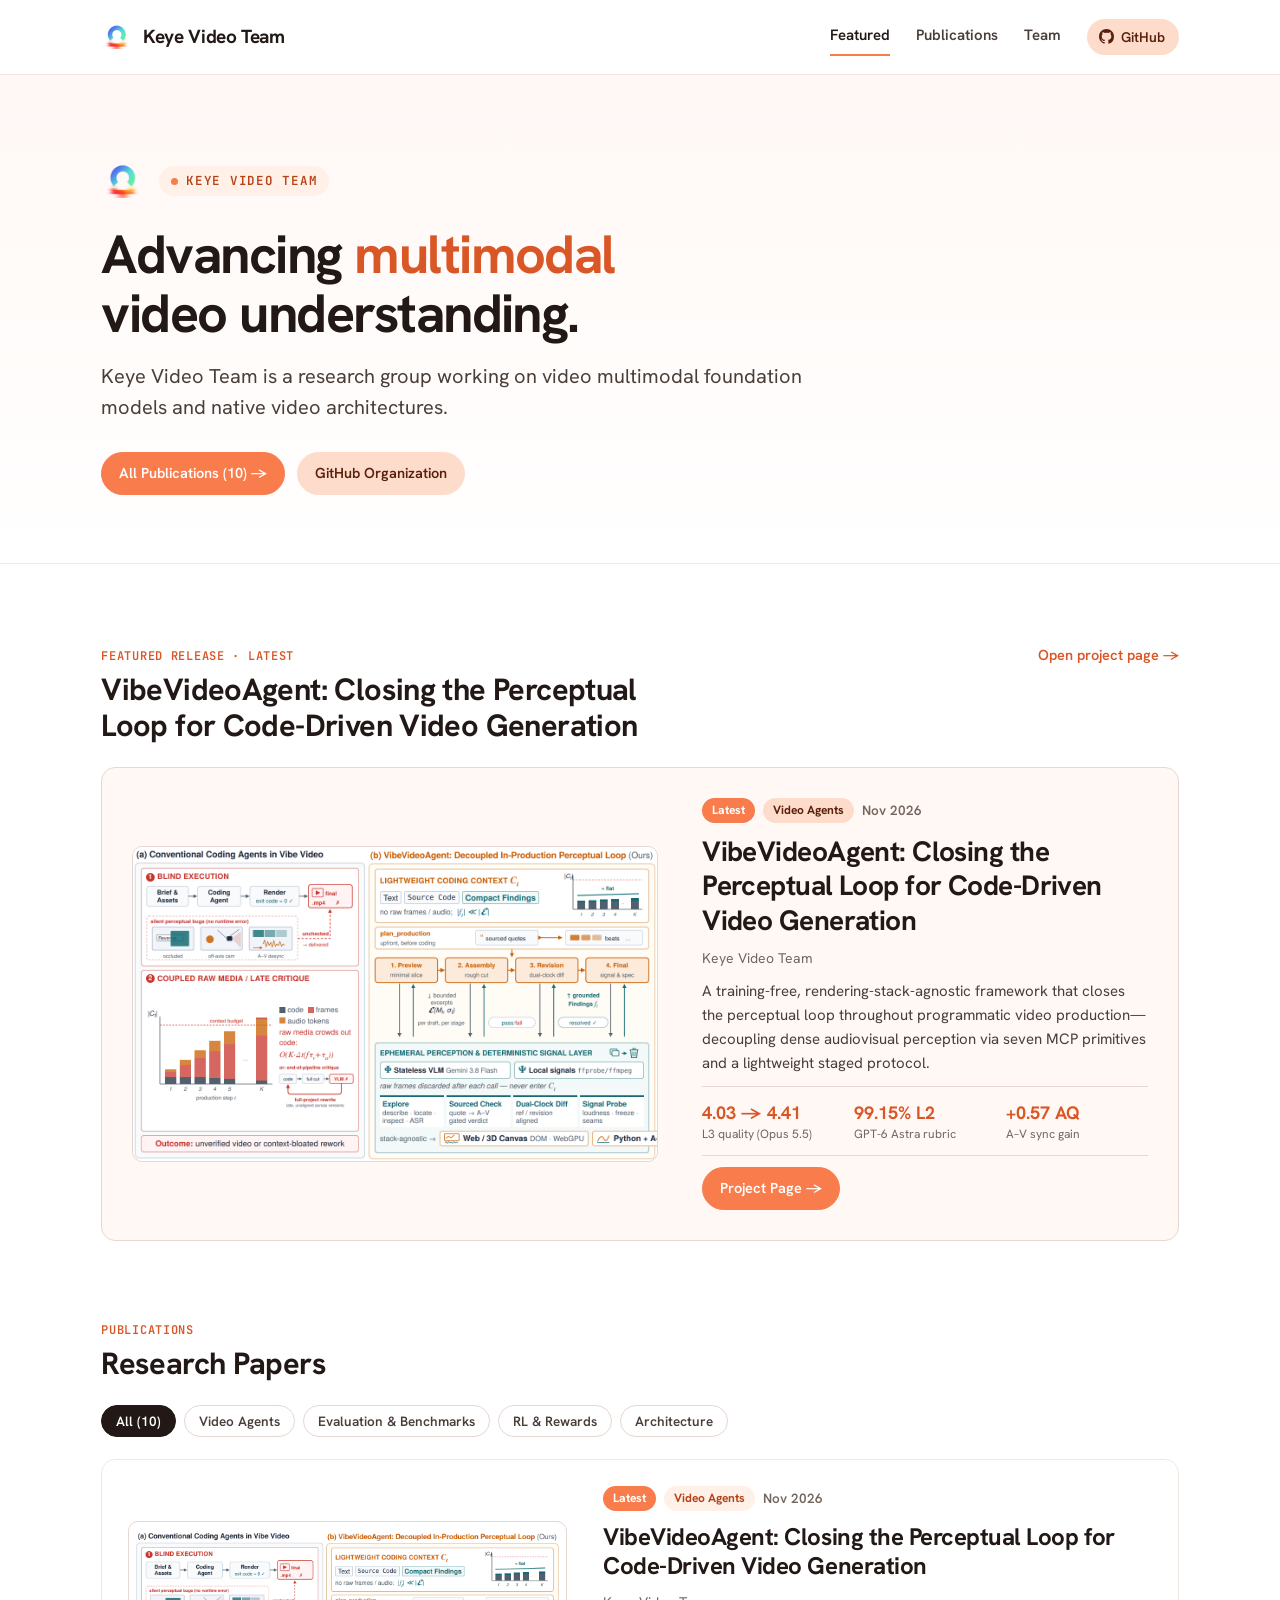
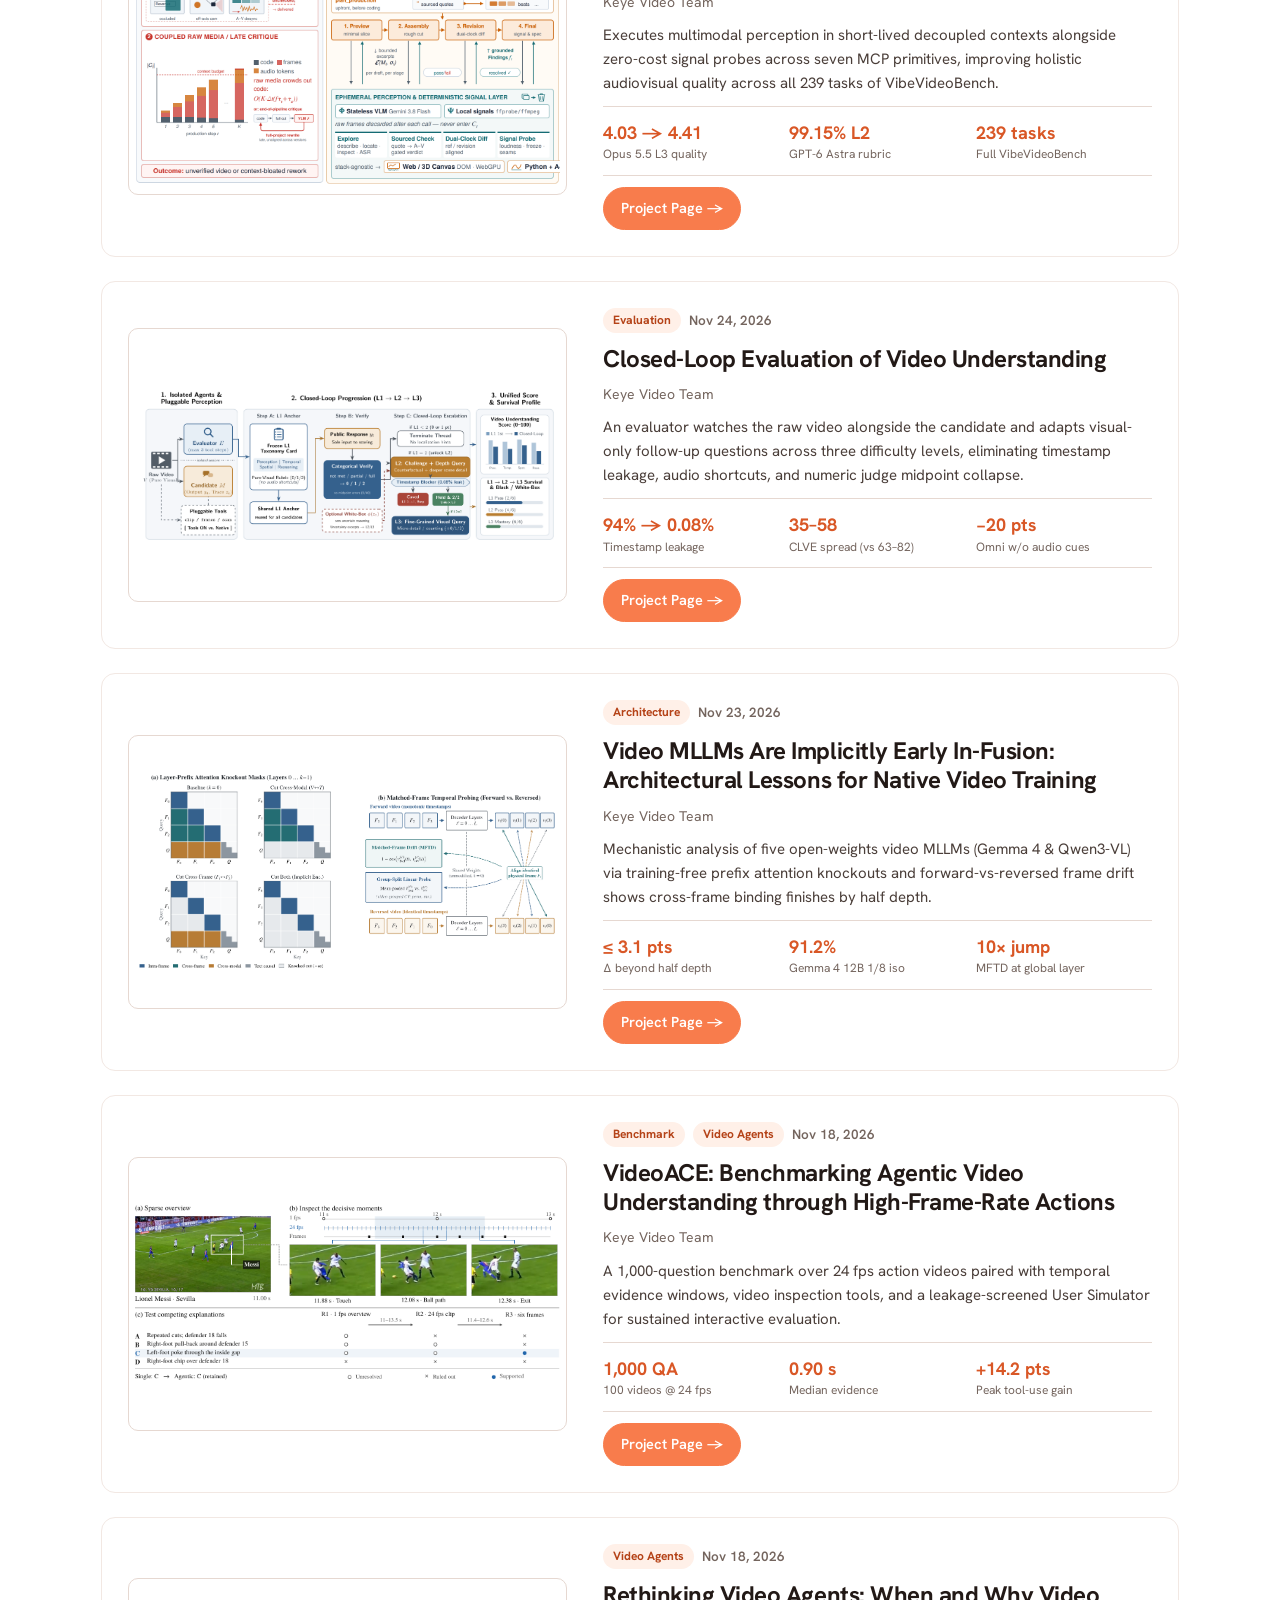
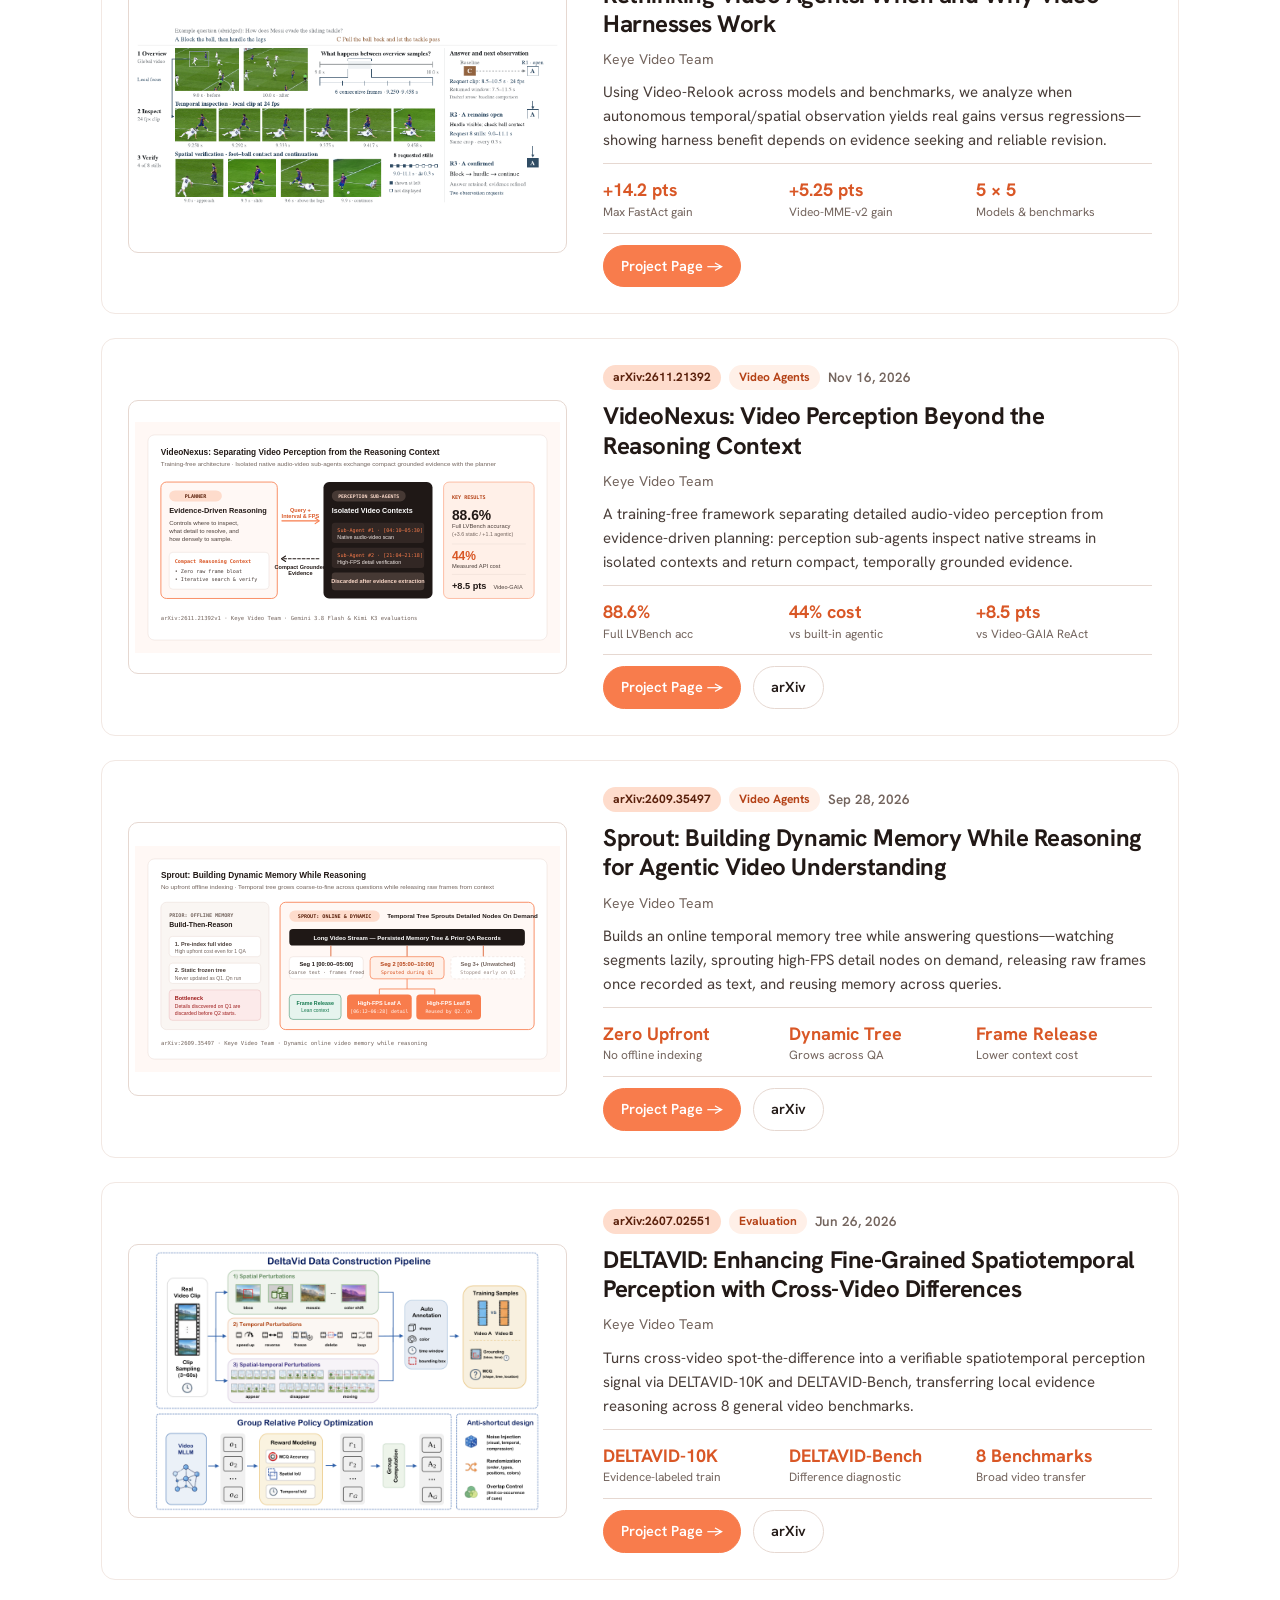
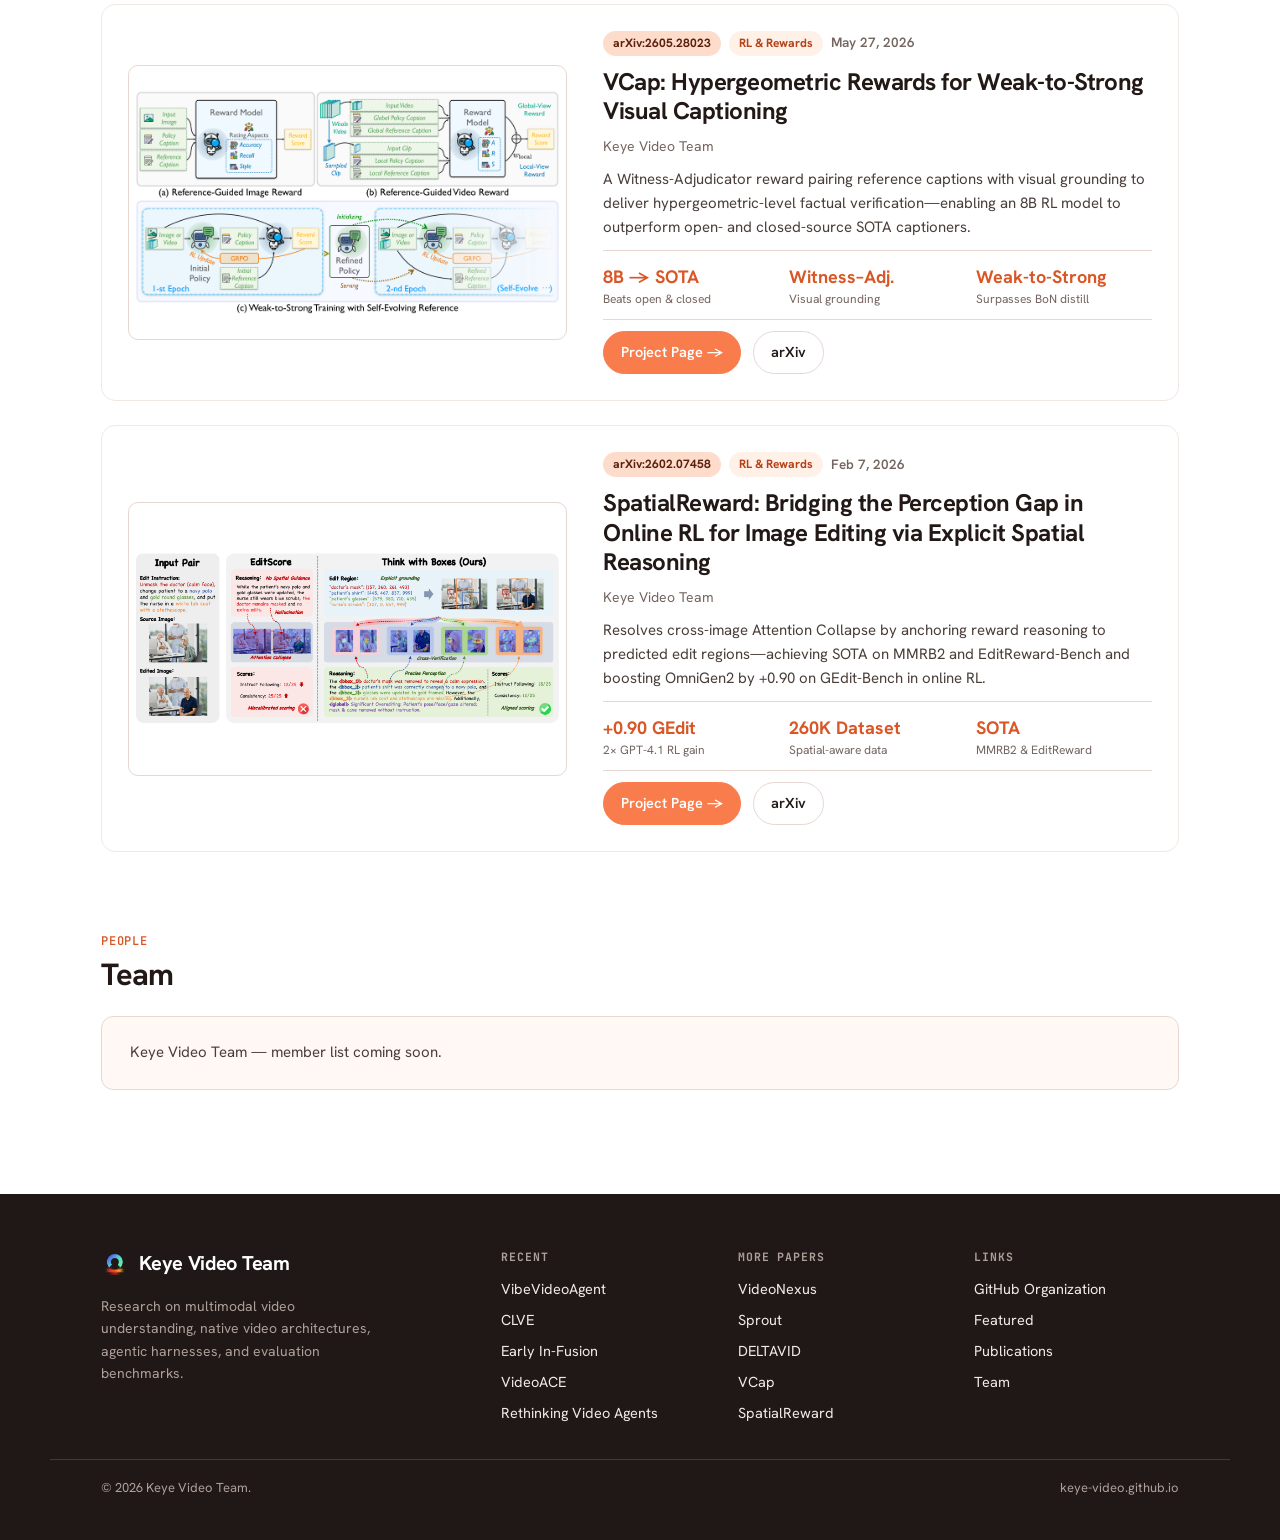
==== index.html @ 72bb0548 "移除尚未发布 arXiv 论文的占位链接与引用区块" ====
<!DOCTYPE html>
<html lang="en" data-lang="en">
<head>
<meta charset="utf-8">
<meta name="viewport" content="width=device-width, initial-scale=1">
<link rel="icon" type="image/png" href="./assets/keye-logo.png">
<title>Keye Video Team</title>
<meta name="description" content="Keye Video Team — Multimodal video understanding, agentic video systems, architectures, and evaluation benchmarks.">
<meta name="theme-color" content="#FFFFFF">
<meta property="og:type" content="website">
<meta property="og:site_name" content="Keye Video Team">
<meta property="og:title" content="Keye Video Team">
<meta property="og:description" content="Multimodal video understanding, agentic video systems, native architectures, and evaluation benchmarks.">
<meta property="og:url" content="https://keye-video.github.io/">
<link rel="preconnect" href="https://fonts.googleapis.com">
<link rel="preconnect" href="https://fonts.gstatic.com" crossorigin>
<link href="https://fonts.googleapis.com/css2?family=Hanken+Grotesk:ital,wght@0,400..700;1,400&family=JetBrains+Mono:wght@400;500;600&display=swap" rel="stylesheet">
<link rel="stylesheet" href="./assets/site.css">
</head>
<body>

<!-- ============ 实验室顶部导航 ============ -->
<header class="topbar">
  <div class="topbar-inner">
    <a class="brand" href="./index.html">
      <img src="./assets/keye-logo.png" alt="Keye Video logo" width="32" height="32">
      <span>Keye Video Team</span>
    </a>
    <button type="button" class="nav-toggle" aria-label="Toggle menu" aria-expanded="false">
      <span class="burger"></span>
    </button>
    <nav class="nav" aria-label="Primary navigation">
      <a class="active" href="#featured">Featured</a>
      <a href="#publications">Publications</a>
      <a href="#team">Team</a>
      <a class="nav-cta" href="https://github.com/Keye-Video" target="_blank" rel="noopener">
        <svg viewBox="0 0 24 24" fill="currentColor" aria-hidden="true"><path d="M12 0C5.37 0 0 5.37 0 12c0 5.3 3.44 9.8 8.21 11.39.6.11.82-.26.82-.58v-2.17c-3.34.73-4.04-1.41-4.04-1.41-.55-1.38-1.33-1.75-1.33-1.75-1.09-.74.08-.73.08-.73 1.2.09 1.84 1.24 1.84 1.24 1.07 1.84 2.81 1.31 3.5 1 .11-.78.42-1.31.76-1.61-2.67-.3-5.47-1.33-5.47-5.93 0-1.31.47-2.38 1.24-3.22-.12-.3-.54-1.52.12-3.18 0 0 1.01-.32 3.3 1.23a11.5 11.5 0 0 1 6 0c2.29-1.55 3.3-1.23 3.3-1.23.66 1.66.24 2.88.12 3.18.77.84 1.24 1.91 1.24 3.22 0 4.61-2.8 5.62-5.48 5.92.43.37.81 1.1.81 2.22v3.29c0 .32.22.69.82.58A12 12 0 0 0 24 12c0-6.63-5.37-12-12-12z"/></svg>
        <span>GitHub</span>
      </a>
    </nav>
  </div>
</header>

<main id="main" tabindex="-1">

<!-- ============ 团队 Masthead ============ -->
<section class="lab-hero">
  <div class="page">
    <div class="lab-hero-top">
      <img src="./assets/keye-logo.png" alt="Keye Video Team" width="44" height="44">
      <div class="lab-kicker"><span class="dot"></span><span>Keye Video Team</span></div>
    </div>
    <h1 class="lab-title">Advancing <em>multimodal</em> video understanding.</h1>
    <p class="lab-lede">Keye Video Team is a research group working on video multimodal foundation models and native video architectures.</p>
    <div class="lab-cta-row">
      <a class="pill-btn solid" href="#publications">All Publications (10) →</a>
      <a class="pill-btn primary" href="https://github.com/Keye-Video" target="_blank" rel="noopener">GitHub Organization</a>
    </div>
  </div>
</section>

<!-- ============ Featured Release（最新一篇：VibeVideoAgent） ============ -->
<section class="journal" id="featured">
  <div class="page">
    <div class="sec-head">
      <div>
        <div class="sec-eyebrow">Featured Release · Latest</div>
        <h2 class="sec-title">VibeVideoAgent: Closing the Perceptual Loop for Code-Driven Video Generation</h2>
      </div>
      <a class="sec-more" href="./vibevideoagent/index.html">Open project page →</a>
    </div>

    <article class="spotlight">
      <a class="spotlight-visual" href="./vibevideoagent/index.html" aria-label="Open VibeVideoAgent project page">
        <img src="./assets/figs/vibe_teaser.png" alt="VibeVideoAgent in-production perceptual loop overview" loading="eager">
      </a>

      <div class="spotlight-body">
        <div class="spotlight-meta">
          <span class="badge badge-solid">Latest</span>
          <span class="badge">Video Agents</span>
          <span>Nov 2026</span>
        </div>
        <h3 class="spotlight-title">
          <a href="./vibevideoagent/index.html">VibeVideoAgent: Closing the Perceptual Loop for Code-Driven Video Generation</a>
        </h3>
        <p class="spotlight-authors">Keye Video Team</p>
        <p class="spotlight-desc">A training-free, rendering-stack-agnostic framework that closes the perceptual loop throughout programmatic video production—decoupling dense audiovisual perception via seven MCP primitives and a lightweight staged protocol.</p>

        <div class="spotlight-metrics">
          <div><b>4.03 → 4.41</b><span>L3 quality (Opus 5.5)</span></div>
          <div><b>99.15% L2</b><span>GPT-6 Astra rubric</span></div>
          <div><b>+0.57 AQ</b><span>A–V sync gain</span></div>
        </div>

        <div class="lab-cta-row">
          <a class="pill-btn solid" href="./vibevideoagent/index.html">Project Page →</a>
        </div>
      </div>
    </article>
  </div>
</section>

<!-- ============ 全部论文列表（每篇均配真实主图 + 三项指标 + 独立项目主页） ============ -->
<section class="journal" id="publications">
  <div class="page">
    <div class="sec-head">
      <div>
        <div class="sec-eyebrow">Publications</div>
        <h2 class="sec-title">Research Papers</h2>
      </div>
    </div>

    <div class="filter-bar" data-pub-filter role="group" aria-label="Filter papers">
      <button type="button" data-tag="all" aria-pressed="true">All (10)</button>
      <button type="button" data-tag="agents" aria-pressed="false">Video Agents</button>
      <button type="button" data-tag="evaluation" aria-pressed="false">Evaluation &amp; Benchmarks</button>
      <button type="button" data-tag="rl" aria-pressed="false">RL &amp; Rewards</button>
      <button type="button" data-tag="architecture" aria-pressed="false">Architecture</button>
    </div>

    <div class="paper-stack">

      <!-- 1. VibeVideoAgent (Latest) -->
      <article class="paper-card" data-tags="agents">
        <a class="spotlight-visual" href="./vibevideoagent/index.html" aria-label="VibeVideoAgent project page">
          <img src="./assets/figs/vibe_teaser.png" alt="VibeVideoAgent teaser figure" loading="lazy">
        </a>
        <div class="spotlight-body">
          <div class="spotlight-meta">
            <span class="badge badge-solid">Latest</span>
            <span class="badge badge-soft">Video Agents</span>
            <span>Nov 2026</span>
          </div>
          <h3 class="spotlight-title"><a href="./vibevideoagent/index.html">VibeVideoAgent: Closing the Perceptual Loop for Code-Driven Video Generation</a></h3>
          <p class="spotlight-authors">Keye Video Team</p>
          <p class="spotlight-desc">Executes multimodal perception in short-lived decoupled contexts alongside zero-cost signal probes across seven MCP primitives, improving holistic audiovisual quality across all 239 tasks of VibeVideoBench.</p>
          <div class="spotlight-metrics">
            <div><b>4.03 → 4.41</b><span>Opus 5.5 L3 quality</span></div>
            <div><b>99.15% L2</b><span>GPT-6 Astra rubric</span></div>
            <div><b>239 tasks</b><span>Full VibeVideoBench</span></div>
          </div>
          <div class="lab-cta-row">
            <a class="pill-btn solid" href="./vibevideoagent/index.html">Project Page →</a>
          </div>
        </div>
      </article>

      <!-- 2. CLVE -->
      <article class="paper-card" data-tags="evaluation agents">
        <a class="spotlight-visual" href="./clve/index.html" aria-label="CLVE project page">
          <img src="./assets/figs/clve_overview.png" alt="CLVE overview figure" loading="lazy">
        </a>
        <div class="spotlight-body">
          <div class="spotlight-meta">
            <span class="badge badge-soft">Evaluation</span>
            <span>Nov 24, 2026</span>
          </div>
          <h3 class="spotlight-title"><a href="./clve/index.html">Closed-Loop Evaluation of Video Understanding</a></h3>
          <p class="spotlight-authors">Keye Video Team</p>
          <p class="spotlight-desc">An evaluator watches the raw video alongside the candidate and adapts visual-only follow-up questions across three difficulty levels, eliminating timestamp leakage, audio shortcuts, and numeric judge midpoint collapse.</p>
          <div class="spotlight-metrics">
            <div><b>94% → 0.08%</b><span>Timestamp leakage</span></div>
            <div><b>35–58</b><span>CLVE spread (vs 63–82)</span></div>
            <div><b>−20 pts</b><span>Omni w/o audio cues</span></div>
          </div>
          <div class="lab-cta-row">
            <a class="pill-btn solid" href="./clve/index.html">Project Page →</a>
          </div>
        </div>
      </article>

      <!-- 2. Early In-Fusion -->
      <article class="paper-card" data-tags="architecture">
        <a class="spotlight-visual" href="./early-in-fusion/index.html" aria-label="Early In-Fusion project page">
          <img src="./assets/figs/early_protocol.png" alt="Early In-Fusion attention knockout protocol" loading="lazy">
        </a>
        <div class="spotlight-body">
          <div class="spotlight-meta">
            <span class="badge badge-soft">Architecture</span>
            <span>Nov 23, 2026</span>
          </div>
          <h3 class="spotlight-title"><a href="./early-in-fusion/index.html">Video MLLMs Are Implicitly Early In-Fusion: Architectural Lessons for Native Video Training</a></h3>
          <p class="spotlight-authors">Keye Video Team</p>
          <p class="spotlight-desc">Mechanistic analysis of five open-weights video MLLMs (Gemma 4 &amp; Qwen3-VL) via training-free prefix attention knockouts and forward-vs-reversed frame drift shows cross-frame binding finishes by half depth.</p>
          <div class="spotlight-metrics">
            <div><b>≤ 3.1 pts</b><span>Δ beyond half depth</span></div>
            <div><b>91.2%</b><span>Gemma 4 12B 1/8 iso</span></div>
            <div><b>10× jump</b><span>MFTD at global layer</span></div>
          </div>
          <div class="lab-cta-row">
            <a class="pill-btn solid" href="./early-in-fusion/index.html">Project Page →</a>
          </div>
        </div>
      </article>

      <!-- 3. VideoACE -->
      <article class="paper-card" data-tags="evaluation agents">
        <a class="spotlight-visual" href="./videoace/index.html" aria-label="VideoACE project page">
          <img src="./assets/figs/videoace_teaser.png" alt="VideoACE high-frame-rate action benchmark teaser" loading="lazy">
        </a>
        <div class="spotlight-body">
          <div class="spotlight-meta">
            <span class="badge badge-soft">Benchmark</span>
            <span class="badge badge-soft">Video Agents</span>
            <span>Nov 18, 2026</span>
          </div>
          <h3 class="spotlight-title"><a href="./videoace/index.html">VideoACE: Benchmarking Agentic Video Understanding through High-Frame-Rate Actions</a></h3>
          <p class="spotlight-authors">Keye Video Team</p>
          <p class="spotlight-desc">A 1,000-question benchmark over 24 fps action videos paired with temporal evidence windows, video inspection tools, and a leakage-screened User Simulator for sustained interactive evaluation.</p>
          <div class="spotlight-metrics">
            <div><b>1,000 QA</b><span>100 videos @ 24 fps</span></div>
            <div><b>0.90 s</b><span>Median evidence</span></div>
            <div><b>+14.2 pts</b><span>Peak tool-use gain</span></div>
          </div>
          <div class="lab-cta-row">
            <a class="pill-btn solid" href="./videoace/index.html">Project Page →</a>
          </div>
        </div>
      </article>

      <!-- 4. Rethinking Video Agents -->
      <article class="paper-card" data-tags="agents evaluation">
        <a class="spotlight-visual" href="./rethinking-video-agents/index.html" aria-label="Rethinking Video Agents project page">
          <img src="./assets/figs/relook_teaser.png" alt="Rethinking Video Agents teaser figure" loading="lazy">
        </a>
        <div class="spotlight-body">
          <div class="spotlight-meta">
            <span class="badge badge-soft">Video Agents</span>
            <span>Nov 18, 2026</span>
          </div>
          <h3 class="spotlight-title"><a href="./rethinking-video-agents/index.html">Rethinking Video Agents: When and Why Video Harnesses Work</a></h3>
          <p class="spotlight-authors">Keye Video Team</p>
          <p class="spotlight-desc">Using Video-Relook across models and benchmarks, we analyze when autonomous temporal/spatial observation yields real gains versus regressions—showing harness benefit depends on evidence seeking and reliable revision.</p>
          <div class="spotlight-metrics">
            <div><b>+14.2 pts</b><span>Max FastAct gain</span></div>
            <div><b>+5.25 pts</b><span>Video-MME-v2 gain</span></div>
            <div><b>5 × 5</b><span>Models &amp; benchmarks</span></div>
          </div>
          <div class="lab-cta-row">
            <a class="pill-btn solid" href="./rethinking-video-agents/index.html">Project Page →</a>
          </div>
        </div>
      </article>

      <!-- 5. VideoNexus -->
      <article class="paper-card" data-tags="agents">
        <a class="spotlight-visual" href="./videonexus/index.html" aria-label="VideoNexus project page">
          <img src="./assets/figs/videonexus_overview.svg" alt="VideoNexus perception-reasoning decoupling diagram" loading="lazy">
        </a>
        <div class="spotlight-body">
          <div class="spotlight-meta">
            <span class="badge">arXiv:2611.21392</span>
            <span class="badge badge-soft">Video Agents</span>
            <span>Nov 16, 2026</span>
          </div>
          <h3 class="spotlight-title"><a href="./videonexus/index.html">VideoNexus: Video Perception Beyond the Reasoning Context</a></h3>
          <p class="spotlight-authors">Keye Video Team</p>
          <p class="spotlight-desc">A training-free framework separating detailed audio-video perception from evidence-driven planning: perception sub-agents inspect native streams in isolated contexts and return compact, temporally grounded evidence.</p>
          <div class="spotlight-metrics">
            <div><b>88.6%</b><span>Full LVBench acc</span></div>
            <div><b>44% cost</b><span>vs built-in agentic</span></div>
            <div><b>+8.5 pts</b><span>vs Video-GAIA ReAct</span></div>
          </div>
          <div class="lab-cta-row">
            <a class="pill-btn solid" href="./videonexus/index.html">Project Page →</a>
            <a class="pill-btn" href="https://arxiv.org/abs/2611.21392v1" target="_blank" rel="noopener">arXiv</a>
          </div>
        </div>
      </article>

      <!-- 7. Sprout -->
      <article class="paper-card" data-tags="agents">
        <a class="spotlight-visual" href="./sprout/index.html" aria-label="Sprout project page">
          <img src="./assets/figs/sprout_overview.svg" alt="Sprout online dynamic memory tree diagram" loading="lazy">
        </a>
        <div class="spotlight-body">
          <div class="spotlight-meta">
            <span class="badge">arXiv:2609.35497</span>
            <span class="badge badge-soft">Video Agents</span>
            <span>Sep 28, 2026</span>
          </div>
          <h3 class="spotlight-title"><a href="./sprout/index.html">Sprout: Building Dynamic Memory While Reasoning for Agentic Video Understanding</a></h3>
          <p class="spotlight-authors">Keye Video Team</p>
          <p class="spotlight-desc">Builds an online temporal memory tree while answering questions—watching segments lazily, sprouting high-FPS detail nodes on demand, releasing raw frames once recorded as text, and reusing memory across queries.</p>
          <div class="spotlight-metrics">
            <div><b>Zero Upfront</b><span>No offline indexing</span></div>
            <div><b>Dynamic Tree</b><span>Grows across QA</span></div>
            <div><b>Frame Release</b><span>Lower context cost</span></div>
          </div>
          <div class="lab-cta-row">
            <a class="pill-btn solid" href="./sprout/index.html">Project Page →</a>
            <a class="pill-btn" href="https://arxiv.org/abs/2609.35497" target="_blank" rel="noopener">arXiv</a>
          </div>
        </div>
      </article>

      <!-- 8. DELTAVID -->
      <article class="paper-card" data-tags="evaluation">
        <a class="spotlight-visual" href="./deltavid/index.html" aria-label="DELTAVID project page">
          <img src="./assets/figs/deltavid_overview.png" alt="DELTAVID cross-video difference framework" loading="lazy">
        </a>
        <div class="spotlight-body">
          <div class="spotlight-meta">
            <span class="badge">arXiv:2607.02551</span>
            <span class="badge badge-soft">Evaluation</span>
            <span>Jun 26, 2026</span>
          </div>
          <h3 class="spotlight-title"><a href="./deltavid/index.html">DELTAVID: Enhancing Fine-Grained Spatiotemporal Perception with Cross-Video Differences</a></h3>
          <p class="spotlight-authors">Keye Video Team</p>
          <p class="spotlight-desc">Turns cross-video spot-the-difference into a verifiable spatiotemporal perception signal via DELTAVID-10K and DELTAVID-Bench, transferring local evidence reasoning across 8 general video benchmarks.</p>
          <div class="spotlight-metrics">
            <div><b>DELTAVID-10K</b><span>Evidence-labeled train</span></div>
            <div><b>DELTAVID-Bench</b><span>Difference diagnostic</span></div>
            <div><b>8 Benchmarks</b><span>Broad video transfer</span></div>
          </div>
          <div class="lab-cta-row">
            <a class="pill-btn solid" href="./deltavid/index.html">Project Page →</a>
            <a class="pill-btn" href="https://arxiv.org/abs/2607.02551" target="_blank" rel="noopener">arXiv</a>
          </div>
        </div>
      </article>

      <!-- 9. VCap -->
      <article class="paper-card" data-tags="rl">
        <a class="spotlight-visual" href="./vcap/index.html" aria-label="VCap project page">
          <img src="./assets/figs/vcap_overview.png" alt="VCap Witness-Adjudicator reward architecture" loading="lazy">
        </a>
        <div class="spotlight-body">
          <div class="spotlight-meta">
            <span class="badge">arXiv:2605.28023</span>
            <span class="badge badge-soft">RL &amp; Rewards</span>
            <span>May 27, 2026</span>
          </div>
          <h3 class="spotlight-title"><a href="./vcap/index.html">VCap: Hypergeometric Rewards for Weak-to-Strong Visual Captioning</a></h3>
          <p class="spotlight-authors">Keye Video Team</p>
          <p class="spotlight-desc">A Witness-Adjudicator reward pairing reference captions with visual grounding to deliver hypergeometric-level factual verification—enabling an 8B RL model to outperform open- and closed-source SOTA captioners.</p>
          <div class="spotlight-metrics">
            <div><b>8B → SOTA</b><span>Beats open &amp; closed</span></div>
            <div><b>Witness–Adj.</b><span>Visual grounding</span></div>
            <div><b>Weak-to-Strong</b><span>Surpasses BoN distill</span></div>
          </div>
          <div class="lab-cta-row">
            <a class="pill-btn solid" href="./vcap/index.html">Project Page →</a>
            <a class="pill-btn" href="https://arxiv.org/abs/2605.28023" target="_blank" rel="noopener">arXiv</a>
          </div>
        </div>
      </article>

      <!-- 10. SpatialReward -->
      <article class="paper-card" data-tags="rl">
        <a class="spotlight-visual" href="./spatialreward/index.html" aria-label="SpatialReward project page">
          <img src="./assets/figs/spatialreward_overview.png" alt="SpatialReward explicit spatial reasoning reward model" loading="lazy">
        </a>
        <div class="spotlight-body">
          <div class="spotlight-meta">
            <span class="badge">arXiv:2602.07458</span>
            <span class="badge badge-soft">RL &amp; Rewards</span>
            <span>Feb 7, 2026</span>
          </div>
          <h3 class="spotlight-title"><a href="./spatialreward/index.html">SpatialReward: Bridging the Perception Gap in Online RL for Image Editing via Explicit Spatial Reasoning</a></h3>
          <p class="spotlight-authors">Keye Video Team</p>
          <p class="spotlight-desc">Resolves cross-image Attention Collapse by anchoring reward reasoning to predicted edit regions—achieving SOTA on MMRB2 and EditReward-Bench and boosting OmniGen2 by +0.90 on GEdit-Bench in online RL.</p>
          <div class="spotlight-metrics">
            <div><b>+0.90 GEdit</b><span>2× GPT-4.1 RL gain</span></div>
            <div><b>260K Dataset</b><span>Spatial-aware data</span></div>
            <div><b>SOTA</b><span>MMRB2 &amp; EditReward</span></div>
          </div>
          <div class="lab-cta-row">
            <a class="pill-btn solid" href="./spatialreward/index.html">Project Page →</a>
            <a class="pill-btn" href="https://arxiv.org/abs/2602.07458" target="_blank" rel="noopener">arXiv</a>
          </div>
        </div>
      </article>

    </div>
  </div>
</section>

<!-- ============ Team（按要求先留空、不分角色） ============ -->
<section class="journal" id="team">
  <div class="page">
    <div class="sec-head">
      <div>
        <div class="sec-eyebrow">People</div>
        <h2 class="sec-title">Team</h2>
      </div>
    </div>
    <div class="collab-band">
      <p>Keye Video Team — member list coming soon.</p>
    </div>
  </div>
</section>

</main>

<!-- ============ 机构深色页脚 ============ -->
<footer class="foot">
  <div class="foot-grid">
    <div>
      <div class="foot-brand">
        <img src="./assets/keye-logo.png" alt="Keye Video logo" width="28" height="28">
        <span>Keye Video Team</span>
      </div>
      <p class="foot-desc">Research on multimodal video understanding, native video architectures, agentic harnesses, and evaluation benchmarks.</p>
    </div>
    <div class="foot-col">
      <h4>Recent</h4>
      <ul>
        <li><a href="./vibevideoagent/index.html">VibeVideoAgent</a></li>
        <li><a href="./clve/index.html">CLVE</a></li>
        <li><a href="./early-in-fusion/index.html">Early In-Fusion</a></li>
        <li><a href="./videoace/index.html">VideoACE</a></li>
        <li><a href="./rethinking-video-agents/index.html">Rethinking Video Agents</a></li>
      </ul>
    </div>
    <div class="foot-col">
      <h4>More Papers</h4>
      <ul>
        <li><a href="./videonexus/index.html">VideoNexus</a></li>
        <li><a href="./sprout/index.html">Sprout</a></li>
        <li><a href="./deltavid/index.html">DELTAVID</a></li>
        <li><a href="./vcap/index.html">VCap</a></li>
        <li><a href="./spatialreward/index.html">SpatialReward</a></li>
      </ul>
    </div>
    <div class="foot-col">
      <h4>Links</h4>
      <ul>
        <li><a href="https://github.com/Keye-Video" target="_blank" rel="noopener">GitHub Organization</a></li>
        <li><a href="#featured">Featured</a></li>
        <li><a href="#publications">Publications</a></li>
        <li><a href="#team">Team</a></li>
      </ul>
    </div>
  </div>
  <div class="foot-bottom">
    <span>© 2026 Keye Video Team.</span>
    <span>keye-video.github.io</span>
  </div>
</footer>

<script src="./assets/site.js"></script>
</body>
</html>
---- assets/site.css ----
/* ============================================================
   Keye Video Team — 正式设计系统
   配色方案：access.mymind.com/colors "Peach Fuzz" (#F87C4C · #FEDCCC · #FFFFFF)
   排版体系：极简学术期刊网格、大留白、左对齐版心、深色机构页脚
   ============================================================ */

:root {
  /* Peach Fuzz 核心浅色与墨色体系 */
  --paper: #FFFFFF;
  --paper-2: #FFF8F5;        /* 极淡暖蜜桃纸底 */
  --paper-3: #FDEEE7;        /* 柔和悬停暖底 */
  --ink: #221916;            /* 深炭棕墨 */
  --ink-2: #4A3E39;          /* 正文墨色 */
  --ink-3: #74655E;          /* 辅助文字 */
  --ink-4: #998982;
  --rule: #E6D8D1;
  --rule-2: #F2E8E3;

  /* Peach Fuzz 强调色与胶囊色系 */
  --brand: #F87C4C;          /* mymind Peach Fuzz 原色（图标/图表柱/强调条） */
  --accent: #D95726;         /* 文本与链接可读性优化版（满足 WCAG AA） */
  --accent-hover: #B84217;
  --accent-soft: rgba(248, 124, 76, 0.10);
  --link-line: rgba(248, 124, 76, 0.45);

  --pill: #FEDCCC;           /* mymind Peach Fuzz 暖蜜桃胶囊 */
  --pill-hover: #FBC7AF;
  --pill-ink: #5A200B;
  --tint: #FFF0E8;           /* 徽章与提示框浅底 */
  --tint-ink: #B54318;

  /* 语义状态色 */
  --ok: #16794F;
  --ok-soft: #E6F4EE;
  --err: #C43B3B;
  --err-soft: #FCEAEA;

  /* 页脚深色带 */
  --deep: #1F1816;
  --deep-ink: #F2EAE7;
  --deep-muted: #AE9F99;
  --deep-rule: #463934;

  --shadow: 0 8px 24px rgba(34, 25, 22, 0.10);
  --font-sans: 'Hanken Grotesk', -apple-system, BlinkMacSystemFont, 'PingFang SC', 'Noto Sans SC', 'Helvetica Neue', Arial, sans-serif;
  --font-mono: 'JetBrains Mono', ui-monospace, SFMono-Regular, Menlo, Monaco, Consolas, monospace;

  --max: 1180px;
  --gutter: clamp(20px, 4vw, 56px);
  color-scheme: light;
}

* { box-sizing: border-box; }
html, body { margin: 0; padding: 0; overflow-x: clip; }

html {
  scroll-behavior: smooth;
  scroll-padding-top: 28px;
  scrollbar-width: thin;
  scrollbar-color: var(--rule) transparent;
}
html:has(.ar-toc) { scroll-padding-top: 76px; }

body {
  font-family: var(--font-sans);
  background: var(--paper);
  color: var(--ink);
  line-height: 1.58;
  font-size: 16px;
  font-optical-sizing: auto;
  -webkit-font-smoothing: antialiased;
  -moz-osx-font-smoothing: grayscale;
  text-rendering: optimizeLegibility;
}

a { color: inherit; text-decoration: none; }
img, svg { display: block; max-width: 100%; }
::selection { background: var(--pill); color: var(--ink); }

:focus-visible {
  outline: 2px solid var(--accent);
  outline-offset: 2px;
  border-radius: 2px;
}
#main:focus { outline: none; }

/* 中英双语切换规则 */
html[data-lang="en"] [lang="zh"],
html[data-lang="zh"] [lang="en"] {
  display: none !important;
}

/* ---------- 版心容器 ---------- */
.page {
  max-width: var(--max);
  margin: 0 auto;
  padding: 0 var(--gutter);
  position: relative;
}

/* ---------- 顶部静态导航栏 ---------- */
.topbar {
  position: relative;
  z-index: 50;
  background: var(--paper);
  border-bottom: 1px solid var(--rule-2);
}
.topbar-inner {
  max-width: var(--max);
  height: 74px;
  margin: 0 auto;
  padding: 0 var(--gutter);
  display: flex;
  align-items: center;
  justify-content: space-between;
  gap: 24px;
}
.brand {
  font-size: 19px;
  font-weight: 700;
  letter-spacing: -0.02em;
  color: var(--ink);
  display: inline-flex;
  align-items: center;
  gap: 10px;
  white-space: nowrap;
  flex-shrink: 0;
}
.brand img {
  width: 32px;
  height: 32px;
  object-fit: contain;
}
.brand-tag {
  font-family: var(--font-mono);
  font-size: 11px;
  font-weight: 600;
  letter-spacing: 0.08em;
  text-transform: uppercase;
  color: var(--tint-ink);
  background: var(--tint);
  padding: 2px 7px;
  border-radius: 4px;
  margin-left: 2px;
}

.nav {
  display: flex;
  align-items: center;
  gap: 26px;
  flex-shrink: 0;
}
.nav a {
  padding: 6px 0;
  font-size: 15px;
  font-weight: 600;
  color: var(--ink-2);
  border-bottom: 2px solid transparent;
  white-space: nowrap;
  transition: color 0.15s;
}
.nav a:hover { color: var(--accent); }
.nav a.active { color: var(--ink); border-bottom-color: var(--brand); }

.nav a.nav-cta {
  display: inline-flex;
  align-items: center;
  gap: 7px;
  padding: 7px 14px 7px 12px;
  border: 0;
  border-radius: 50px;
  background: var(--pill);
  color: var(--pill-ink);
  font-size: 14px;
}
.nav a.nav-cta:hover { background: var(--pill-hover); color: var(--pill-ink); }
.nav-cta svg { width: 15px; height: 15px; }

/* 移动端汉堡按钮 */
.nav-toggle {
  display: none;
  width: 40px;
  height: 40px;
  margin-right: -8px;
  align-items: center;
  justify-content: center;
  background: transparent;
  border: 0;
  border-radius: 50%;
  cursor: pointer;
  color: var(--ink);
}
.nav-toggle:hover { background: var(--paper-3); }
.burger, .burger::before, .burger::after {
  display: block;
  width: 18px;
  height: 2px;
  background: currentColor;
  border-radius: 2px;
  transition: transform 0.2s ease;
}
.burger { position: relative; }
.burger::before, .burger::after { content: ''; position: absolute; left: 0; }
.burger::before { top: -6px; }
.burger::after { top: 6px; }
.nav-toggle[aria-expanded="true"] .burger { background: transparent; }
.nav-toggle[aria-expanded="true"] .burger::before { transform: translateY(6px) rotate(45deg); }
.nav-toggle[aria-expanded="true"] .burger::after { transform: translateY(-6px) rotate(-45deg); }

@media (max-width: 860px) {
  .topbar-inner { height: 62px; }
  .brand-tag { display: none; }
  .nav-toggle { display: inline-flex; }
  .topbar-inner .nav {
    position: absolute;
    top: 100%;
    left: 0;
    right: 0;
    flex-direction: column;
    align-items: stretch;
    gap: 0;
    padding: 4px var(--gutter) 16px;
    background: var(--paper);
    border-bottom: 1px solid var(--rule);
    box-shadow: 0 12px 24px rgba(0, 0, 0, 0.08);
    opacity: 0;
    visibility: hidden;
    transform: translateY(-6px);
    transition: opacity 0.18s ease, transform 0.18s ease, visibility 0.18s;
  }
  .topbar-inner .nav.open { opacity: 1; visibility: visible; transform: none; }
  .topbar-inner .nav a { padding: 12px 0; border-bottom: 0; }
  .topbar-inner .nav a + a { border-top: 1px solid var(--rule-2); }
  .topbar-inner .nav a.nav-cta { align-self: flex-start; margin-top: 10px; border-top: 0; padding: 8px 15px; }
}

/* ---------- 正文链接生长下划线动效 ---------- */
.prose a,
.log a,
.ar-main a {
  color: var(--ink);
  border-bottom: 1px solid var(--link-line);
  padding: 0 1px;
  transition: color 0.15s, border-color 0.15s;
}
.prose a:hover,
.log a:hover,
.ar-main a:hover {
  color: var(--accent);
  border-bottom-color: var(--accent);
}
@media (prefers-reduced-motion: no-preference) {
  .prose a, .log a, .ar-main a {
    border-bottom: none;
    background-image:
      linear-gradient(var(--brand), var(--brand)),
      linear-gradient(var(--link-line), var(--link-line));
    background-size: 0 2px, 100% 1px;
    background-position: 0 100%, 0 100%;
    background-repeat: no-repeat;
    transition: background-size 0.28s cubic-bezier(0.2, 0.7, 0.3, 1), color 0.15s;
  }
  .prose a:hover, .log a:hover, .ar-main a:hover { background-size: 100% 2px, 100% 1px; }
  .ar-main a.pill-btn, .ar-main .ar-findings a, .ar-main .ar-side a { background-image: none; }
}

/* ---------- 按钮胶囊 ---------- */
.pill-btn {
  display: inline-flex;
  align-items: center;
  gap: 8px;
  padding: 9px 17px;
  border-radius: 50px;
  font-size: 14.5px;
  font-weight: 600;
  background: var(--paper);
  border: 1px solid var(--rule);
  color: var(--ink);
  transition: background 0.15s, border-color 0.15s, color 0.15s;
}
.pill-btn:hover { background: var(--paper-3); border-color: var(--ink-4); color: var(--ink); }
.pill-btn.solid {
  background: var(--brand);
  border-color: var(--brand);
  color: #FFFFFF;
}
.pill-btn.solid:hover { background: var(--accent); border-color: var(--accent); color: #FFFFFF; }
.pill-btn.primary {
  background: var(--pill);
  border-color: var(--pill);
  color: var(--pill-ink);
}
.pill-btn.primary:hover { background: var(--pill-hover); border-color: var(--pill-hover); }
.pill-btn svg { width: 15px; height: 15px; flex: none; }

/* ============================================================
   AI Research Lab 团队官网区块样式
   ============================================================ */

/* 1. 精简大气的团队 Masthead（无冗余“研究方向”栏目） */
.lab-hero {
  background: linear-gradient(180deg, var(--paper-2) 0%, var(--paper) 100%);
  border-bottom: 1px solid var(--rule-2);
  padding: clamp(48px, 7vw, 84px) 0 clamp(44px, 6vw, 68px);
}
.lab-hero-top {
  display: flex;
  align-items: center;
  gap: 14px;
  margin-bottom: 22px;
}
.lab-hero-top img {
  width: 44px;
  height: 44px;
  object-fit: contain;
}
.lab-kicker {
  display: inline-flex;
  align-items: center;
  gap: 8px;
  font-family: var(--font-mono);
  font-size: 12.5px;
  font-weight: 600;
  letter-spacing: 0.06em;
  text-transform: uppercase;
  color: var(--tint-ink);
  background: var(--tint);
  padding: 5px 12px;
  border-radius: 50px;
}
.lab-kicker .dot {
  width: 7px;
  height: 7px;
  border-radius: 50%;
  background: var(--brand);
}
.lab-title {
  font-size: clamp(36px, 5vw, 54px);
  font-weight: 700;
  line-height: 1.09;
  letter-spacing: -0.028em;
  color: var(--ink);
  margin: 0 0 18px;
  max-width: 22ch;
  text-wrap: balance;
}
.lab-title em { font-style: normal; color: var(--accent); }
.lab-lede {
  font-size: clamp(17.5px, 1.6vw, 20px);
  line-height: 1.58;
  color: var(--ink-2);
  max-width: 66ch;
  margin: 0 0 28px;
  text-wrap: pretty;
}
.lab-cta-row { display: flex; flex-wrap: wrap; gap: 12px; align-items: center; }

/* 区块间距 */
section.journal { padding: clamp(52px, 7vw, 80px) 0 0; }
section.journal:last-of-type { padding-bottom: clamp(68px, 8.5vw, 104px); }

.sec-head {
  display: flex;
  align-items: baseline;
  justify-content: space-between;
  gap: 16px;
  margin-bottom: 24px;
}
.sec-eyebrow {
  font-family: var(--font-mono);
  font-size: 12px;
  font-weight: 600;
  letter-spacing: 0.06em;
  text-transform: uppercase;
  color: var(--accent);
  margin-bottom: 5px;
}
.sec-title {
  font-weight: 700;
  font-size: clamp(24px, 2.4vw, 31px);
  letter-spacing: -0.02em;
  line-height: 1.18;
  margin: 0;
  text-wrap: balance;
}
.sec-more {
  flex: none;
  font-size: 14.5px;
  font-weight: 600;
  color: var(--accent);
  white-space: nowrap;
}
.sec-more:hover { color: var(--accent-hover); text-decoration: underline; text-underline-offset: 3px; }

/* 2. 论文展示大卡（Featured Release 与每篇论文统一的图文 Spotlight 卡片） */
.spotlight {
  display: grid;
  grid-template-columns: minmax(0, 1.18fr) minmax(0, 1fr);
  gap: clamp(22px, 3.6vw, 44px);
  align-items: center;
  padding: clamp(20px, 2.8vw, 30px);
  background: var(--paper-2);
  border: 1px solid var(--rule);
  border-radius: 14px;
}
.spotlight-visual {
  display: block;
  border-radius: 10px;
  overflow: hidden;
  border: 1px solid var(--rule);
  background: #FFFFFF;
}
.spotlight-visual img,
.spotlight-visual svg {
  width: 100%;
  height: auto;
  display: block;
}
.spotlight-body { display: flex; flex-direction: column; gap: 11px; }
.spotlight-meta {
  display: flex;
  flex-wrap: wrap;
  gap: 8px;
  align-items: center;
  font-size: 13.5px;
  font-weight: 600;
  color: var(--ink-3);
}
.badge {
  display: inline-block;
  font-size: 12px;
  font-weight: 700;
  padding: 3px 10px;
  border-radius: 50px;
  background: var(--pill);
  color: var(--pill-ink);
}
.badge-soft { background: var(--tint); color: var(--tint-ink); }
.badge-solid { background: var(--brand); color: #FFFFFF; }
.spotlight-title {
  font-size: clamp(22px, 2.3vw, 28px);
  font-weight: 700;
  line-height: 1.22;
  letter-spacing: -0.02em;
  margin: 0;
}
.spotlight-title a:hover { color: var(--accent); }
.spotlight-authors {
  font-size: 14px;
  color: var(--ink-3);
  margin: 0;
  line-height: 1.45;
}
.spotlight-desc {
  font-size: 15px;
  line-height: 1.6;
  color: var(--ink-2);
  margin: 0;
}
.spotlight-metrics {
  display: grid;
  grid-template-columns: repeat(3, minmax(0, 1fr));
  gap: 10px;
  padding: 12px 0;
  border-top: 1px solid var(--rule);
  border-bottom: 1px solid var(--rule);
}
.spotlight-metrics div b {
  display: block;
  font-size: 18px;
  font-weight: 700;
  color: var(--accent);
  font-variant-numeric: tabular-nums;
}
.spotlight-metrics div span { font-size: 12px; color: var(--ink-3); line-height: 1.3; display: block; }
@media (max-width: 900px) {
  .spotlight { grid-template-columns: minmax(0, 1fr); }
}

/* 3. 每篇论文独立展示列表（同样带真实论文主图 + 三项核心指标 + 直达项目页按钮） */
.filter-bar { display: flex; flex-wrap: wrap; gap: 8px; margin-bottom: 22px; }
.filter-bar button {
  font-family: var(--font-sans);
  font-size: 13.5px;
  font-weight: 600;
  padding: 6px 14px;
  border-radius: 50px;
  border: 1px solid var(--rule);
  background: var(--paper);
  color: var(--ink-2);
  cursor: pointer;
  transition: all 0.15s;
}
.filter-bar button:hover { background: var(--paper-3); color: var(--ink); }
.filter-bar button[aria-pressed="true"] { background: var(--ink); border-color: var(--ink); color: var(--paper); }

.paper-stack {
  display: grid;
  gap: 24px;
}
.paper-card {
  display: grid;
  grid-template-columns: minmax(0, 0.92fr) minmax(0, 1.15fr);
  gap: clamp(20px, 3vw, 36px);
  align-items: center;
  padding: clamp(18px, 2.5vw, 26px);
  background: var(--paper);
  border: 1px solid var(--rule-2);
  border-radius: 14px;
  transition: border-color 0.18s, background 0.18s;
}
.paper-card:hover {
  border-color: var(--brand);
  background: var(--paper-2);
}
.paper-card[hidden] { display: none; }
.paper-card .spotlight-title { font-size: clamp(20px, 2vw, 24px); }
.paper-card .spotlight-visual { aspect-ratio: 16 / 10; display: flex; align-items: center; justify-content: center; padding: 6px; }
.paper-card .spotlight-visual img { width: 100%; height: 100%; object-fit: contain; }
@media (max-width: 860px) {
  .paper-card { grid-template-columns: minmax(0, 1fr); }
}

/* 4. 动态日志 */
.log { list-style: none; padding: 0; margin: 0; border-top: 1px solid var(--rule-2); }
.log li {
  display: grid;
  grid-template-columns: 104px minmax(0, 1fr);
  gap: 20px;
  padding: 13px 0;
  border-bottom: 1px solid var(--rule-2);
  align-items: baseline;
  font-size: 15.5px;
  color: var(--ink-2);
}
.log .date {
  font-family: var(--font-mono);
  font-size: 13px;
  font-weight: 500;
  color: var(--ink-3);
  font-variant-numeric: tabular-nums;
}
@media (max-width: 600px) { .log li { grid-template-columns: 84px minmax(0, 1fr); gap: 12px; } }

/* 5. 团队成员网格 */
.people-grid {
  display: grid;
  grid-template-columns: repeat(auto-fill, minmax(190px, 1fr));
  gap: 14px 24px;
  margin-bottom: 28px;
}
.person-card {
  padding: 16px 0 12px;
  border-top: 2px solid var(--rule);
}
.person-name { font-size: 16.5px; font-weight: 700; color: var(--ink); }
.person-role { font-size: 13.5px; color: var(--ink-3); margin-top: 3px; }

.collab-band {
  display: flex;
  justify-content: space-between;
  align-items: center;
  gap: 24px;
  flex-wrap: wrap;
  padding: 24px 28px;
  border-radius: 12px;
  background: var(--paper-2);
  border: 1px solid var(--rule);
}
.collab-band h3 { font-size: 20px; font-weight: 700; margin: 0 0 6px; }
.collab-band p { font-size: 15px; color: var(--ink-2); margin: 0; max-width: 60ch; }

/* ============================================================
   论文独立项目主页布局 (.ar-page)
   ============================================================ */
.ar-page {
  max-width: calc(780px + 2 * var(--gutter));
  margin: 0 auto;
  padding: 0 var(--gutter) 96px;
}
.ar-head, .ar-toc, .ar-main { min-width: 0; }
.ar-crumb {
  font-size: 14px;
  font-weight: 600;
  color: var(--ink-3);
  margin: 34px 0 24px;
  display: flex;
  gap: 8px;
  align-items: center;
}
.ar-crumb b { font-weight: 600; color: var(--ink-2); }
.ar-crumb a:hover { color: var(--accent); }
.ar-eyebrow {
  display: flex;
  align-items: center;
  gap: 12px;
  flex-wrap: wrap;
  font-size: 14px;
  font-weight: 600;
  color: var(--ink-3);
  margin-bottom: 16px;
  font-variant-numeric: tabular-nums;
}
.ar-lang {
  margin-left: auto;
  display: inline-flex;
  border-radius: 50px;
  background: var(--paper-3);
  padding: 2px;
}
.ar-lang button {
  font-family: var(--font-sans);
  font-size: 13.5px;
  font-weight: 600;
  padding: 5px 12px;
  border: 0;
  border-radius: 50px;
  background: transparent;
  color: var(--ink-2);
  cursor: pointer;
}
.ar-lang button[aria-pressed="true"] { background: var(--pill); color: var(--pill-ink); }
.ar-head h1 {
  font-weight: 700;
  font-size: clamp(30px, 4.2vw, 42px);
  line-height: 1.13;
  letter-spacing: -0.022em;
  margin: 0;
  text-wrap: balance;
}
.ar-standfirst {
  font-size: 18.5px;
  line-height: 1.5;
  color: var(--ink-2);
  margin: 16px 0 0;
  text-wrap: pretty;
}
.ar-authors-block { margin-top: 22px; font-size: 15.5px; line-height: 1.6; color: var(--ink); }
.ar-authors-list { font-weight: 500; }
.ar-authors-list sup { font-size: 0.72em; color: var(--accent); margin-left: 1px; }
.ar-affiliation { margin-top: 6px; font-size: 14.5px; color: var(--ink-3); display: flex; align-items: center; gap: 8px; flex-wrap: wrap; }
.ar-affiliation strong { color: var(--ink); font-weight: 700; }
.ar-actions { display: flex; flex-wrap: wrap; gap: 10px; margin-top: 20px; }

.ar-toc {
  position: sticky;
  top: 0;
  z-index: 20;
  background: var(--paper);
  margin: 26px 0 0;
  border-bottom: 1px solid var(--rule);
}
.ar-toc ol { list-style: none; padding: 0; margin: 0; display: flex; flex-wrap: nowrap; gap: 24px; overflow-x: auto; scrollbar-width: none; }
.ar-toc ol::-webkit-scrollbar { display: none; }
.ar-toc li { flex: none; }
.ar-toc a { display: block; white-space: nowrap; padding: 13px 0 11px; border-bottom: 2px solid transparent; font-size: 14.5px; font-weight: 500; color: var(--ink-2); }
.ar-toc a:hover { color: var(--ink); }
.ar-toc a.active { color: var(--ink); border-bottom-color: var(--brand); font-weight: 600; }

.ar-side-rail { display: none; }
@media (min-width: 1320px) {
  .ar-main { position: relative; }
  .ar-side-rail { display: block; position: absolute; top: 28px; bottom: 0; right: calc(100% + 44px); width: 200px; }
  .ar-side { position: sticky; top: 28px; max-height: calc(100vh - 56px); overflow-y: auto; }
  .ar-side-title { font-family: var(--font-mono); font-size: 11.5px; font-weight: 600; text-transform: uppercase; letter-spacing: 0.06em; color: var(--ink-3); margin: 0 0 10px 13px; }
  .ar-side ol { list-style: none; margin: 0; padding: 0; border-left: 1px solid var(--rule); }
  .ar-side a { display: block; margin-left: -1px; padding: 5px 0 5px 12px; border-left: 2px solid transparent; font-size: 13.5px; line-height: 1.38; color: var(--ink-3); border-bottom: 0; }
  .ar-side a:hover { color: var(--ink); }
  .ar-side a.active { color: var(--ink); border-left-color: var(--brand); font-weight: 600; }
  body[data-sidenav] .ar-toc { display: none; }
}

.ar-main p { font-size: 16.8px; line-height: 1.66; color: var(--ink-2); margin: 0 0 18px; text-wrap: pretty; }
.ar-main h2 { font-weight: 700; font-size: clamp(23px, 2.4vw, 28px); letter-spacing: -0.018em; line-height: 1.22; margin: clamp(48px, 7.5vw, 70px) 0 16px; text-wrap: balance; }
.ar-main h3 { font-weight: 600; font-size: 19.5px; line-height: 1.32; margin: 28px 0 12px; }
.ar-main strong { font-weight: 600; color: var(--ink); }
.ar-main code { font-family: var(--font-mono); font-size: 0.86em; background: var(--paper-3); border-radius: 4px; padding: 1px 5px; }

/* 论文高清图表展示框 */
.ar-fig { margin: 32px 0 36px; }
.ar-fig-frame {
  background: #FFFFFF;
  border: 1px solid var(--rule);
  border-radius: 10px;
  padding: 12px;
  overflow: hidden;
}
.ar-fig-frame img,
.ar-fig-frame svg {
  width: 100%;
  height: auto;
  display: block;
  border-radius: 6px;
}
.ar-fig figcaption {
  margin-top: 10px;
  font-size: 14px;
  line-height: 1.55;
  color: var(--ink-3);
}

/* 核心指标三连卡 */
.stat-strip {
  display: grid;
  grid-template-columns: repeat(3, minmax(0, 1fr));
  gap: 14px;
  margin: 26px 0 30px;
}
.stat-box {
  padding: 16px 18px;
  background: var(--paper-2);
  border: 1px solid var(--rule-2);
  border-radius: 10px;
}
.stat-box b {
  display: block;
  font-size: 24px;
  font-weight: 700;
  color: var(--accent);
  font-variant-numeric: tabular-nums;
  line-height: 1.2;
}
.stat-box span {
  display: block;
  margin-top: 4px;
  font-size: 13.5px;
  color: var(--ink-3);
  line-height: 1.4;
}
@media (max-width: 640px) { .stat-strip { grid-template-columns: minmax(0, 1fr); } }

/* 核心发现编号清单 */
.ar-findings { list-style: none; padding: 0; margin: 18px 0 12px; counter-reset: f; border-top: 1px solid var(--ink-2); }
.ar-findings li { counter-increment: f; display: grid; grid-template-columns: 32px minmax(0, 1fr); gap: 8px; padding: 14px 0; border-bottom: 1px solid var(--rule-2); }
.ar-findings li::before { content: counter(f); width: 22px; height: 22px; margin-top: 2px; border-radius: 50%; background: var(--pill); color: var(--pill-ink); font-size: 12px; font-weight: 700; line-height: 22px; text-align: center; }
.ar-findings strong.finding-head { display: block; font-size: 16.5px; line-height: 1.4; color: var(--ink); }
.ar-findings li > div > span { display: block; font-size: 15px; line-height: 1.58; color: var(--ink-3); margin-top: 4px; }

/* 学术数据表格 */
.table-wrap {
  overflow-x: auto;
  margin: 24px 0 28px;
  border: 1px solid var(--rule-2);
  border-radius: 10px;
  background: var(--paper);
}
table.data-table {
  width: 100%;
  border-collapse: collapse;
  font-size: 14px;
  font-variant-numeric: tabular-nums;
}
table.data-table th {
  font-size: 12.5px;
  font-weight: 700;
  color: var(--ink-2);
  text-align: left;
  padding: 11px 14px;
  background: var(--paper-2);
  border-bottom: 1.5px solid var(--rule);
  white-space: nowrap;
}
table.data-table td {
  padding: 10px 14px;
  border-bottom: 1px solid var(--rule-2);
  color: var(--ink-2);
  white-space: nowrap;
}
table.data-table tr:last-child td { border-bottom: 0; }
table.data-table th.num, table.data-table td.num { text-align: right; }
table.data-table tr.hl td { background: var(--accent-soft); color: var(--ink); font-weight: 600; }

/* 代码块 / BibTeX */
.ar-main pre { position: relative; background: var(--paper-2); border: 1px solid var(--rule-2); border-radius: 8px; padding: 16px 18px; margin: 0 0 22px; overflow-x: auto; font-family: var(--font-mono); font-size: 13px; line-height: 1.62; color: var(--ink-2); }
.ar-main pre code { background: none; padding: 0; font-size: inherit; }
.pre-copy { position: absolute; top: 10px; right: 10px; font-family: var(--font-sans); font-size: 12.5px; font-weight: 600; color: var(--ink-2); background: var(--paper); border: 1px solid var(--rule); border-radius: 50px; padding: 4px 12px; cursor: pointer; }
.pre-copy:hover { background: var(--paper-3); color: var(--ink); }
.pre-copy.done { background: var(--pill); color: var(--pill-ink); border-color: var(--pill); }

/* 灯箱 */
.zoomable { cursor: zoom-in; }
.lightbox { position: fixed; inset: 0; z-index: 1000; background: rgba(31, 24, 22, 0.94); display: none; align-items: center; justify-content: center; padding: 40px 24px; }
.lightbox.open { display: flex; }
.lightbox-content { max-width: 92vw; max-height: 88vh; background: #fff; border-radius: 8px; overflow: auto; padding: 12px; }
.lightbox-content img { max-height: 82vh; width: auto; margin: 0 auto; }
.lightbox-close { position: absolute; top: 16px; right: 18px; width: 42px; height: 42px; border-radius: 50%; border: 0; background: rgba(255, 255, 255, 0.14); color: #fff; font-size: 24px; cursor: pointer; }

/* ---------- 多栏深色机构页脚 ---------- */
footer.foot {
  padding: 54px 0 42px;
  background: var(--deep);
  color: var(--deep-ink);
  font-size: 14.5px;
}
.foot-grid {
  max-width: var(--max);
  margin: 0 auto;
  padding: 0 var(--gutter);
  display: grid;
  grid-template-columns: minmax(0, 1.8fr) repeat(3, minmax(0, 1fr));
  gap: 32px;
}
.foot-brand {
  display: inline-flex;
  align-items: center;
  gap: 10px;
  font-size: 20px;
  font-weight: 700;
  letter-spacing: -0.015em;
  color: #FFFFFF;
}
.foot-brand img { width: 28px; height: 28px; object-fit: contain; }
.foot-desc { margin: 10px 0 0; font-size: 14px; line-height: 1.6; color: var(--deep-muted); max-width: 34ch; }
.foot-col h4 { font-family: var(--font-mono); font-size: 11.5px; text-transform: uppercase; letter-spacing: 0.08em; color: var(--deep-muted); margin: 0 0 12px; }
.foot-col ul { list-style: none; padding: 0; margin: 0; display: grid; gap: 8px; }
.foot-col a { color: var(--deep-ink); transition: color 0.15s; }
.foot-col a:hover { color: #FFFFFF; text-decoration: underline; text-underline-offset: 3px; }
.foot-bottom {
  max-width: var(--max);
  margin: 34px auto 0;
  padding: 18px var(--gutter) 0;
  border-top: 1px solid var(--deep-rule);
  display: flex;
  justify-content: space-between;
  gap: 12px;
  flex-wrap: wrap;
  font-size: 13px;
  color: var(--deep-muted);
}
@media (max-width: 820px) { .foot-grid { grid-template-columns: repeat(2, minmax(0, 1fr)); } }
@media (max-width: 520px) { .foot-grid { grid-template-columns: minmax(0, 1fr); } }

@media print {
  header.topbar, footer.foot, .ar-toc, .ar-side-rail, .pre-copy, .ar-lang { display: none !important; }
  .ar-page { max-width: none; padding: 0; }
}
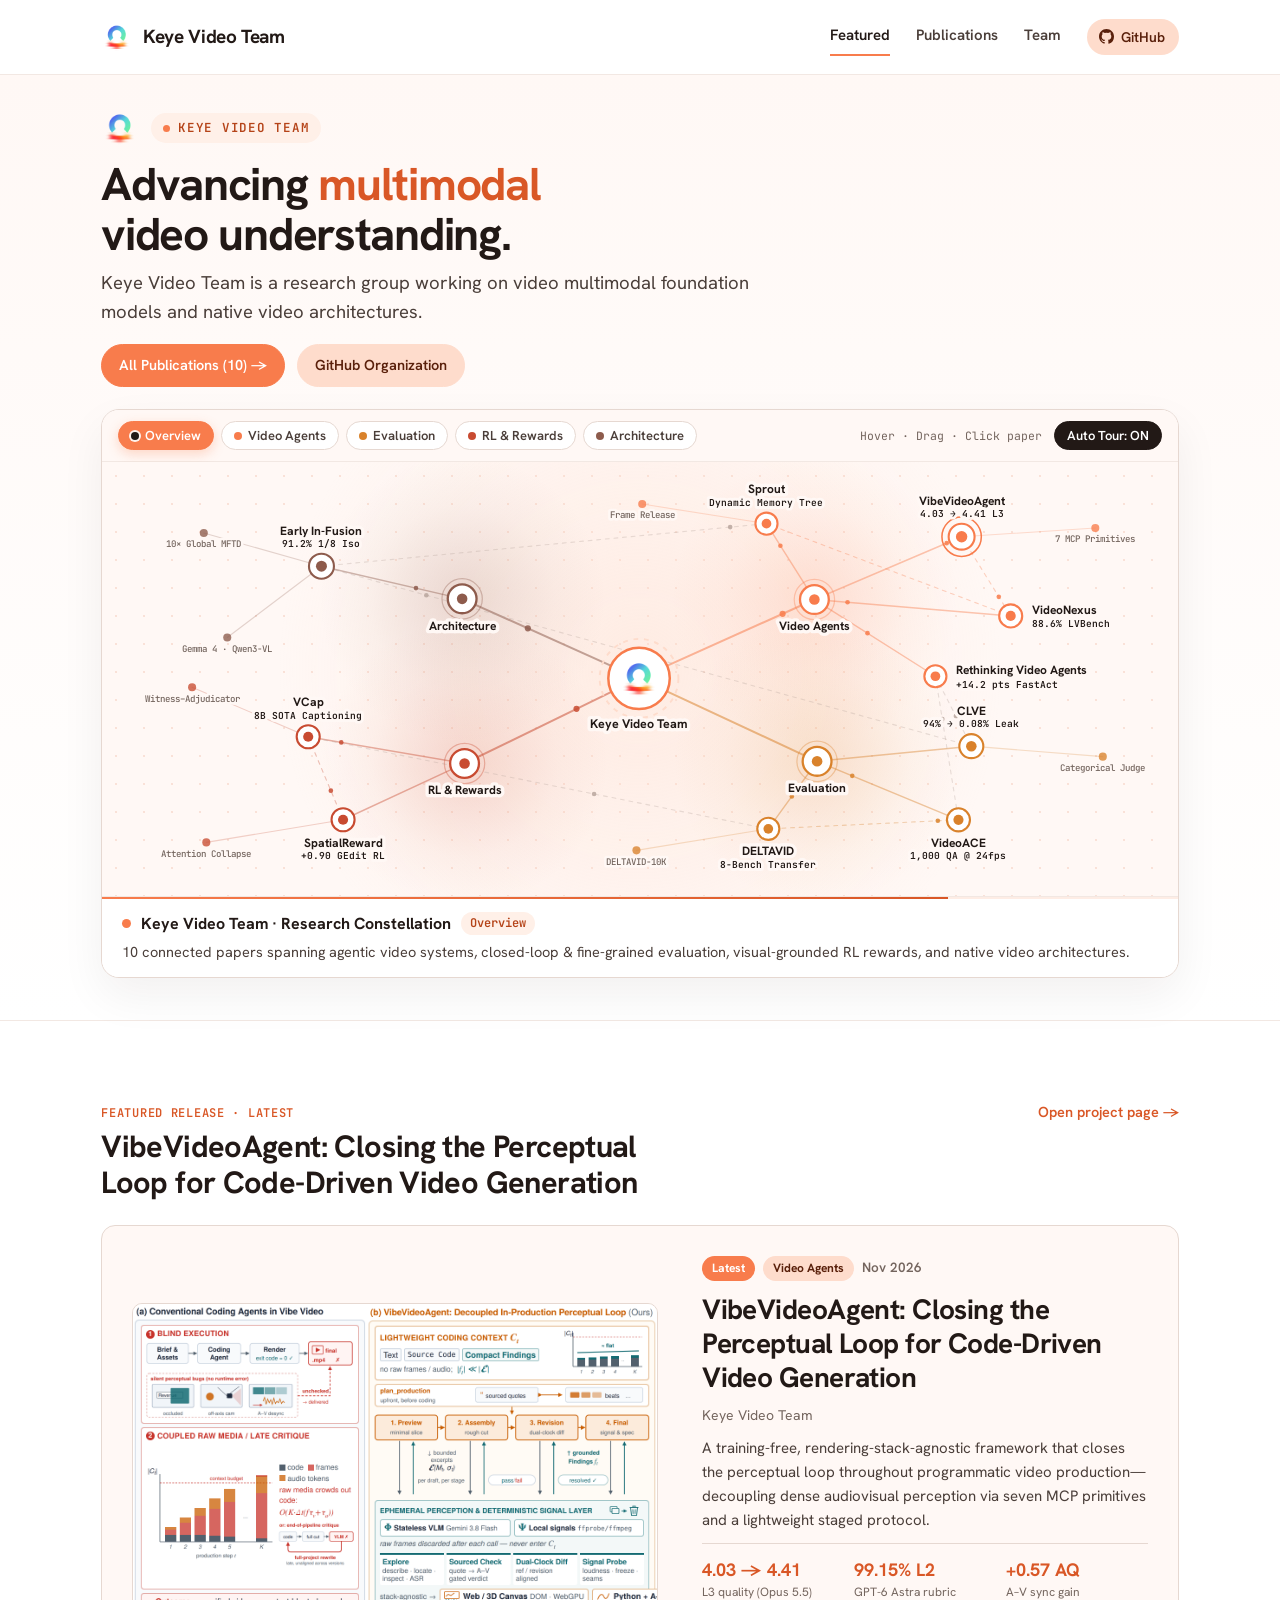
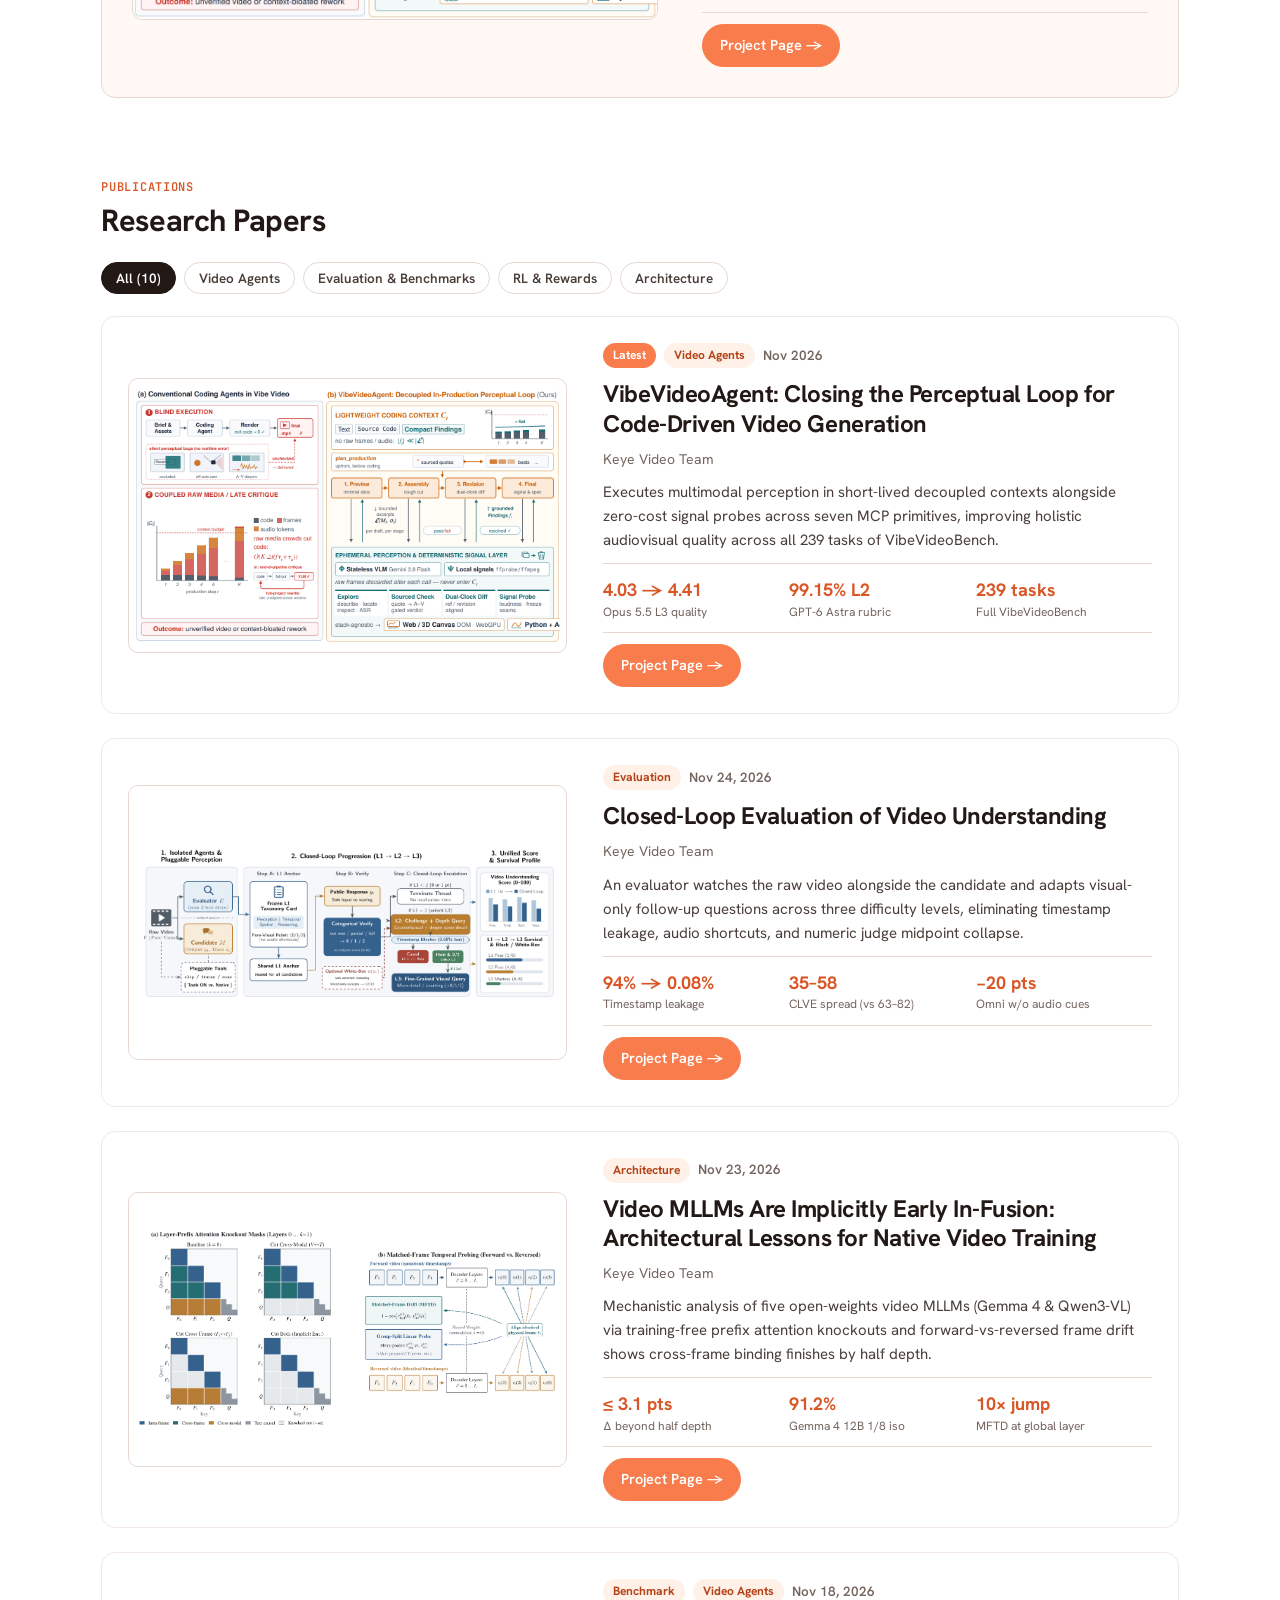
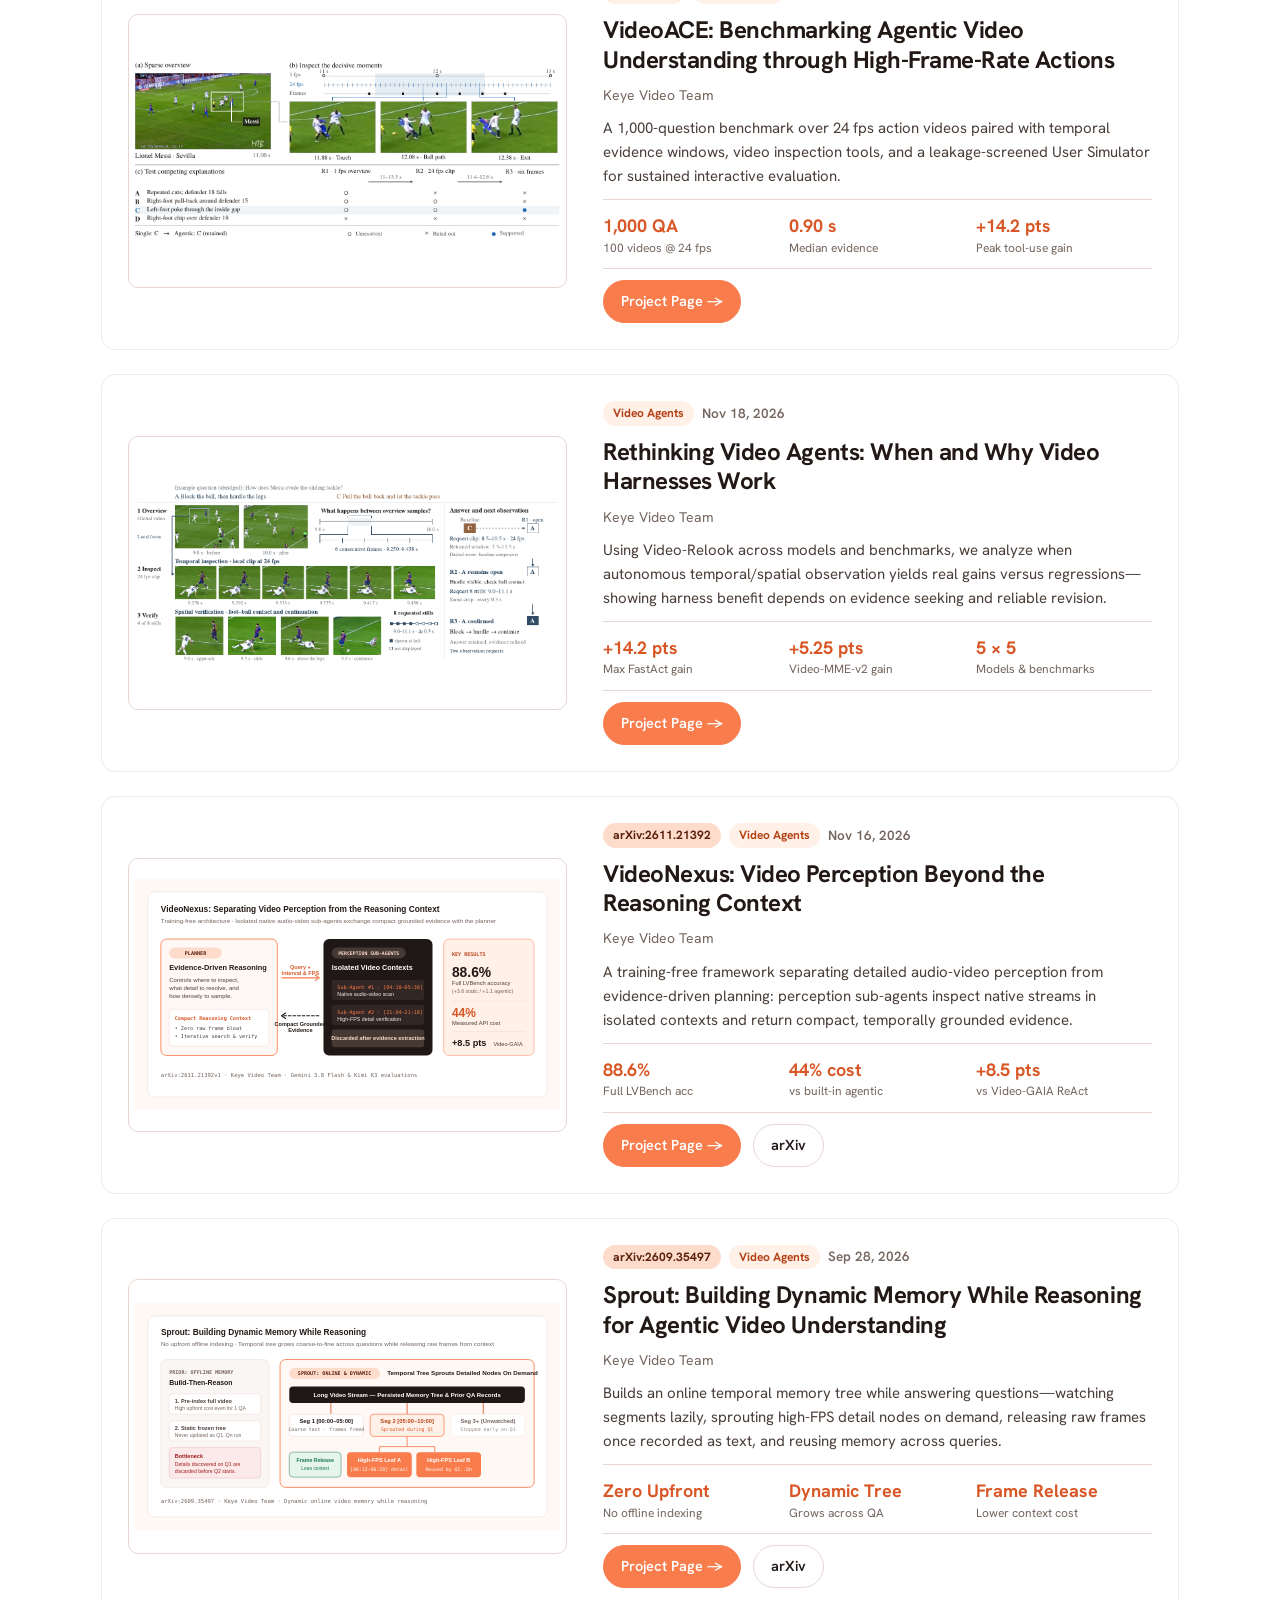
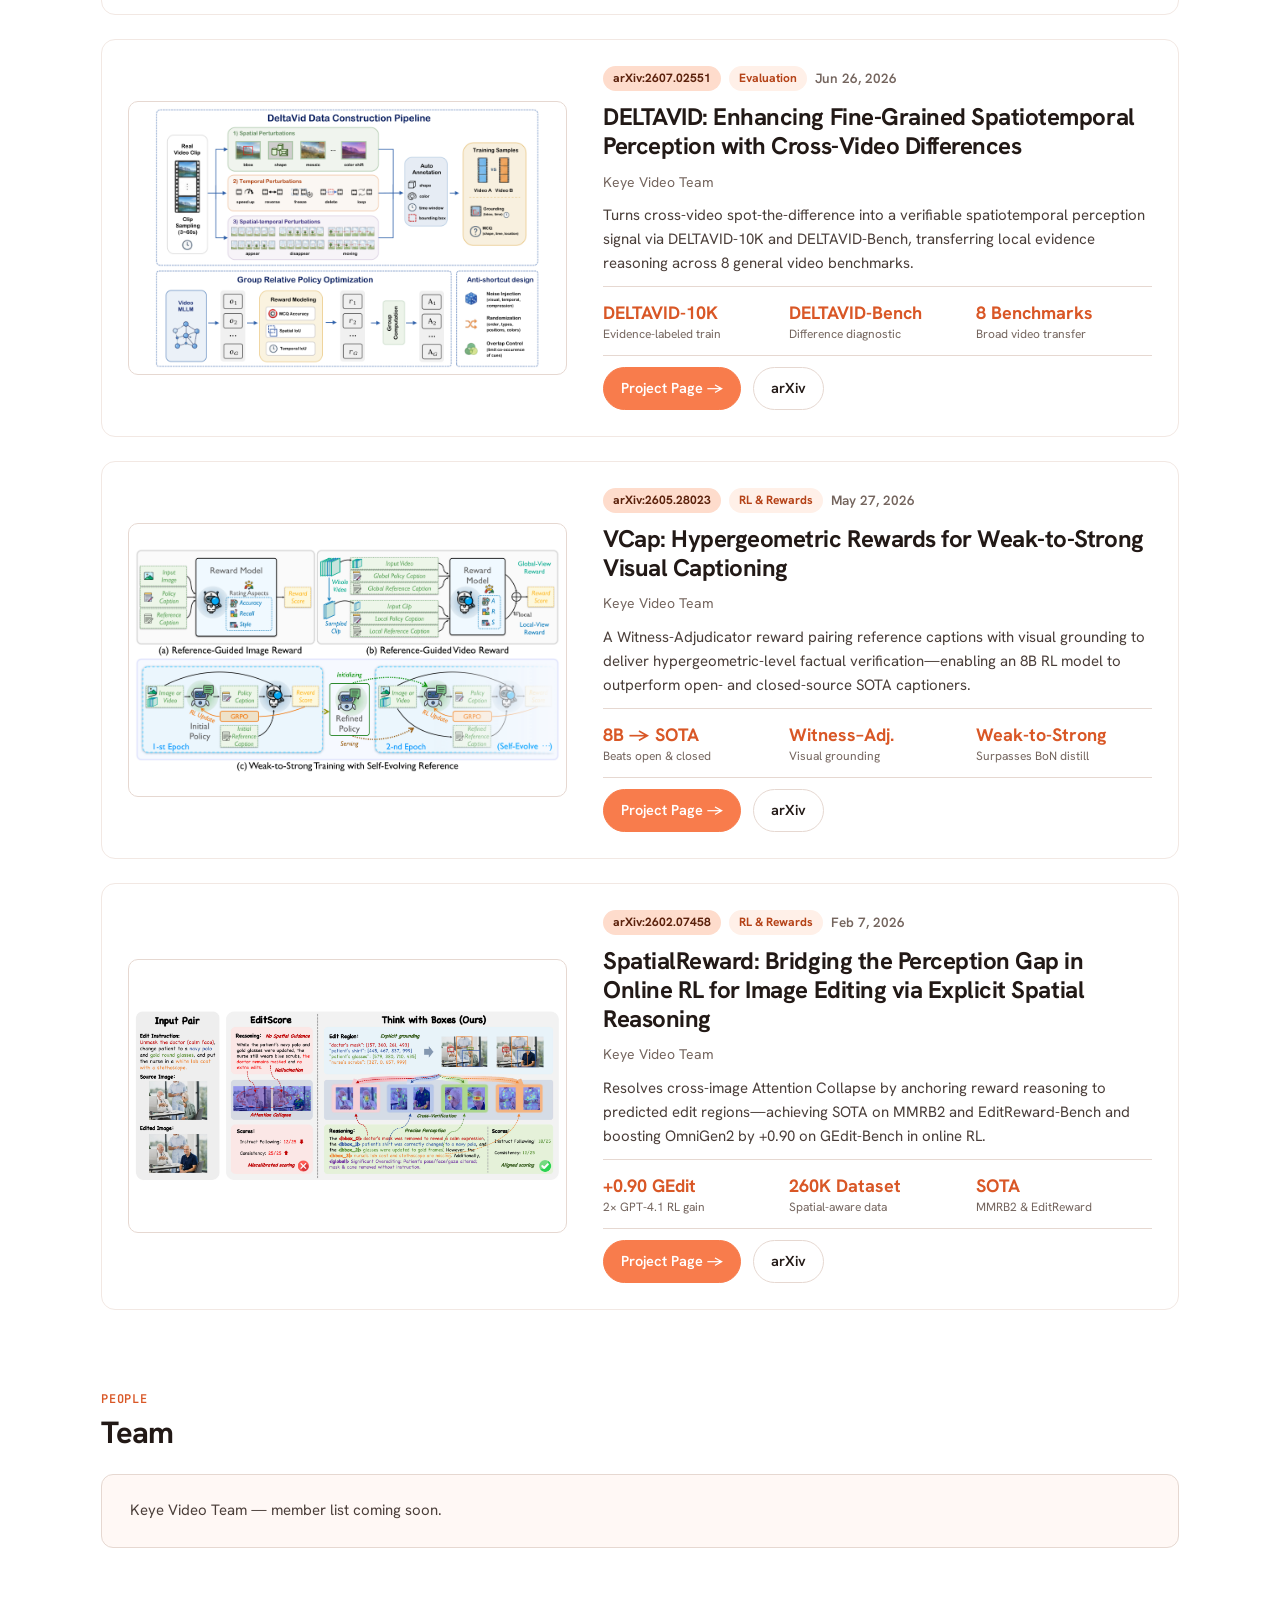
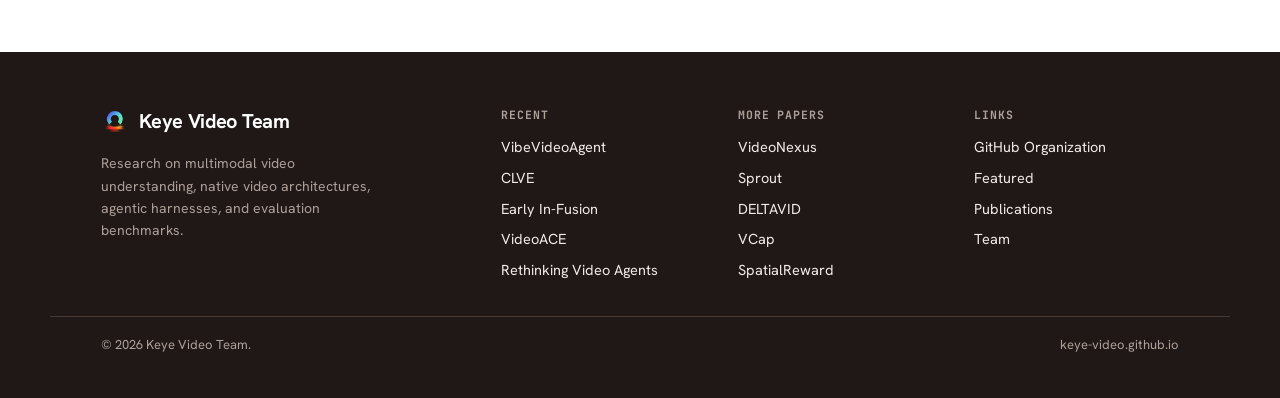
==== commit 4a5cb982: "新增首页交互式知识图谱导览并升级全站动效" ====
--- a/index.html
+++ b/index.html
@@ -56,6 +56,9 @@
       <a class="pill-btn solid" href="#publications">All Publications (10) →</a>
       <a class="pill-btn primary" href="https://github.com/Keye-Video" target="_blank" rel="noopener">GitHub Organization</a>
     </div>
+
+    <!-- 实时可交互 Peach Fuzz 知识图谱 + 自动导览介绍舞台 -->
+    <div id="keye-kg" class="kg-stage" aria-label="Interactive research knowledge graph"></div>
   </div>
 </section>
 
@@ -441,5 +444,6 @@
 </footer>
 
 <script src="./assets/site.js"></script>
+<script src="./assets/graph.js"></script>
 </body>
 </html>
--- a/assets/site.css
+++ b/assets/site.css
@@ -297,22 +297,23 @@
    AI Research Lab 团队官网区块样式
    ============================================================ */
 
-/* 1. 精简大气的团队 Masthead（无冗余“研究方向”栏目） */
+/* 1. 精简大气的团队 Masthead（紧凑首屏让交互知识图谱与导览条完整呈现） */
 .lab-hero {
   background: linear-gradient(180deg, var(--paper-2) 0%, var(--paper) 100%);
   border-bottom: 1px solid var(--rule-2);
-  padding: clamp(48px, 7vw, 84px) 0 clamp(44px, 6vw, 68px);
+  padding: clamp(22px, 3vw, 34px) 0 clamp(28px, 3.6vw, 42px);
 }
 .lab-hero-top {
   display: flex;
   align-items: center;
-  gap: 14px;
-  margin-bottom: 22px;
+  gap: 12px;
+  margin-bottom: 12px;
 }
 .lab-hero-top img {
-  width: 44px;
-  height: 44px;
+  width: 38px;
+  height: 38px;
   object-fit: contain;
+  image-rendering: -webkit-optimize-contrast;
 }
 .lab-kicker {
   display: inline-flex;
@@ -335,22 +336,22 @@
   background: var(--brand);
 }
 .lab-title {
-  font-size: clamp(36px, 5vw, 54px);
+  font-size: clamp(32px, 4.1vw, 46px);
   font-weight: 700;
   line-height: 1.09;
   letter-spacing: -0.028em;
   color: var(--ink);
-  margin: 0 0 18px;
-  max-width: 22ch;
+  margin: 0 0 10px;
+  max-width: 24ch;
   text-wrap: balance;
 }
 .lab-title em { font-style: normal; color: var(--accent); }
 .lab-lede {
-  font-size: clamp(17.5px, 1.6vw, 20px);
-  line-height: 1.58;
+  font-size: clamp(16px, 1.45vw, 18.5px);
+  line-height: 1.54;
   color: var(--ink-2);
-  max-width: 66ch;
-  margin: 0 0 28px;
+  max-width: 68ch;
+  margin: 0 0 18px;
   text-wrap: pretty;
 }
 .lab-cta-row { display: flex; flex-wrap: wrap; gap: 12px; align-items: center; }
@@ -830,7 +831,233 @@
 @media (max-width: 820px) { .foot-grid { grid-template-columns: repeat(2, minmax(0, 1fr)); } }
 @media (max-width: 520px) { .foot-grid { grid-template-columns: minmax(0, 1fr); } }
 
+/* ---------- 顶部阅读进度条 ---------- */
+.read-progress {
+  position: fixed;
+  top: 0;
+  left: 0;
+  height: 2.5px;
+  width: 0%;
+  background: linear-gradient(90deg, var(--brand), var(--accent));
+  z-index: 200;
+  pointer-events: none;
+  transition: width 0.08s linear;
+}
+
+/* ---------- 首页实时可交互 Peach Fuzz 知识图谱舞台 ---------- */
+.kg-stage {
+  margin-top: 22px;
+  background: #FFFFFF;
+  border: 1px solid var(--rule);
+  border-radius: 18px;
+  overflow: hidden;
+  box-shadow: 0 18px 46px rgba(34, 25, 22, 0.06);
+}
+.kg-toolbar {
+  display: flex;
+  justify-content: space-between;
+  align-items: center;
+  gap: 12px;
+  flex-wrap: wrap;
+  padding: 11px 16px;
+  background: var(--paper-2);
+  border-bottom: 1px solid var(--rule-2);
+}
+.kg-pills { display: flex; flex-wrap: wrap; gap: 7px; }
+.kg-pills button,
+.kg-tour-btn {
+  display: inline-flex;
+  align-items: center;
+  gap: 6px;
+  font-family: var(--font-sans);
+  font-size: 13px;
+  font-weight: 600;
+  padding: 5px 12px;
+  border-radius: 999px;
+  border: 1px solid var(--rule);
+  background: #FFFFFF;
+  color: var(--ink-2);
+  cursor: pointer;
+  transition: transform 0.14s ease;
+}
+.kg-pills button:hover,
+.kg-tour-btn:hover { background: var(--paper-3); color: var(--ink); }
+.kg-pills button[aria-pressed="true"],
+.kg-pills button.is-active {
+  background: var(--brand);
+  border-color: var(--brand);
+  color: #FFFFFF;
+  box-shadow: 0 4px 12px rgba(248, 124, 76, 0.28);
+}
+.kg-pills button[aria-pressed="true"] .kg-dot,
+.kg-pills button.is-active .kg-dot {
+  box-shadow: 0 0 0 2px rgba(255, 255, 255, 0.9);
+}
+.kg-tour-btn[aria-pressed="true"] {
+  background: var(--ink);
+  border-color: var(--ink);
+  color: #FFFFFF;
+}
+.kg-dot { width: 8px; height: 8px; border-radius: 50%; flex: none; }
+.kg-controls { display: flex; align-items: center; gap: 12px; }
+.kg-hint {
+  font-family: var(--font-mono);
+  font-size: 11.5px;
+  color: var(--ink-3);
+}
+.kg-canvas-wrap {
+  position: relative;
+  background:
+    radial-gradient(circle at 50% 48%, rgba(254, 220, 204, 0.45) 0%, rgba(255, 248, 245, 0) 62%),
+    radial-gradient(rgba(217, 87, 38, 0.14) 1px, transparent 1px),
+    var(--paper-2);
+  background-size: 100% 100%, 28px 28px, 100% 100%;
+  user-select: none;
+  touch-action: none;
+}
+.kg-svg { width: 100%; height: auto; display: block; }
+.kg-node { cursor: grab; transition: opacity 0.22s ease; }
+.kg-node:active { cursor: grabbing; }
+.kg-node--paper { cursor: pointer; }
+.kg-lbl {
+  font-family: var(--font-sans);
+  fill: var(--ink);
+  paint-order: stroke;
+  stroke: #FFF8F5;
+  stroke-width: 7px;
+  stroke-linejoin: round;
+  pointer-events: none;
+}
+.kg-lbl--core { font-size: 13px; font-weight: 700; }
+.kg-lbl--hub { font-size: 12.5px; font-weight: 700; }
+.kg-lbl--paper { font-size: 12.5px; font-weight: 700; }
+.kg-lbl--metric { font-family: var(--font-mono); font-size: 10px; font-weight: 600; stroke-width: 6px; }
+.kg-lbl--sat { font-family: var(--font-mono); font-size: 9.5px; font-weight: 500; fill: var(--ink-3); stroke-width: 5.5px; }
+@keyframes kgRingSpin { to { transform: rotate(360deg); } }
+.kg-core-ring { transform-origin: 0 0; animation: kgRingSpin 26s linear infinite; }
+@keyframes kgPulseRing {
+  0%, 100% { opacity: 0.75; transform: scale(1); }
+  50% { opacity: 0.2; transform: scale(1.25); }
+}
+.kg-latest-pulse { transform-origin: 0 0; animation: kgPulseRing 2.4s ease-in-out infinite; }
+
+/* 图谱底部导览信息条 */
+.kg-narrative {
+  position: relative;
+  display: grid;
+  grid-template-columns: minmax(0, 1fr) auto;
+  gap: 5px 20px;
+  align-items: center;
+  padding: 14px 20px;
+  background: #FFFFFF;
+  border-top: 1px solid var(--rule-2);
+}
+.kg-tour-progress {
+  position: absolute;
+  top: 0;
+  left: 0;
+  right: 0;
+  height: 2px;
+  background: rgba(254, 220, 204, 0.5);
+  overflow: hidden;
+}
+.kg-tour-bar {
+  height: 100%;
+  width: 0%;
+  background: linear-gradient(90deg, var(--brand), var(--accent));
+}
+.kg-nar-head { display: flex; align-items: center; gap: 10px; flex-wrap: wrap; }
+.kg-nar-dot { width: 9px; height: 9px; border-radius: 50%; background: var(--brand); flex: none; }
+.kg-nar-title { font-size: 16px; font-weight: 700; color: var(--ink); }
+.kg-nar-metric {
+  font-family: var(--font-mono);
+  font-size: 12px;
+  font-weight: 600;
+  padding: 2px 9px;
+  border-radius: 999px;
+  background: var(--tint);
+  color: var(--tint-ink);
+}
+.kg-nar-desc {
+  grid-column: 1;
+  margin: 0;
+  font-size: 14.5px;
+  line-height: 1.5;
+  color: var(--ink-2);
+}
+.kg-nar-link {
+  grid-column: 2;
+  grid-row: 1 / 3;
+  padding: 8px 15px;
+  border-radius: 999px;
+  background: var(--brand);
+  color: #FFFFFF;
+  font-size: 13.5px;
+  font-weight: 600;
+  white-space: nowrap;
+}
+.kg-nar-link:hover { background: var(--accent); }
+@media (max-width: 720px) {
+  .kg-hint { display: none; }
+  .kg-narrative { grid-template-columns: minmax(0, 1fr); }
+  .kg-nar-link { grid-column: 1; grid-row: auto; justify-self: start; margin-top: 6px; }
+}
+
+/* ---------- 全站动感微交互：滚动浮现 + 鼠标跟随 Peach 暖光卡片 ---------- */
+.spotlight,
+.paper-card {
+  position: relative;
+  overflow: hidden;
+  transition: transform 0.28s cubic-bezier(0.2, 0.75, 0.3, 1), border-color 0.22s ease, box-shadow 0.28s ease, background 0.22s ease;
+}
+.spotlight::before,
+.paper-card::before {
+  content: '';
+  position: absolute;
+  inset: 0;
+  background: radial-gradient(520px circle at var(--mx, 50%) var(--my, 50%), rgba(248, 124, 76, 0.11), transparent 60%);
+  opacity: 0;
+  pointer-events: none;
+  transition: opacity 0.28s ease;
+}
+.spotlight:hover::before,
+.paper-card:hover::before { opacity: 1; }
+.paper-card:hover {
+  transform: translateY(-3px);
+  box-shadow: 0 18px 38px rgba(34, 25, 22, 0.08);
+}
+.spotlight-visual img {
+  transition: transform 0.45s cubic-bezier(0.2, 0.75, 0.3, 1);
+}
+.spotlight:hover .spotlight-visual img,
+.paper-card:hover .spotlight-visual img { transform: scale(1.028); }
+.pill-btn {
+  transition: transform 0.16s ease, background 0.15s, border-color 0.15s, color 0.15s, box-shadow 0.18s;
+}
+.pill-btn:hover { transform: translateY(-1px); }
+.pill-btn:active { transform: translateY(0) scale(0.98); }
+
+@media (prefers-reduced-motion: no-preference) {
+  .reveal {
+    opacity: 0;
+    transform: translateY(20px);
+    transition: opacity 0.55s cubic-bezier(0.2, 0.75, 0.3, 1), transform 0.55s cubic-bezier(0.2, 0.75, 0.3, 1);
+    transition-delay: var(--rd, 0ms);
+  }
+  .reveal.in {
+    opacity: 1;
+    transform: none;
+  }
+  .paper-card.filter-in {
+    animation: cardFadeIn 0.34s cubic-bezier(0.2, 0.75, 0.3, 1) both;
+  }
+  @keyframes cardFadeIn {
+    from { opacity: 0; transform: translateY(12px) scale(0.99); }
+    to { opacity: 1; transform: none; }
+  }
+}
+
 @media print {
-  header.topbar, footer.foot, .ar-toc, .ar-side-rail, .pre-copy, .ar-lang { display: none !important; }
+  header.topbar, footer.foot, .ar-toc, .ar-side-rail, .pre-copy, .ar-lang, .read-progress, .kg-toolbar { display: none !important; }
   .ar-page { max-width: none; padding: 0; }
 }
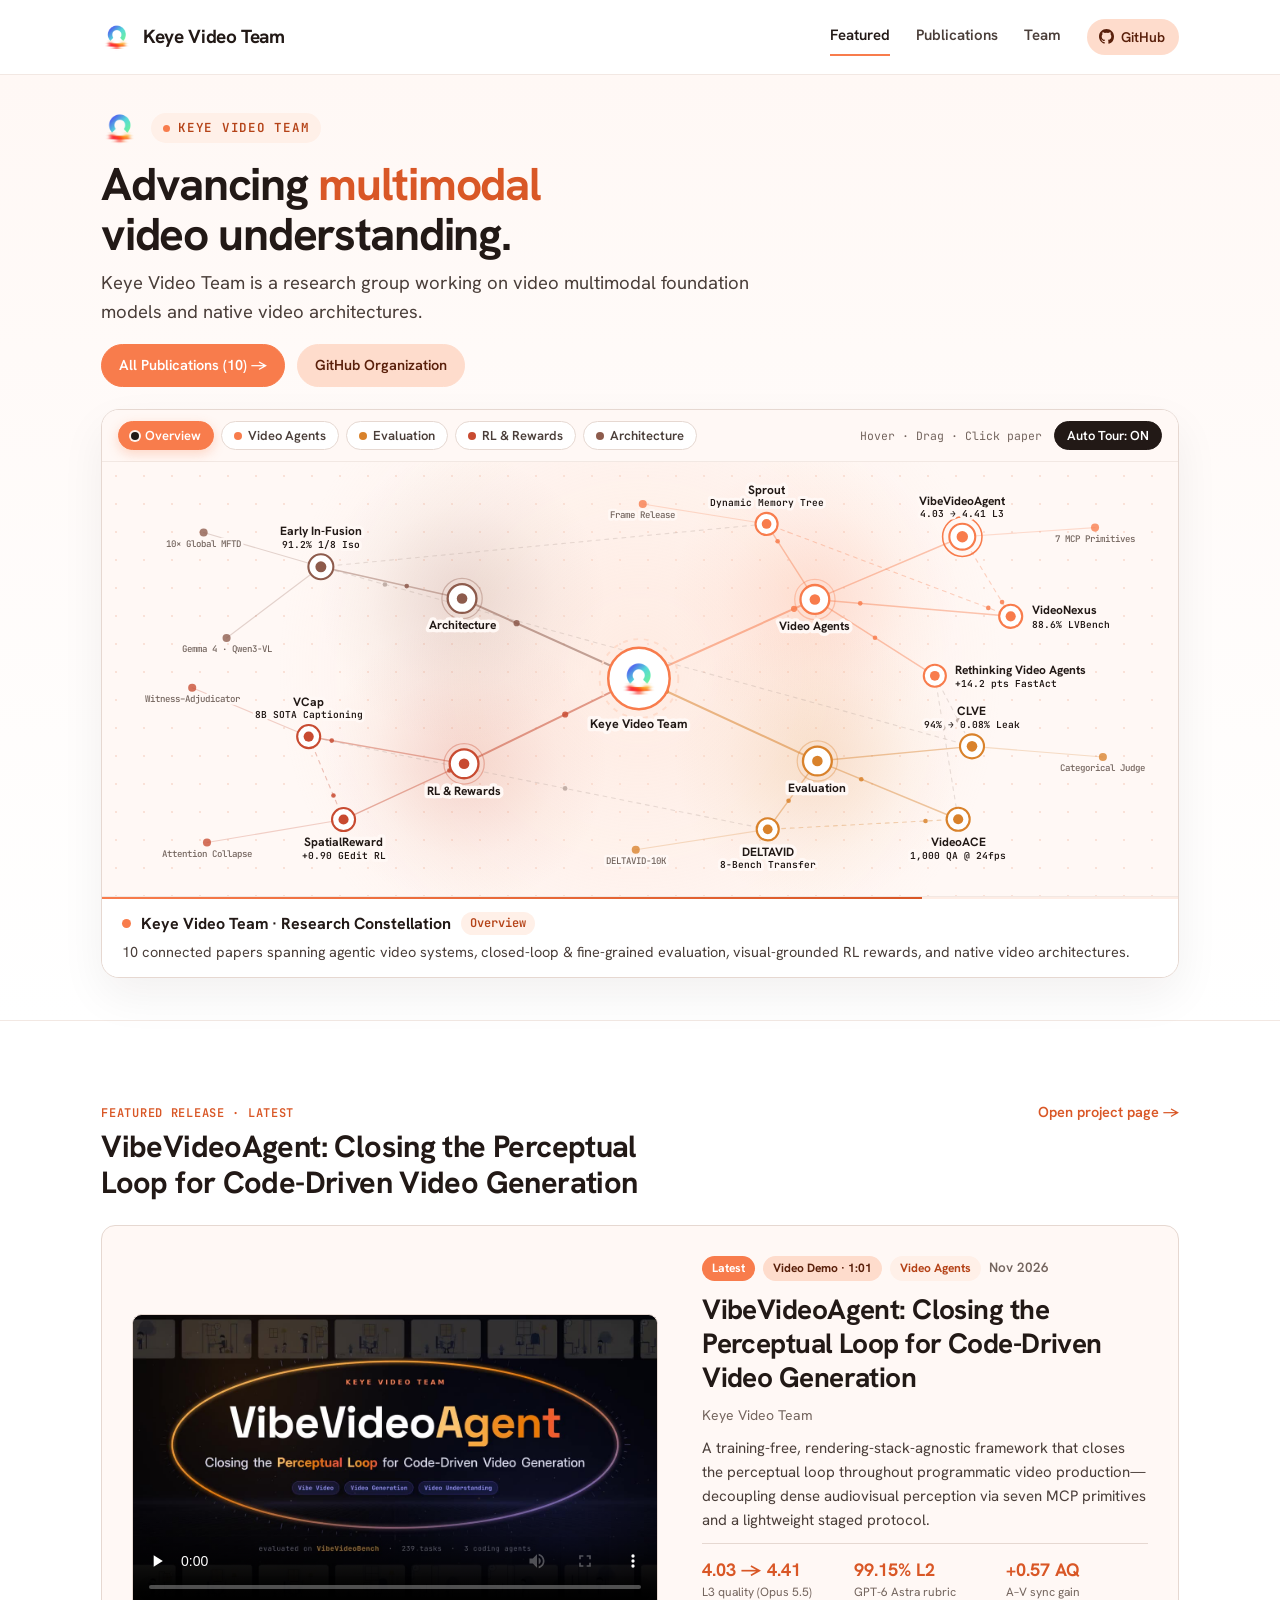
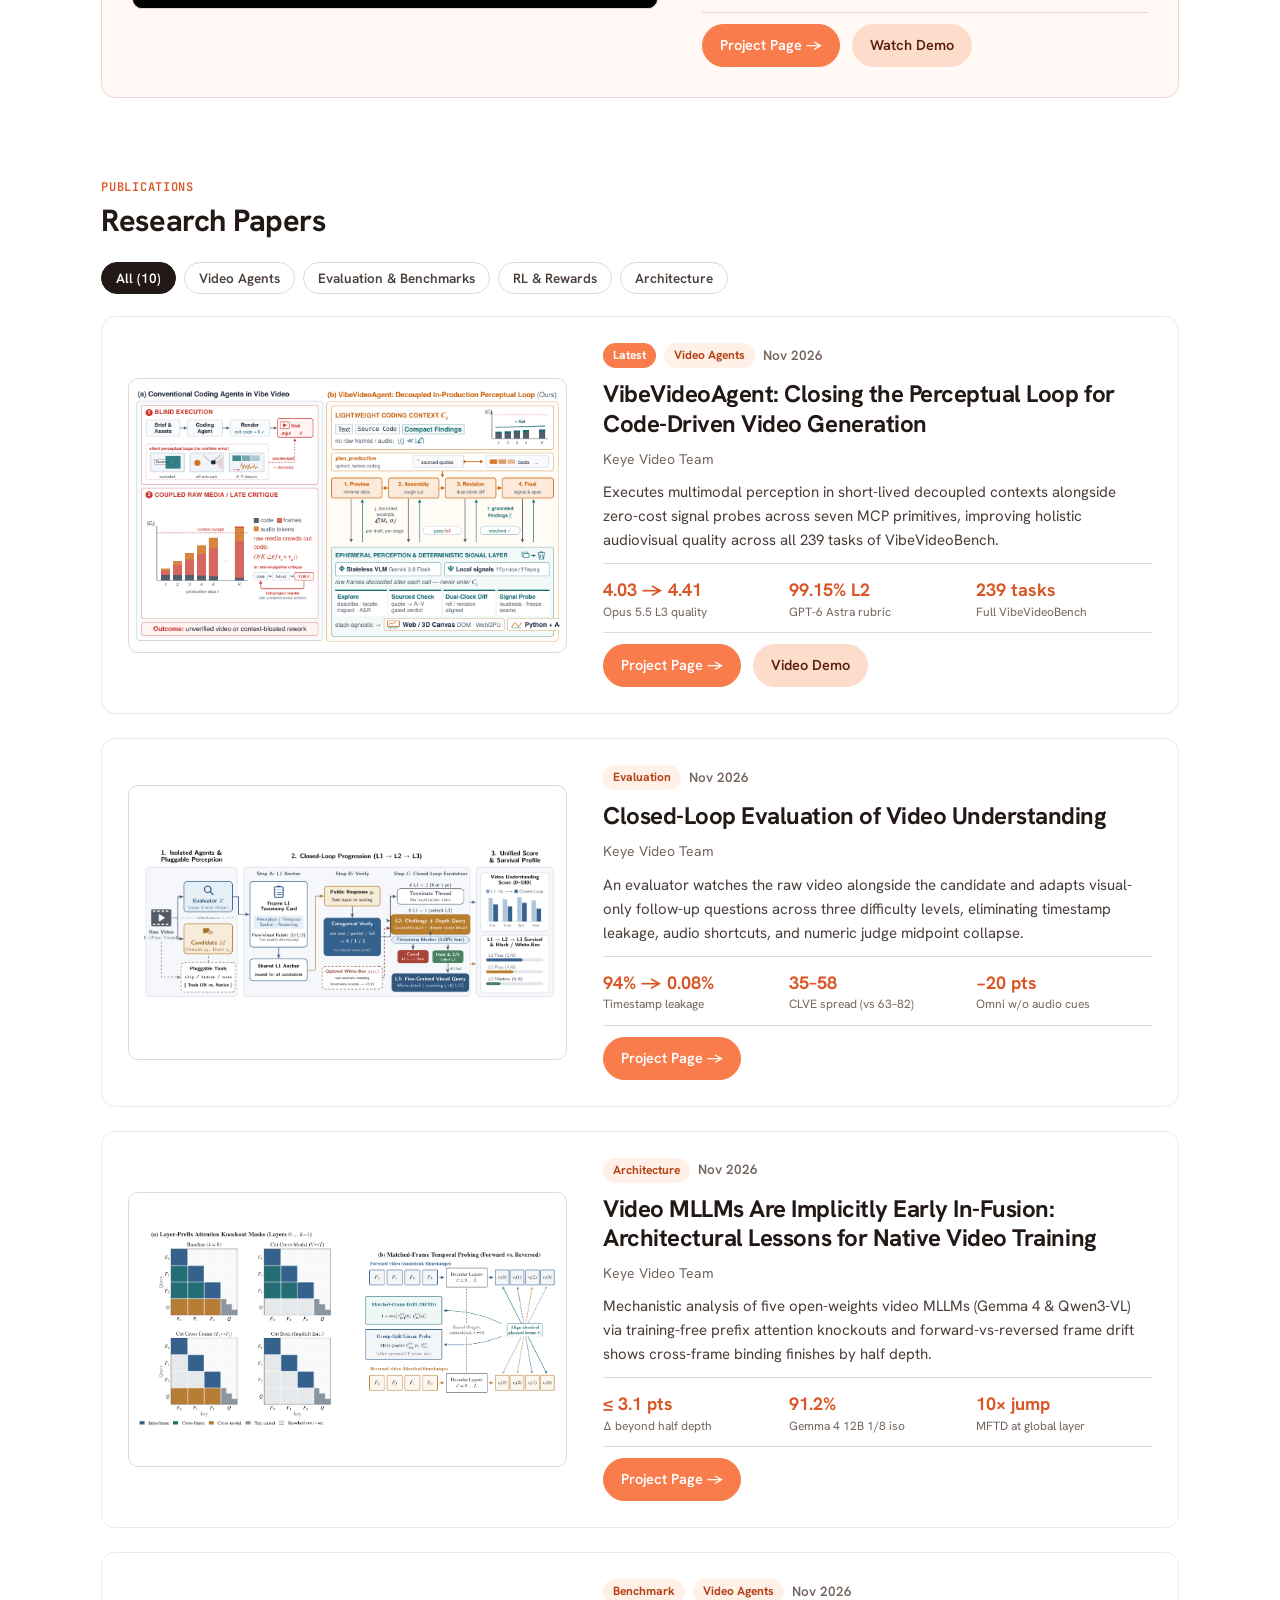
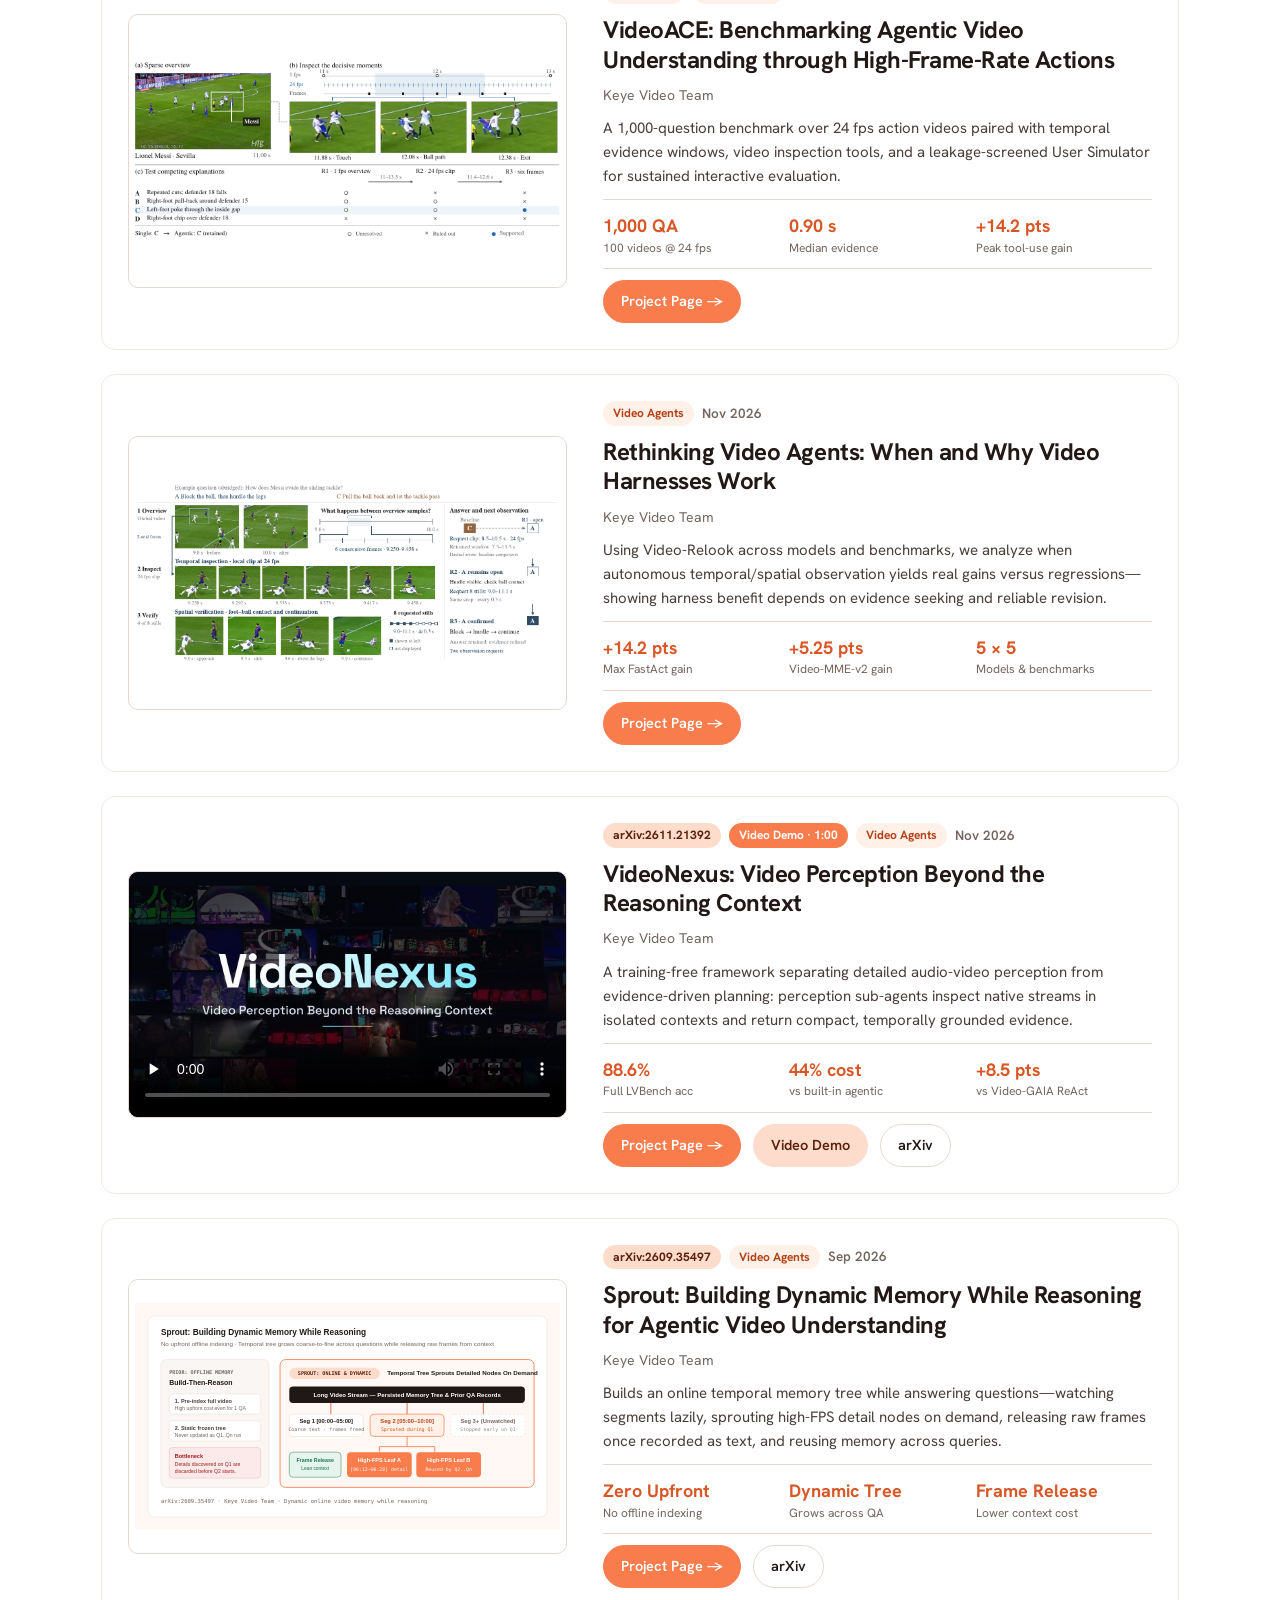
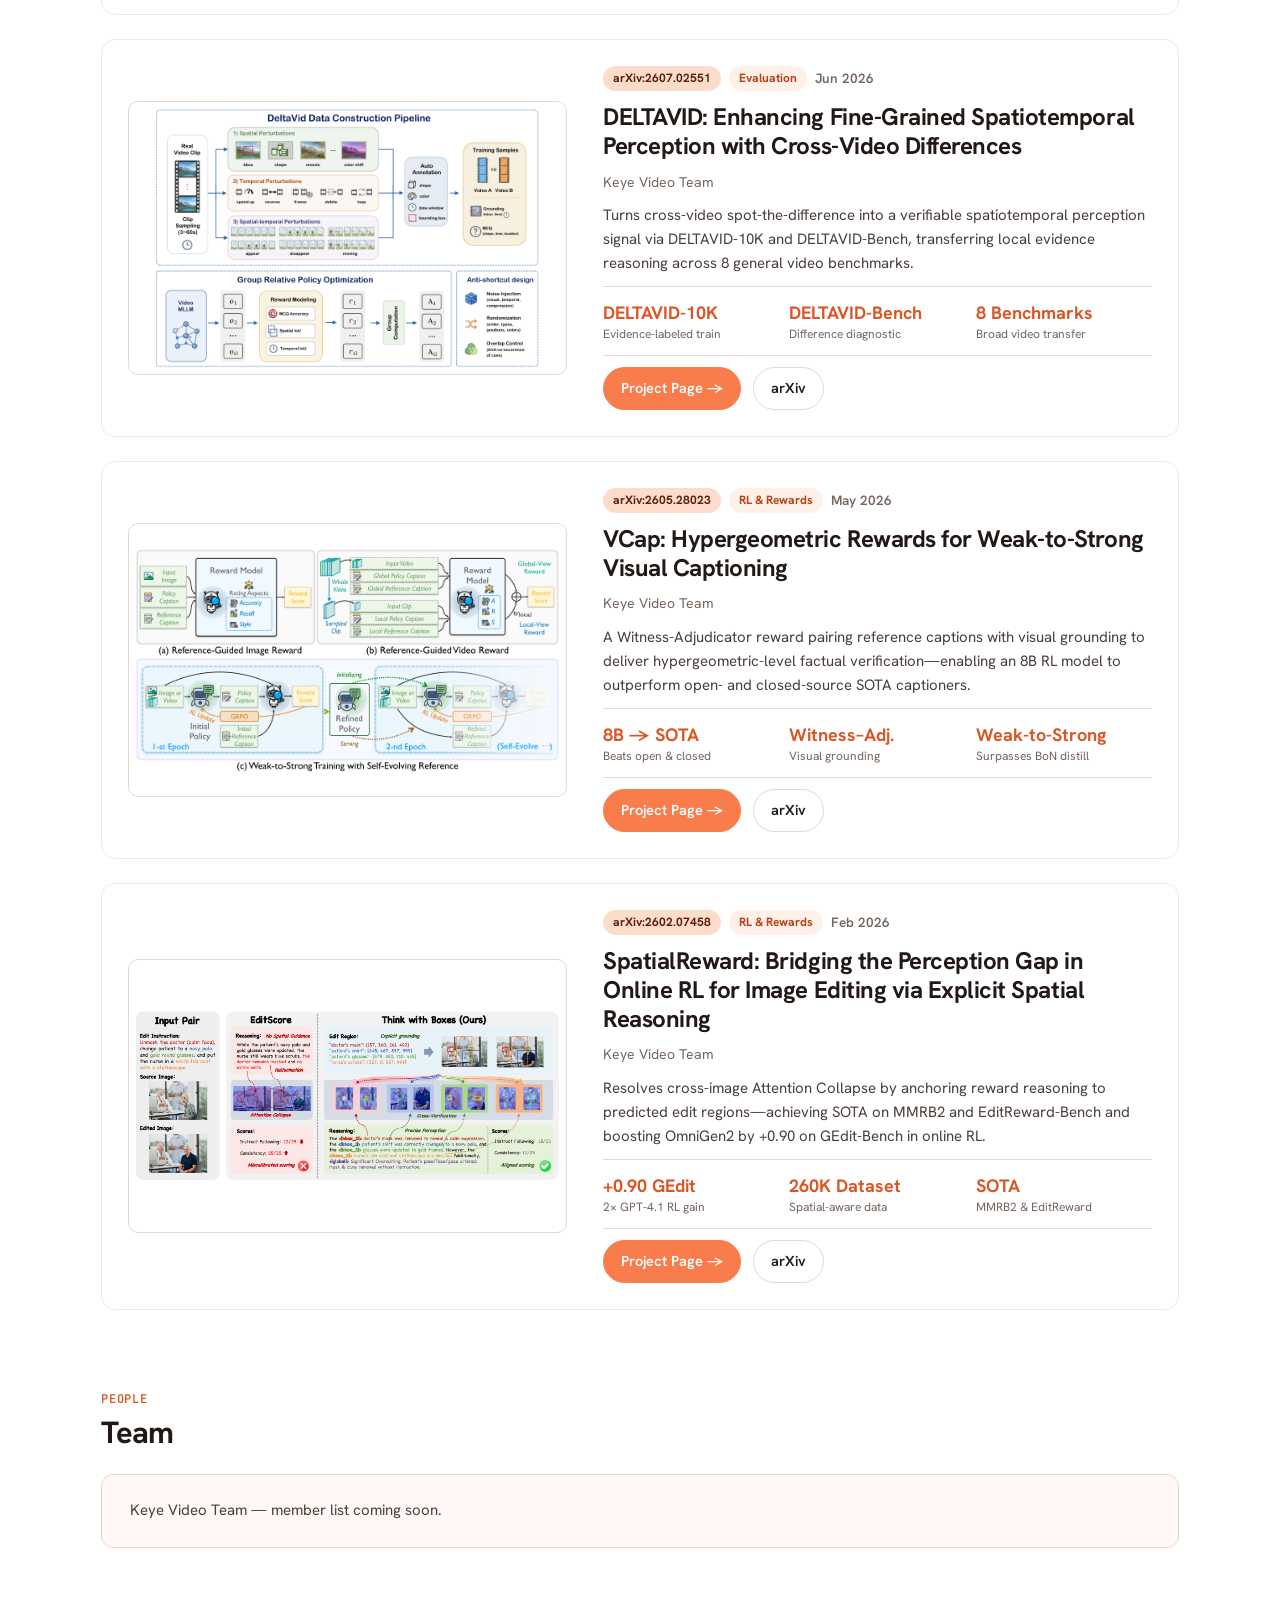
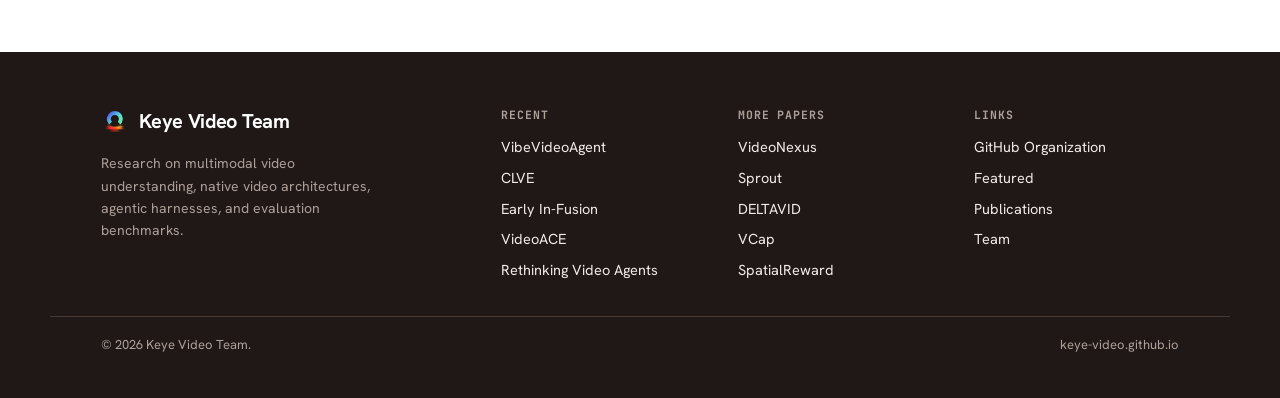
==== commit 70cf7603: "论文日期统一精确到月份并嵌入 VibeVideoAgent 与 VideoNexus 演示视频" ====
--- a/index.html
+++ b/index.html
@@ -74,14 +74,18 @@
     </div>
 
     <article class="spotlight">
-      <a class="spotlight-visual" href="./vibevideoagent/index.html" aria-label="Open VibeVideoAgent project page">
-        <img src="./assets/figs/vibe_teaser.png" alt="VibeVideoAgent in-production perceptual loop overview" loading="eager">
-      </a>
+      <div class="spotlight-visual spotlight-visual--video">
+        <video controls playsinline preload="none" poster="./assets/videos/vibevideoagent-poster.jpg" aria-label="VibeVideoAgent narrated walkthrough and W0448 closed-loop demo">
+          <source src="./assets/videos/vibevideoagent-demo.mp4" type="video/mp4">
+          <track kind="captions" src="./assets/videos/vibevideoagent-demo.vtt" srclang="en" label="English">
+        </video>
+      </div>
 
       <div class="spotlight-body">
         <div class="spotlight-meta">
           <span class="badge badge-solid">Latest</span>
-          <span class="badge">Video Agents</span>
+          <span class="badge">Video Demo · 1:01</span>
+          <span class="badge badge-soft">Video Agents</span>
           <span>Nov 2026</span>
         </div>
         <h3 class="spotlight-title">
@@ -98,6 +102,7 @@
 
         <div class="lab-cta-row">
           <a class="pill-btn solid" href="./vibevideoagent/index.html">Project Page →</a>
+          <a class="pill-btn primary" href="./vibevideoagent/index.html#demo">Watch Demo</a>
         </div>
       </div>
     </article>
@@ -145,6 +150,7 @@
           </div>
           <div class="lab-cta-row">
             <a class="pill-btn solid" href="./vibevideoagent/index.html">Project Page →</a>
+            <a class="pill-btn primary" href="./vibevideoagent/index.html#demo">Video Demo</a>
           </div>
         </div>
       </article>
@@ -157,7 +163,7 @@
         <div class="spotlight-body">
           <div class="spotlight-meta">
             <span class="badge badge-soft">Evaluation</span>
-            <span>Nov 24, 2026</span>
+            <span>Nov 2026</span>
           </div>
           <h3 class="spotlight-title"><a href="./clve/index.html">Closed-Loop Evaluation of Video Understanding</a></h3>
           <p class="spotlight-authors">Keye Video Team</p>
@@ -181,7 +187,7 @@
         <div class="spotlight-body">
           <div class="spotlight-meta">
             <span class="badge badge-soft">Architecture</span>
-            <span>Nov 23, 2026</span>
+            <span>Nov 2026</span>
           </div>
           <h3 class="spotlight-title"><a href="./early-in-fusion/index.html">Video MLLMs Are Implicitly Early In-Fusion: Architectural Lessons for Native Video Training</a></h3>
           <p class="spotlight-authors">Keye Video Team</p>
@@ -206,7 +212,7 @@
           <div class="spotlight-meta">
             <span class="badge badge-soft">Benchmark</span>
             <span class="badge badge-soft">Video Agents</span>
-            <span>Nov 18, 2026</span>
+            <span>Nov 2026</span>
           </div>
           <h3 class="spotlight-title"><a href="./videoace/index.html">VideoACE: Benchmarking Agentic Video Understanding through High-Frame-Rate Actions</a></h3>
           <p class="spotlight-authors">Keye Video Team</p>
@@ -230,7 +236,7 @@
         <div class="spotlight-body">
           <div class="spotlight-meta">
             <span class="badge badge-soft">Video Agents</span>
-            <span>Nov 18, 2026</span>
+            <span>Nov 2026</span>
           </div>
           <h3 class="spotlight-title"><a href="./rethinking-video-agents/index.html">Rethinking Video Agents: When and Why Video Harnesses Work</a></h3>
           <p class="spotlight-authors">Keye Video Team</p>
@@ -248,14 +254,17 @@
 
       <!-- 5. VideoNexus -->
       <article class="paper-card" data-tags="agents">
-        <a class="spotlight-visual" href="./videonexus/index.html" aria-label="VideoNexus project page">
-          <img src="./assets/figs/videonexus_overview.svg" alt="VideoNexus perception-reasoning decoupling diagram" loading="lazy">
-        </a>
+        <div class="spotlight-visual spotlight-visual--video">
+          <video controls playsinline preload="none" poster="./assets/videos/videonexus-poster.jpg" aria-label="VideoNexus narrated walkthrough and long-video evidence demo">
+            <source src="./assets/videos/videonexus-demo.mp4" type="video/mp4">
+          </video>
+        </div>
         <div class="spotlight-body">
           <div class="spotlight-meta">
             <span class="badge">arXiv:2611.21392</span>
+            <span class="badge badge-solid">Video Demo · 1:00</span>
             <span class="badge badge-soft">Video Agents</span>
-            <span>Nov 16, 2026</span>
+            <span>Nov 2026</span>
           </div>
           <h3 class="spotlight-title"><a href="./videonexus/index.html">VideoNexus: Video Perception Beyond the Reasoning Context</a></h3>
           <p class="spotlight-authors">Keye Video Team</p>
@@ -267,6 +276,7 @@
           </div>
           <div class="lab-cta-row">
             <a class="pill-btn solid" href="./videonexus/index.html">Project Page →</a>
+            <a class="pill-btn primary" href="./videonexus/index.html#demo">Video Demo</a>
             <a class="pill-btn" href="https://arxiv.org/abs/2611.21392v1" target="_blank" rel="noopener">arXiv</a>
           </div>
         </div>
@@ -281,7 +291,7 @@
           <div class="spotlight-meta">
             <span class="badge">arXiv:2609.35497</span>
             <span class="badge badge-soft">Video Agents</span>
-            <span>Sep 28, 2026</span>
+            <span>Sep 2026</span>
           </div>
           <h3 class="spotlight-title"><a href="./sprout/index.html">Sprout: Building Dynamic Memory While Reasoning for Agentic Video Understanding</a></h3>
           <p class="spotlight-authors">Keye Video Team</p>
@@ -307,7 +317,7 @@
           <div class="spotlight-meta">
             <span class="badge">arXiv:2607.02551</span>
             <span class="badge badge-soft">Evaluation</span>
-            <span>Jun 26, 2026</span>
+            <span>Jun 2026</span>
           </div>
           <h3 class="spotlight-title"><a href="./deltavid/index.html">DELTAVID: Enhancing Fine-Grained Spatiotemporal Perception with Cross-Video Differences</a></h3>
           <p class="spotlight-authors">Keye Video Team</p>
@@ -333,7 +343,7 @@
           <div class="spotlight-meta">
             <span class="badge">arXiv:2605.28023</span>
             <span class="badge badge-soft">RL &amp; Rewards</span>
-            <span>May 27, 2026</span>
+            <span>May 2026</span>
           </div>
           <h3 class="spotlight-title"><a href="./vcap/index.html">VCap: Hypergeometric Rewards for Weak-to-Strong Visual Captioning</a></h3>
           <p class="spotlight-authors">Keye Video Team</p>
@@ -359,7 +369,7 @@
           <div class="spotlight-meta">
             <span class="badge">arXiv:2602.07458</span>
             <span class="badge badge-soft">RL &amp; Rewards</span>
-            <span>Feb 7, 2026</span>
+            <span>Feb 2026</span>
           </div>
           <h3 class="spotlight-title"><a href="./spatialreward/index.html">SpatialReward: Bridging the Perception Gap in Online RL for Image Editing via Explicit Spatial Reasoning</a></h3>
           <p class="spotlight-authors">Keye Video Team</p>
--- a/assets/site.css
+++ b/assets/site.css
@@ -412,11 +412,49 @@
   background: #FFFFFF;
 }
 .spotlight-visual img,
-.spotlight-visual svg {
+.spotlight-visual svg,
+.spotlight-visual video {
   width: 100%;
   height: auto;
   display: block;
 }
+.spotlight-visual--video {
+  background: #0B0D12;
+  padding: 0 !important;
+  aspect-ratio: 16 / 9 !important;
+}
+.spotlight-visual--video video {
+  width: 100%;
+  height: 100%;
+  object-fit: cover;
+  border-radius: 9px;
+}
+
+/* 论文详情页演示视频展示框 */
+.ar-video-fig {
+  margin: 18px 0 30px;
+}
+.ar-video-frame {
+  border-radius: 14px;
+  overflow: hidden;
+  border: 1px solid var(--rule);
+  background: #0B0D12;
+  box-shadow: 0 16px 40px rgba(34, 25, 22, 0.08);
+  aspect-ratio: 16 / 9;
+}
+.ar-video-frame video {
+  width: 100%;
+  height: 100%;
+  display: block;
+  object-fit: cover;
+}
+.ar-video-fig figcaption {
+  margin-top: 10px;
+  font-size: 13.5px;
+  line-height: 1.55;
+  color: var(--ink-3);
+}
+.ar-video-fig figcaption strong { color: var(--ink-2); }
 .spotlight-body { display: flex; flex-direction: column; gap: 11px; }
 .spotlight-meta {
   display: flex;
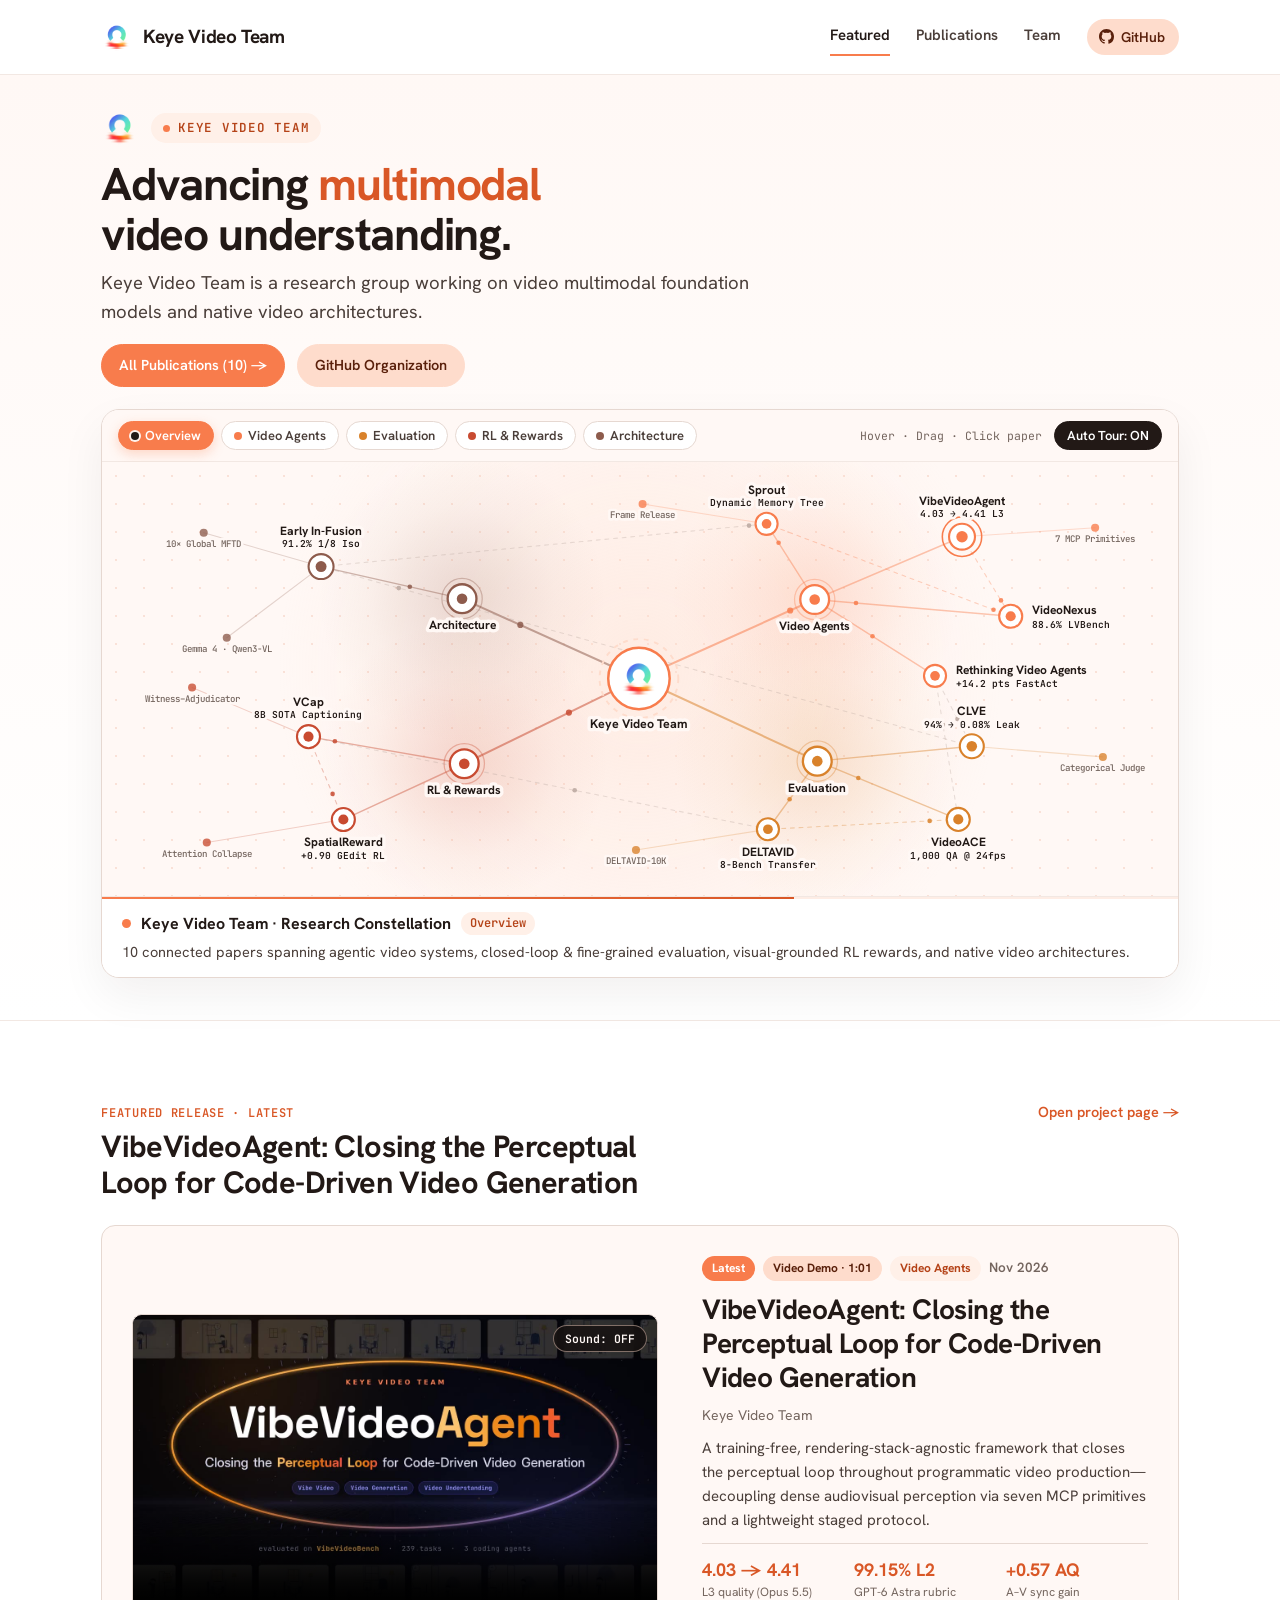
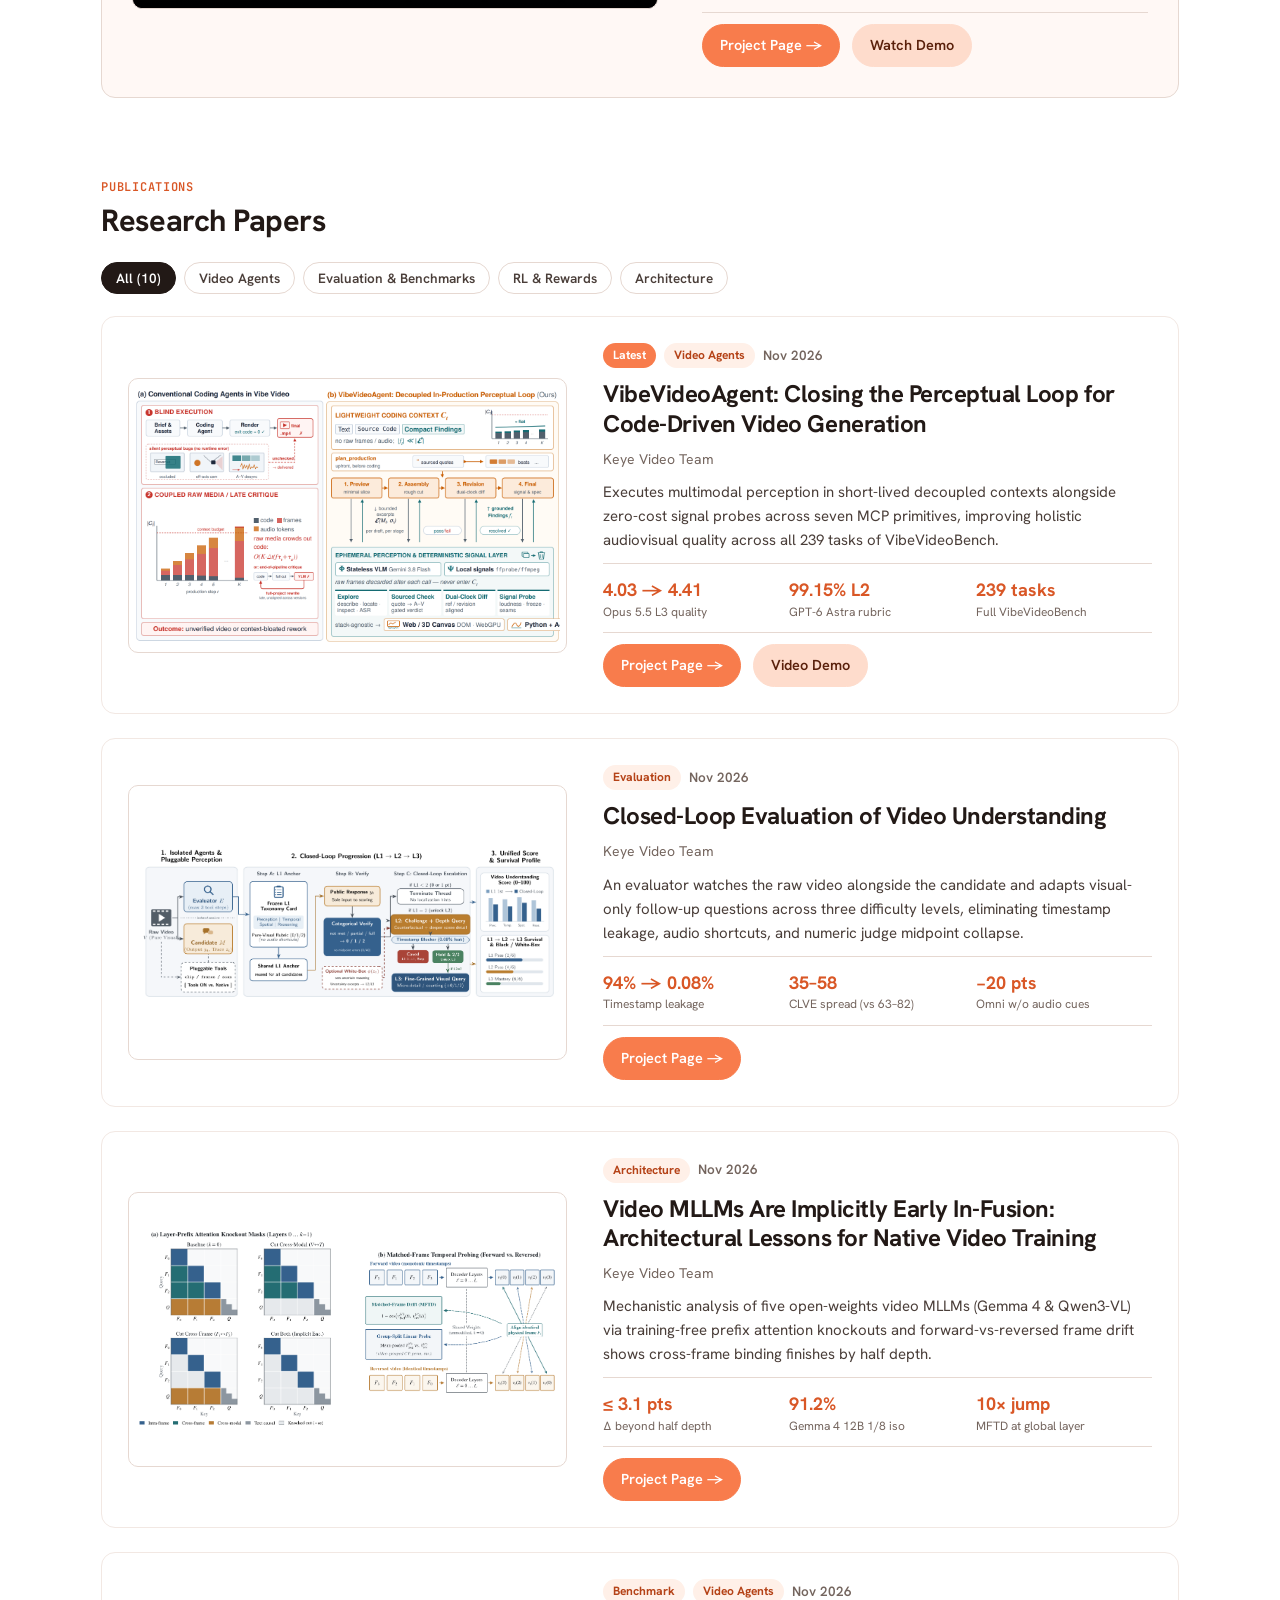
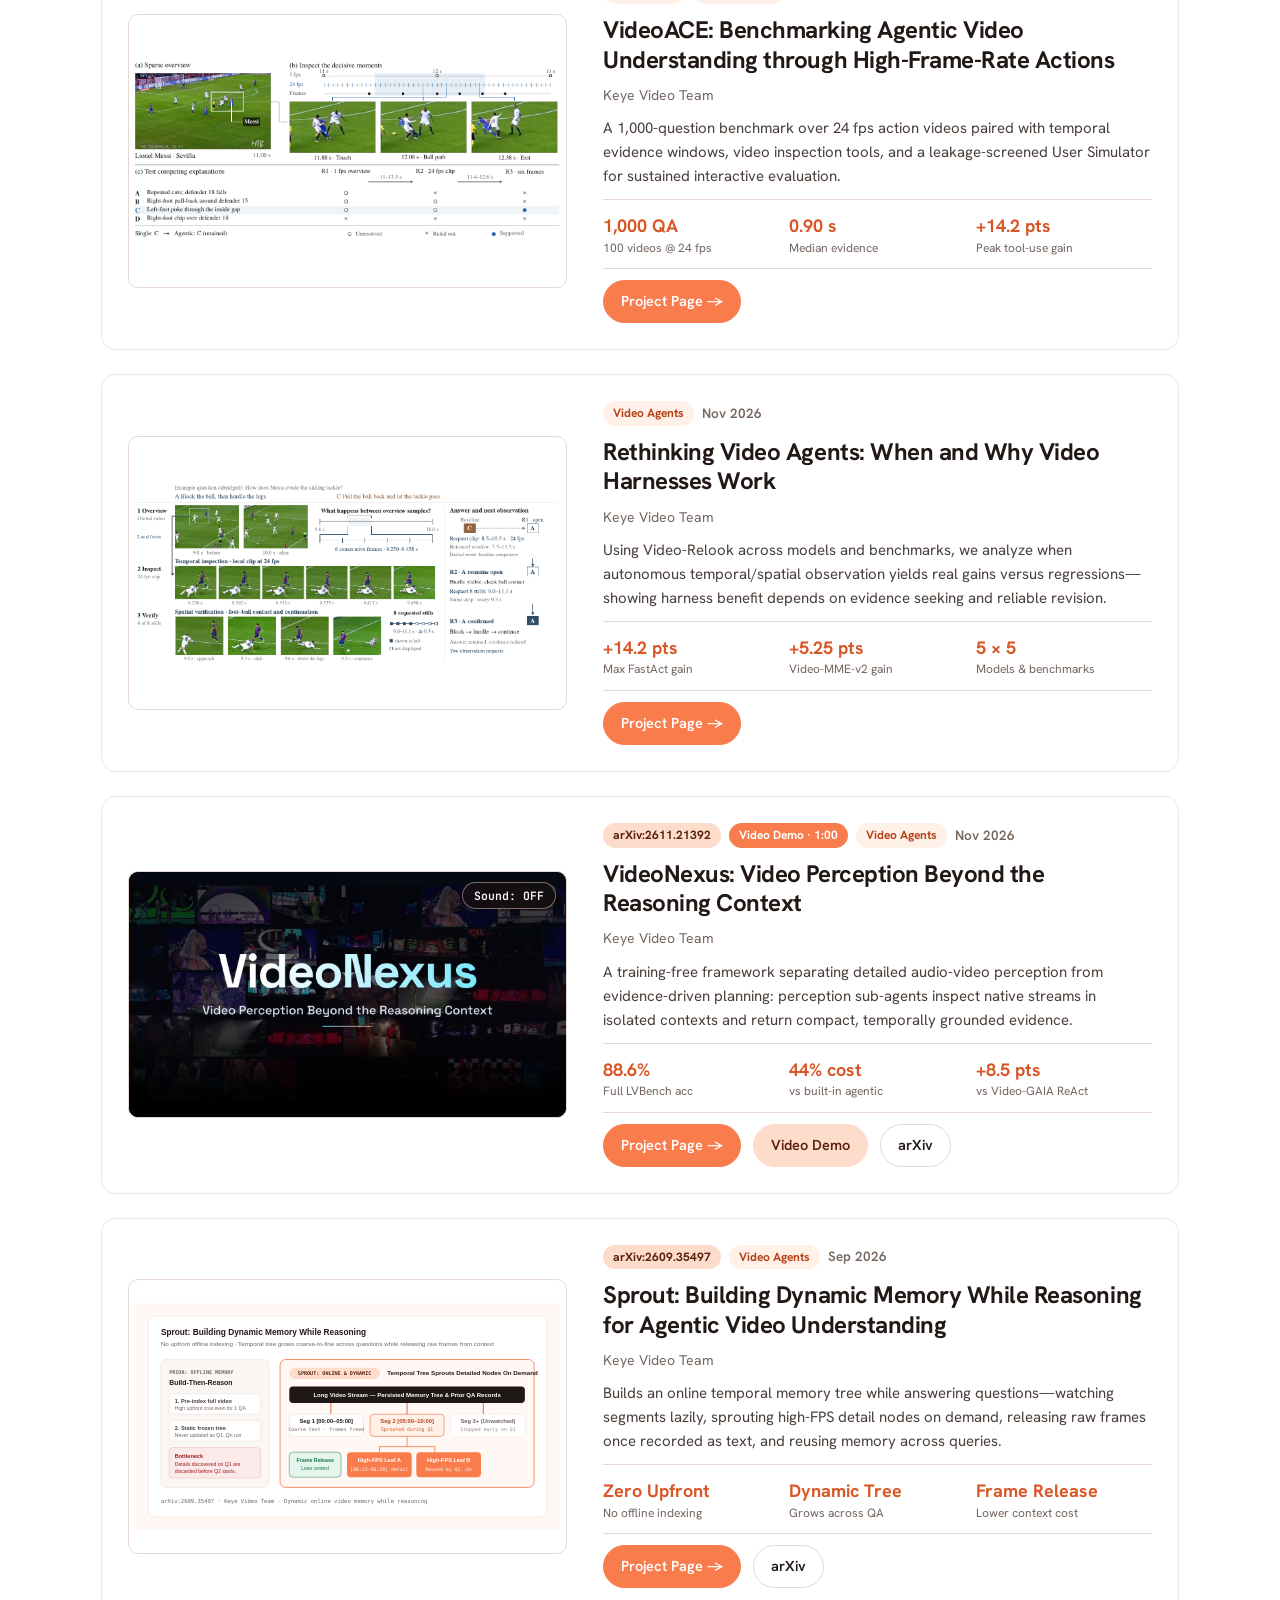
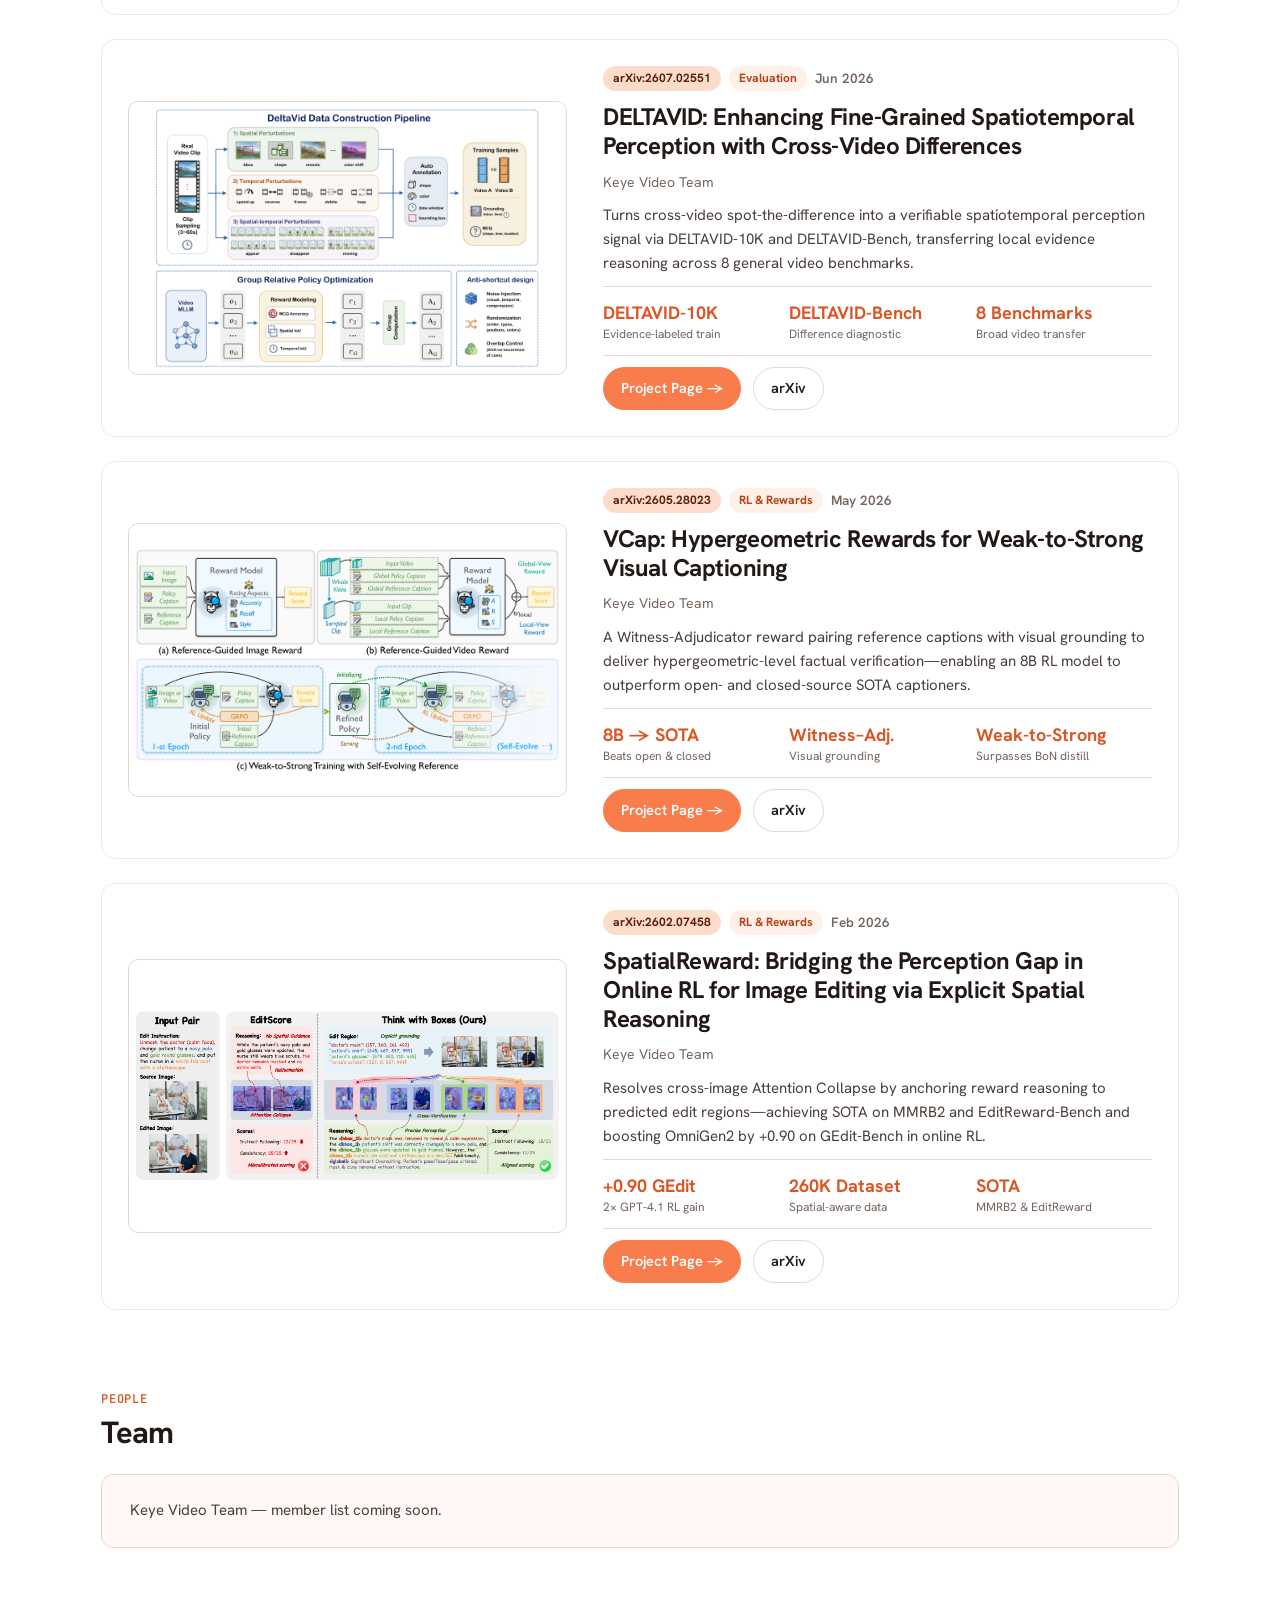
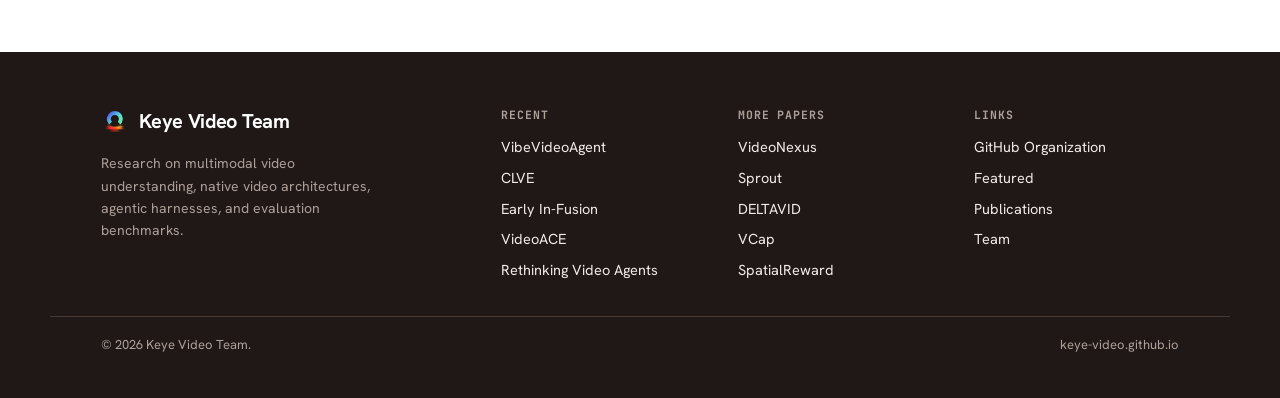
==== commit 6380d493: "演示视频改为可视区静音自动循环播放并增加一键开声按钮" ====
--- a/index.html
+++ b/index.html
@@ -75,7 +75,7 @@
 
     <article class="spotlight">
       <div class="spotlight-visual spotlight-visual--video">
-        <video controls playsinline preload="none" poster="./assets/videos/vibevideoagent-poster.jpg" aria-label="VibeVideoAgent narrated walkthrough and W0448 closed-loop demo">
+        <video autoplay muted loop playsinline controls preload="metadata" data-auto-video poster="./assets/videos/vibevideoagent-poster.jpg" aria-label="VibeVideoAgent narrated walkthrough and W0448 closed-loop demo">
           <source src="./assets/videos/vibevideoagent-demo.mp4" type="video/mp4">
           <track kind="captions" src="./assets/videos/vibevideoagent-demo.vtt" srclang="en" label="English">
         </video>
@@ -255,7 +255,7 @@
       <!-- 5. VideoNexus -->
       <article class="paper-card" data-tags="agents">
         <div class="spotlight-visual spotlight-visual--video">
-          <video controls playsinline preload="none" poster="./assets/videos/videonexus-poster.jpg" aria-label="VideoNexus narrated walkthrough and long-video evidence demo">
+          <video autoplay muted loop playsinline controls preload="metadata" data-auto-video poster="./assets/videos/videonexus-poster.jpg" aria-label="VideoNexus narrated walkthrough and long-video evidence demo">
             <source src="./assets/videos/videonexus-demo.mp4" type="video/mp4">
           </video>
         </div>
--- a/assets/site.css
+++ b/assets/site.css
@@ -419,6 +419,7 @@
   display: block;
 }
 .spotlight-visual--video {
+  position: relative;
   background: #0B0D12;
   padding: 0 !important;
   aspect-ratio: 16 / 9 !important;
@@ -435,6 +436,7 @@
   margin: 18px 0 30px;
 }
 .ar-video-frame {
+  position: relative;
   border-radius: 14px;
   overflow: hidden;
   border: 1px solid var(--rule);
@@ -447,6 +449,37 @@
   height: 100%;
   display: block;
   object-fit: cover;
+}
+/* 自动播放视频右上角一键开声胶囊 */
+.vid-sound-btn {
+  position: absolute;
+  top: 10px;
+  right: 10px;
+  z-index: 4;
+  display: inline-flex;
+  align-items: center;
+  gap: 5px;
+  padding: 5px 11px;
+  border-radius: 999px;
+  border: 1px solid rgba(254, 220, 204, 0.45);
+  background: rgba(22, 17, 15, 0.76);
+  color: #FFF8F5;
+  font-family: var(--font-mono);
+  font-size: 11.5px;
+  font-weight: 600;
+  cursor: pointer;
+  backdrop-filter: blur(8px);
+  -webkit-backdrop-filter: blur(8px);
+  transition: background 0.16s ease, border-color 0.16s ease, transform 0.14s ease;
+}
+.vid-sound-btn:hover {
+  background: var(--brand);
+  border-color: var(--brand);
+  transform: translateY(-1px);
+}
+.vid-sound-btn[aria-pressed="true"] {
+  background: rgba(248, 124, 76, 0.92);
+  border-color: var(--brand);
 }
 .ar-video-fig figcaption {
   margin-top: 10px;
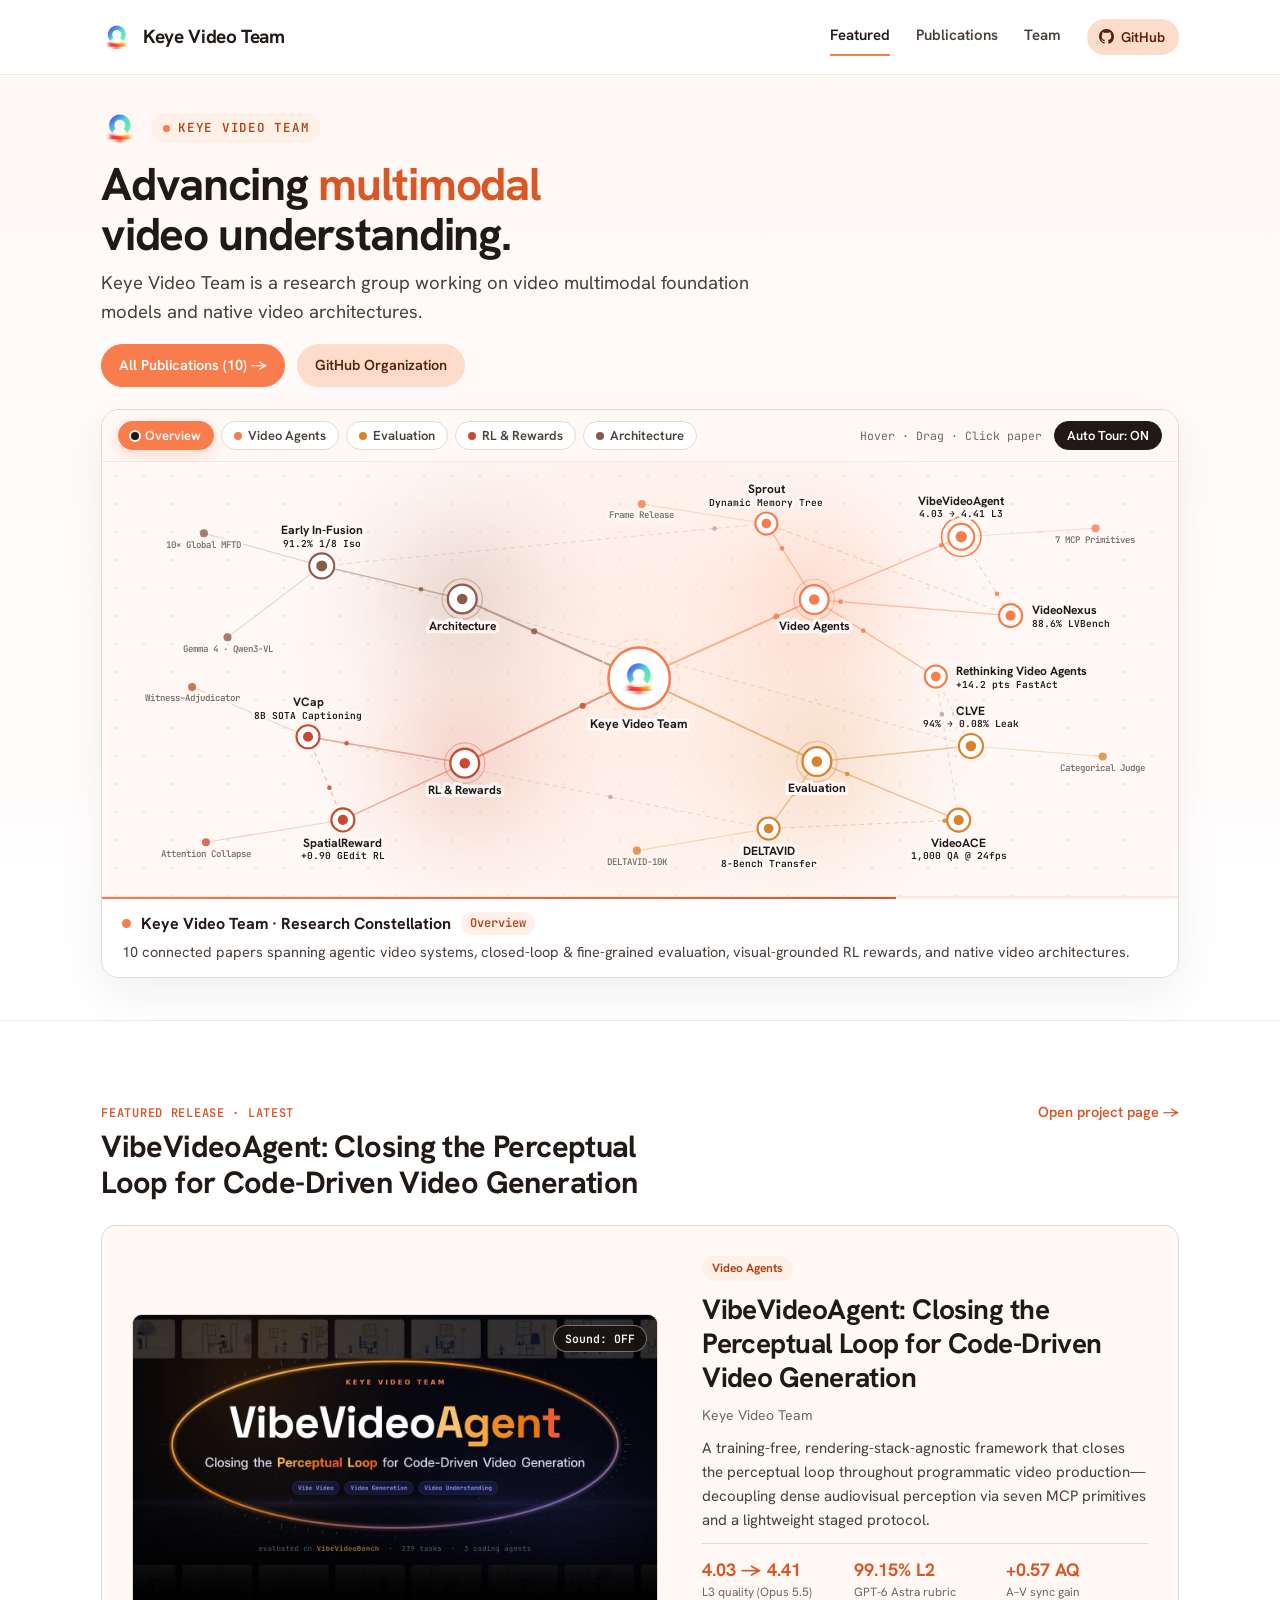
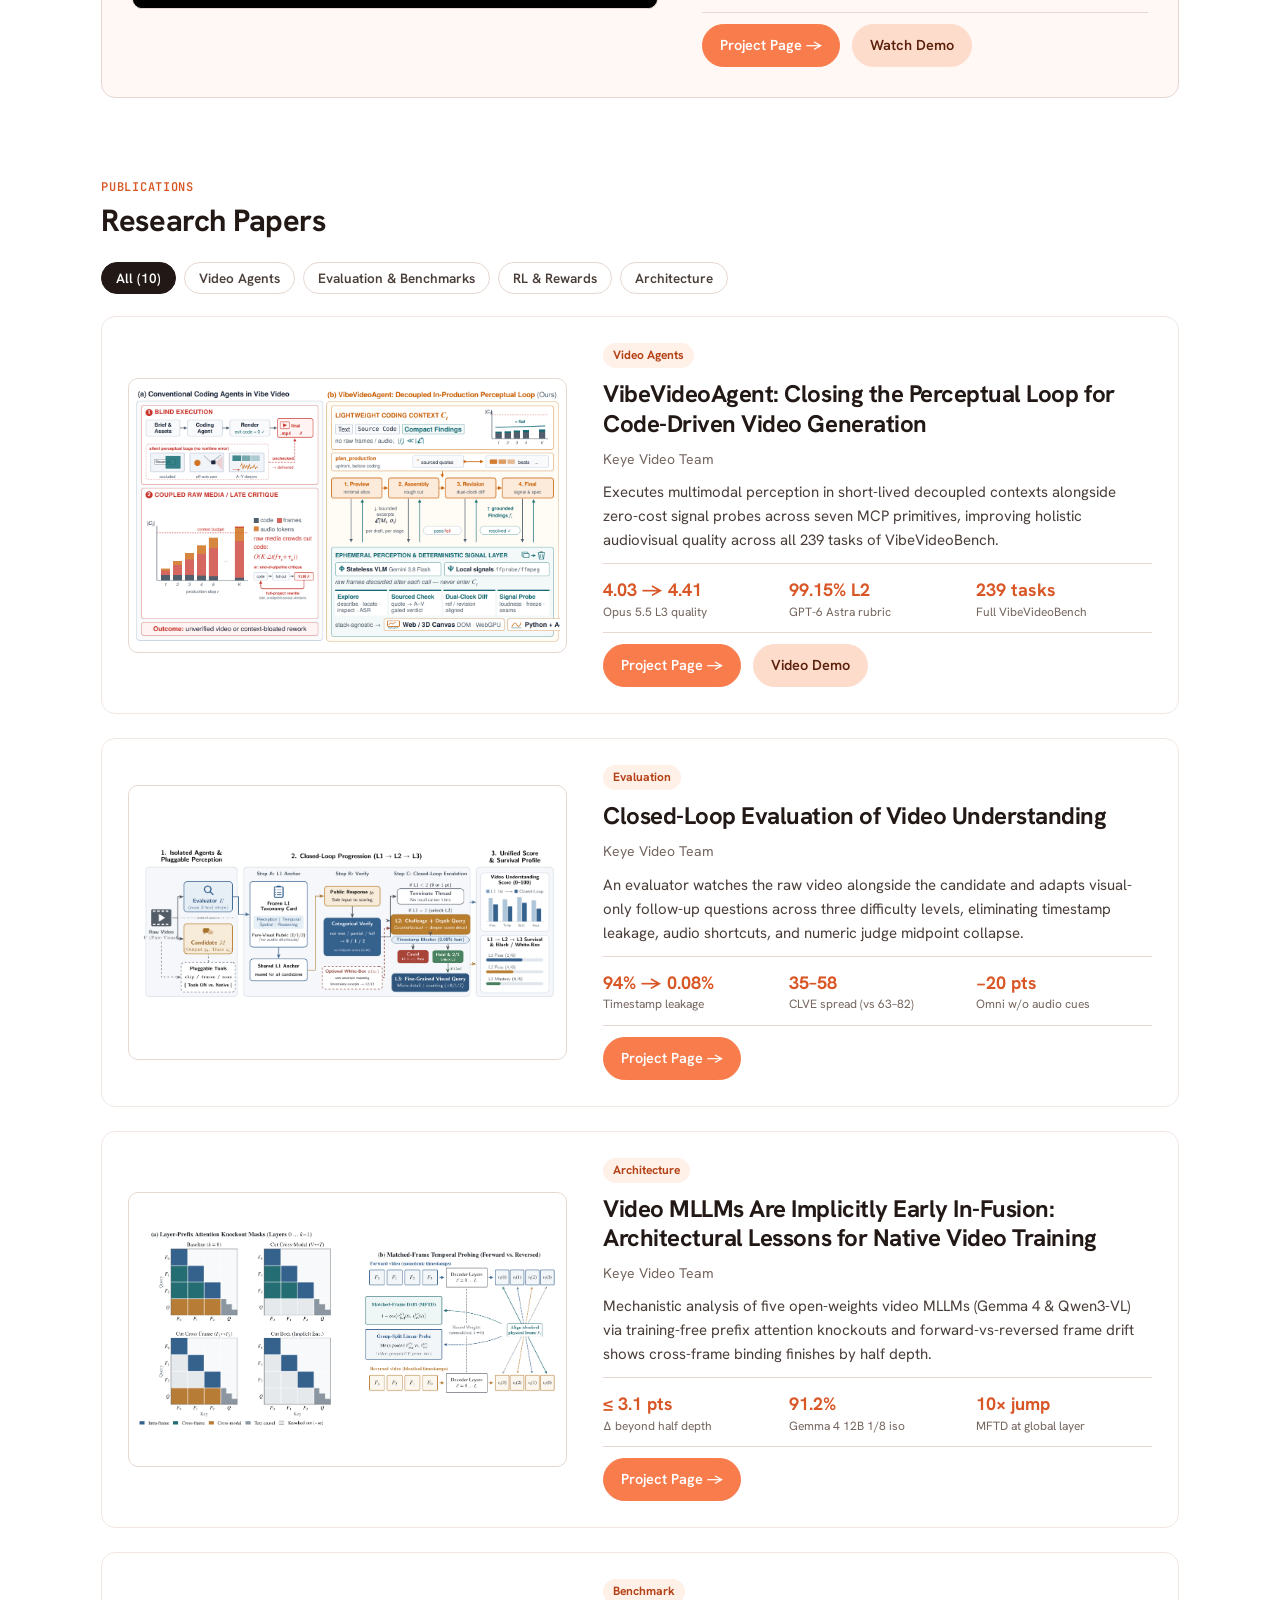
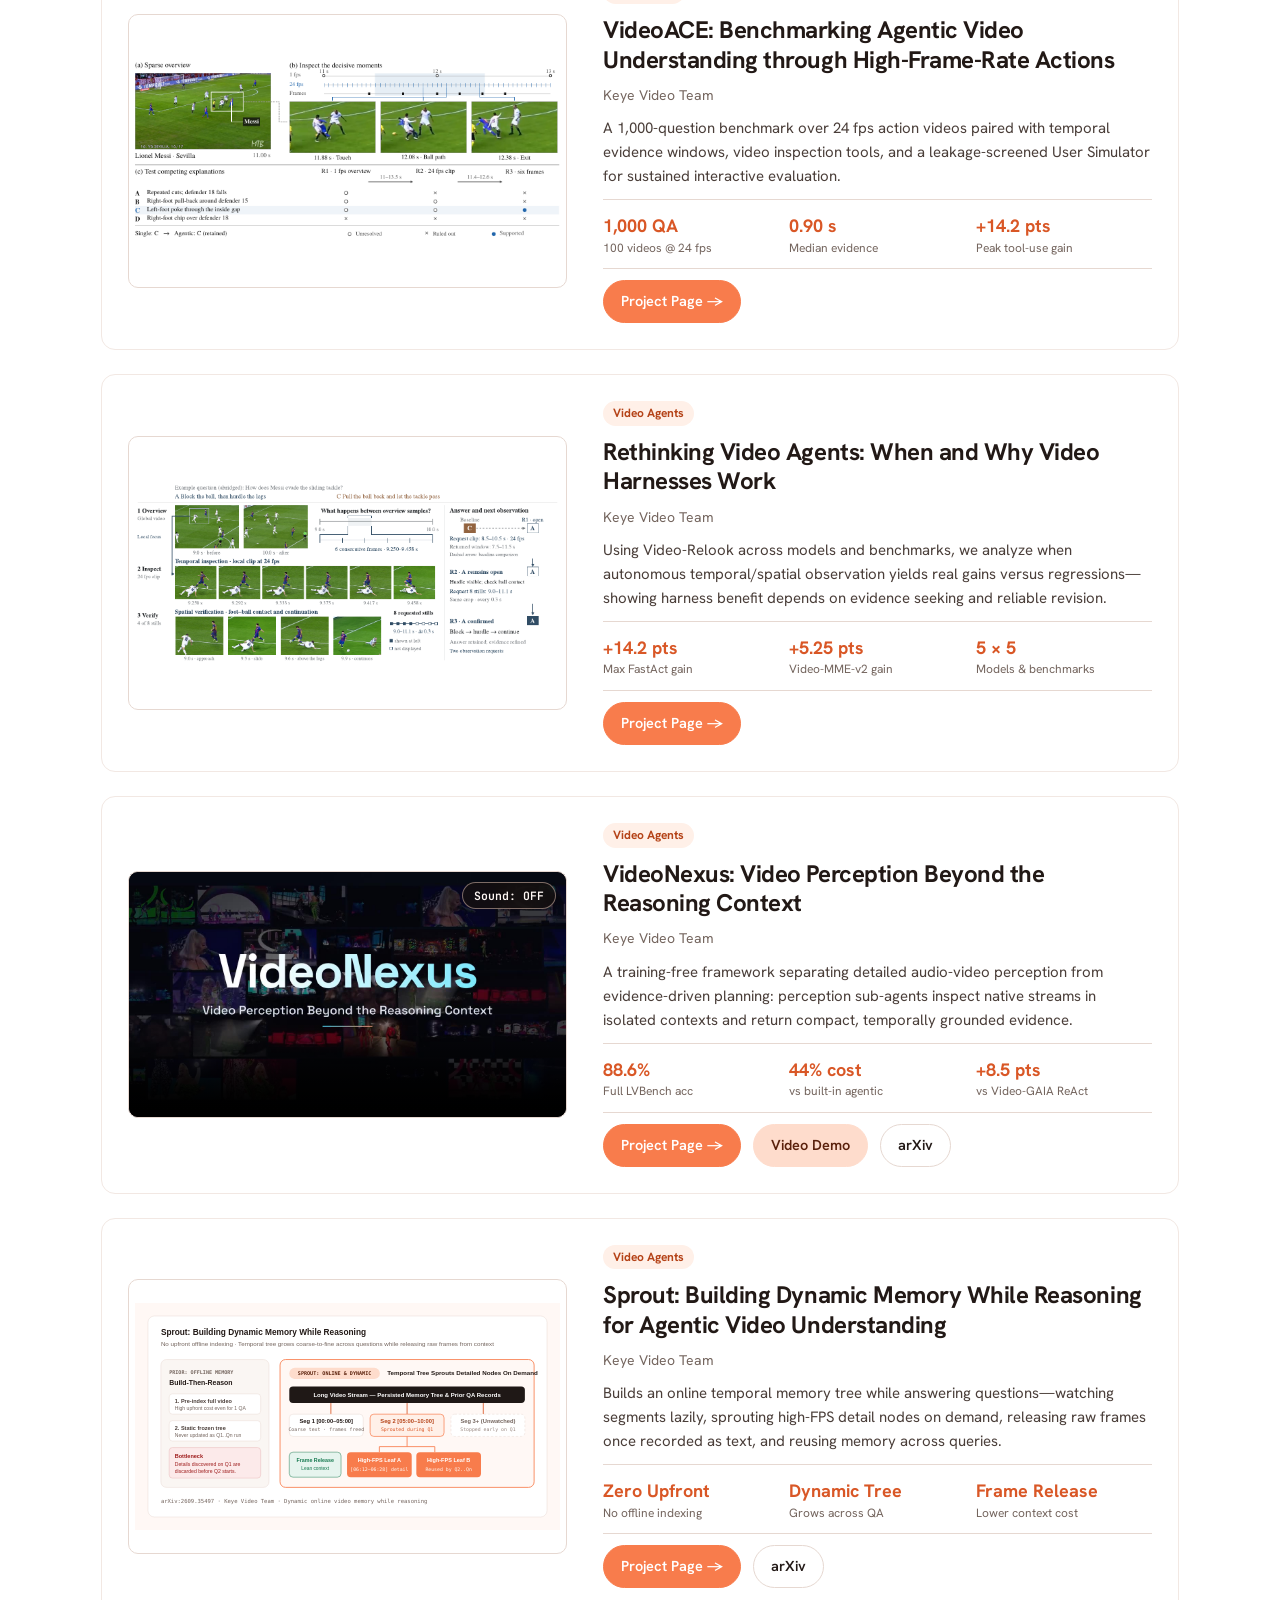
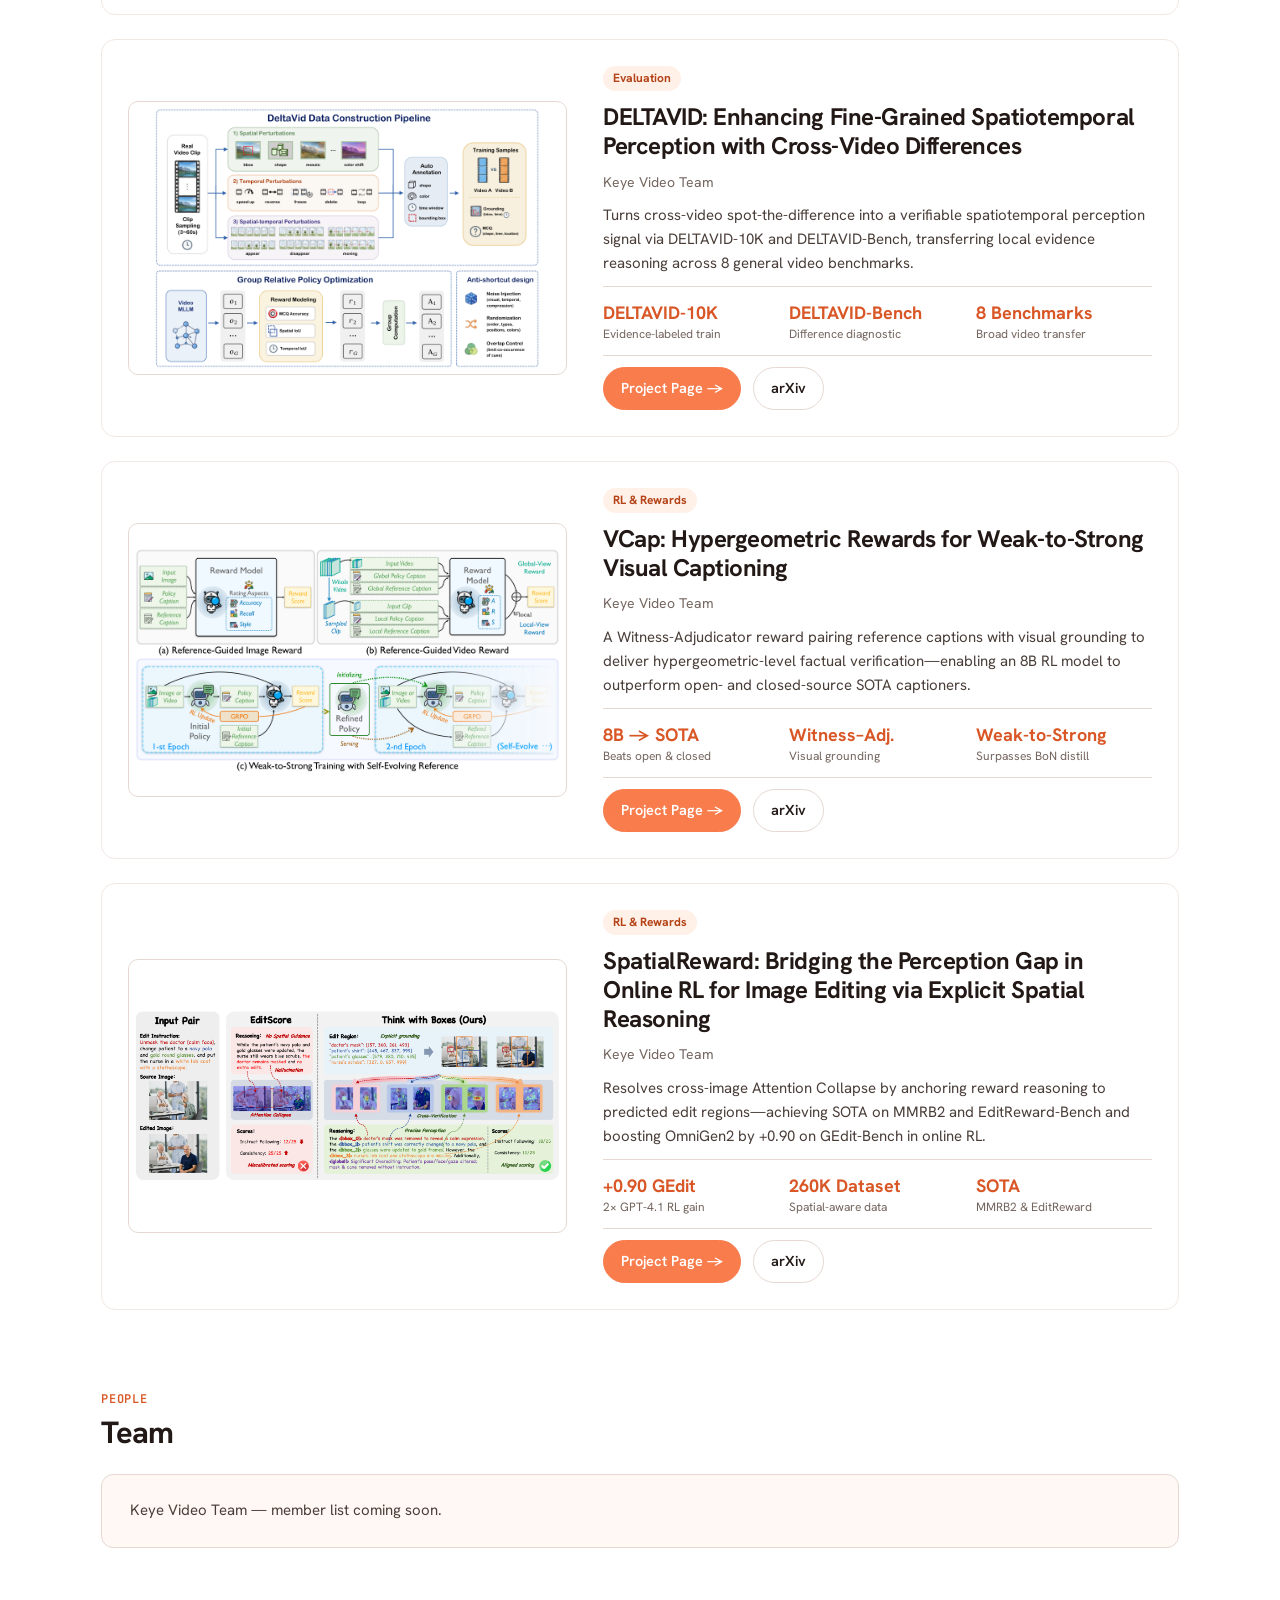
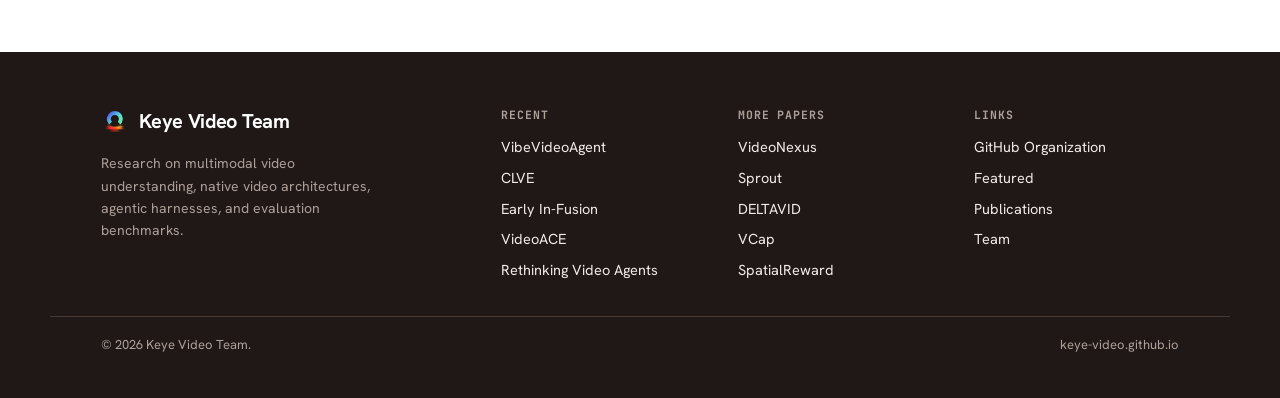
==== commit fea1b762: "精简论文标签行仅保留单一研究类别词" ====
--- a/index.html
+++ b/index.html
@@ -83,10 +83,7 @@
 
       <div class="spotlight-body">
         <div class="spotlight-meta">
-          <span class="badge badge-solid">Latest</span>
-          <span class="badge">Video Demo · 1:01</span>
           <span class="badge badge-soft">Video Agents</span>
-          <span>Nov 2026</span>
         </div>
         <h3 class="spotlight-title">
           <a href="./vibevideoagent/index.html">VibeVideoAgent: Closing the Perceptual Loop for Code-Driven Video Generation</a>
@@ -136,9 +133,7 @@
         </a>
         <div class="spotlight-body">
           <div class="spotlight-meta">
-            <span class="badge badge-solid">Latest</span>
             <span class="badge badge-soft">Video Agents</span>
-            <span>Nov 2026</span>
           </div>
           <h3 class="spotlight-title"><a href="./vibevideoagent/index.html">VibeVideoAgent: Closing the Perceptual Loop for Code-Driven Video Generation</a></h3>
           <p class="spotlight-authors">Keye Video Team</p>
@@ -163,7 +158,6 @@
         <div class="spotlight-body">
           <div class="spotlight-meta">
             <span class="badge badge-soft">Evaluation</span>
-            <span>Nov 2026</span>
           </div>
           <h3 class="spotlight-title"><a href="./clve/index.html">Closed-Loop Evaluation of Video Understanding</a></h3>
           <p class="spotlight-authors">Keye Video Team</p>
@@ -187,7 +181,6 @@
         <div class="spotlight-body">
           <div class="spotlight-meta">
             <span class="badge badge-soft">Architecture</span>
-            <span>Nov 2026</span>
           </div>
           <h3 class="spotlight-title"><a href="./early-in-fusion/index.html">Video MLLMs Are Implicitly Early In-Fusion: Architectural Lessons for Native Video Training</a></h3>
           <p class="spotlight-authors">Keye Video Team</p>
@@ -211,8 +204,6 @@
         <div class="spotlight-body">
           <div class="spotlight-meta">
             <span class="badge badge-soft">Benchmark</span>
-            <span class="badge badge-soft">Video Agents</span>
-            <span>Nov 2026</span>
           </div>
           <h3 class="spotlight-title"><a href="./videoace/index.html">VideoACE: Benchmarking Agentic Video Understanding through High-Frame-Rate Actions</a></h3>
           <p class="spotlight-authors">Keye Video Team</p>
@@ -236,7 +227,6 @@
         <div class="spotlight-body">
           <div class="spotlight-meta">
             <span class="badge badge-soft">Video Agents</span>
-            <span>Nov 2026</span>
           </div>
           <h3 class="spotlight-title"><a href="./rethinking-video-agents/index.html">Rethinking Video Agents: When and Why Video Harnesses Work</a></h3>
           <p class="spotlight-authors">Keye Video Team</p>
@@ -261,10 +251,7 @@
         </div>
         <div class="spotlight-body">
           <div class="spotlight-meta">
-            <span class="badge">arXiv:2611.21392</span>
-            <span class="badge badge-solid">Video Demo · 1:00</span>
             <span class="badge badge-soft">Video Agents</span>
-            <span>Nov 2026</span>
           </div>
           <h3 class="spotlight-title"><a href="./videonexus/index.html">VideoNexus: Video Perception Beyond the Reasoning Context</a></h3>
           <p class="spotlight-authors">Keye Video Team</p>
@@ -289,9 +276,7 @@
         </a>
         <div class="spotlight-body">
           <div class="spotlight-meta">
-            <span class="badge">arXiv:2609.35497</span>
             <span class="badge badge-soft">Video Agents</span>
-            <span>Sep 2026</span>
           </div>
           <h3 class="spotlight-title"><a href="./sprout/index.html">Sprout: Building Dynamic Memory While Reasoning for Agentic Video Understanding</a></h3>
           <p class="spotlight-authors">Keye Video Team</p>
@@ -315,9 +300,7 @@
         </a>
         <div class="spotlight-body">
           <div class="spotlight-meta">
-            <span class="badge">arXiv:2607.02551</span>
             <span class="badge badge-soft">Evaluation</span>
-            <span>Jun 2026</span>
           </div>
           <h3 class="spotlight-title"><a href="./deltavid/index.html">DELTAVID: Enhancing Fine-Grained Spatiotemporal Perception with Cross-Video Differences</a></h3>
           <p class="spotlight-authors">Keye Video Team</p>
@@ -341,9 +324,7 @@
         </a>
         <div class="spotlight-body">
           <div class="spotlight-meta">
-            <span class="badge">arXiv:2605.28023</span>
             <span class="badge badge-soft">RL &amp; Rewards</span>
-            <span>May 2026</span>
           </div>
           <h3 class="spotlight-title"><a href="./vcap/index.html">VCap: Hypergeometric Rewards for Weak-to-Strong Visual Captioning</a></h3>
           <p class="spotlight-authors">Keye Video Team</p>
@@ -367,9 +348,7 @@
         </a>
         <div class="spotlight-body">
           <div class="spotlight-meta">
-            <span class="badge">arXiv:2602.07458</span>
             <span class="badge badge-soft">RL &amp; Rewards</span>
-            <span>Feb 2026</span>
           </div>
           <h3 class="spotlight-title"><a href="./spatialreward/index.html">SpatialReward: Bridging the Perception Gap in Online RL for Image Editing via Explicit Spatial Reasoning</a></h3>
           <p class="spotlight-authors">Keye Video Team</p>
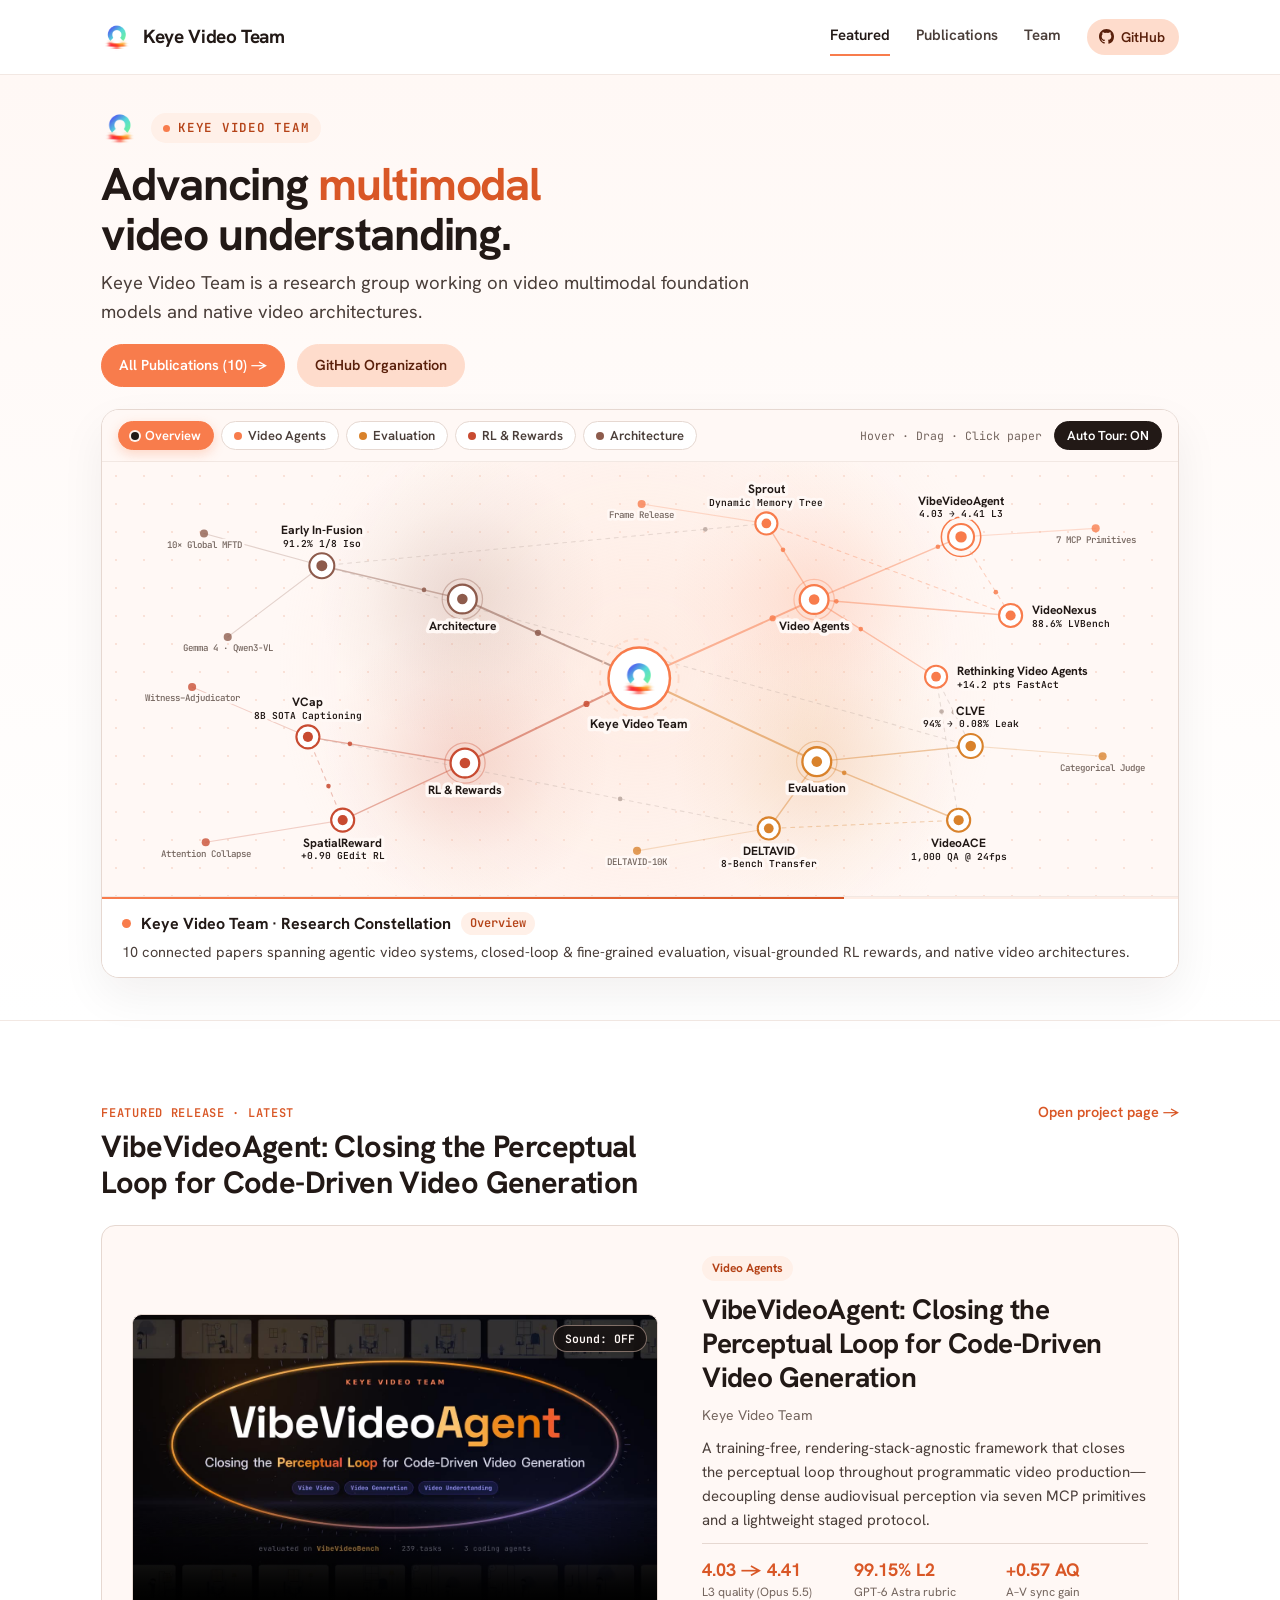
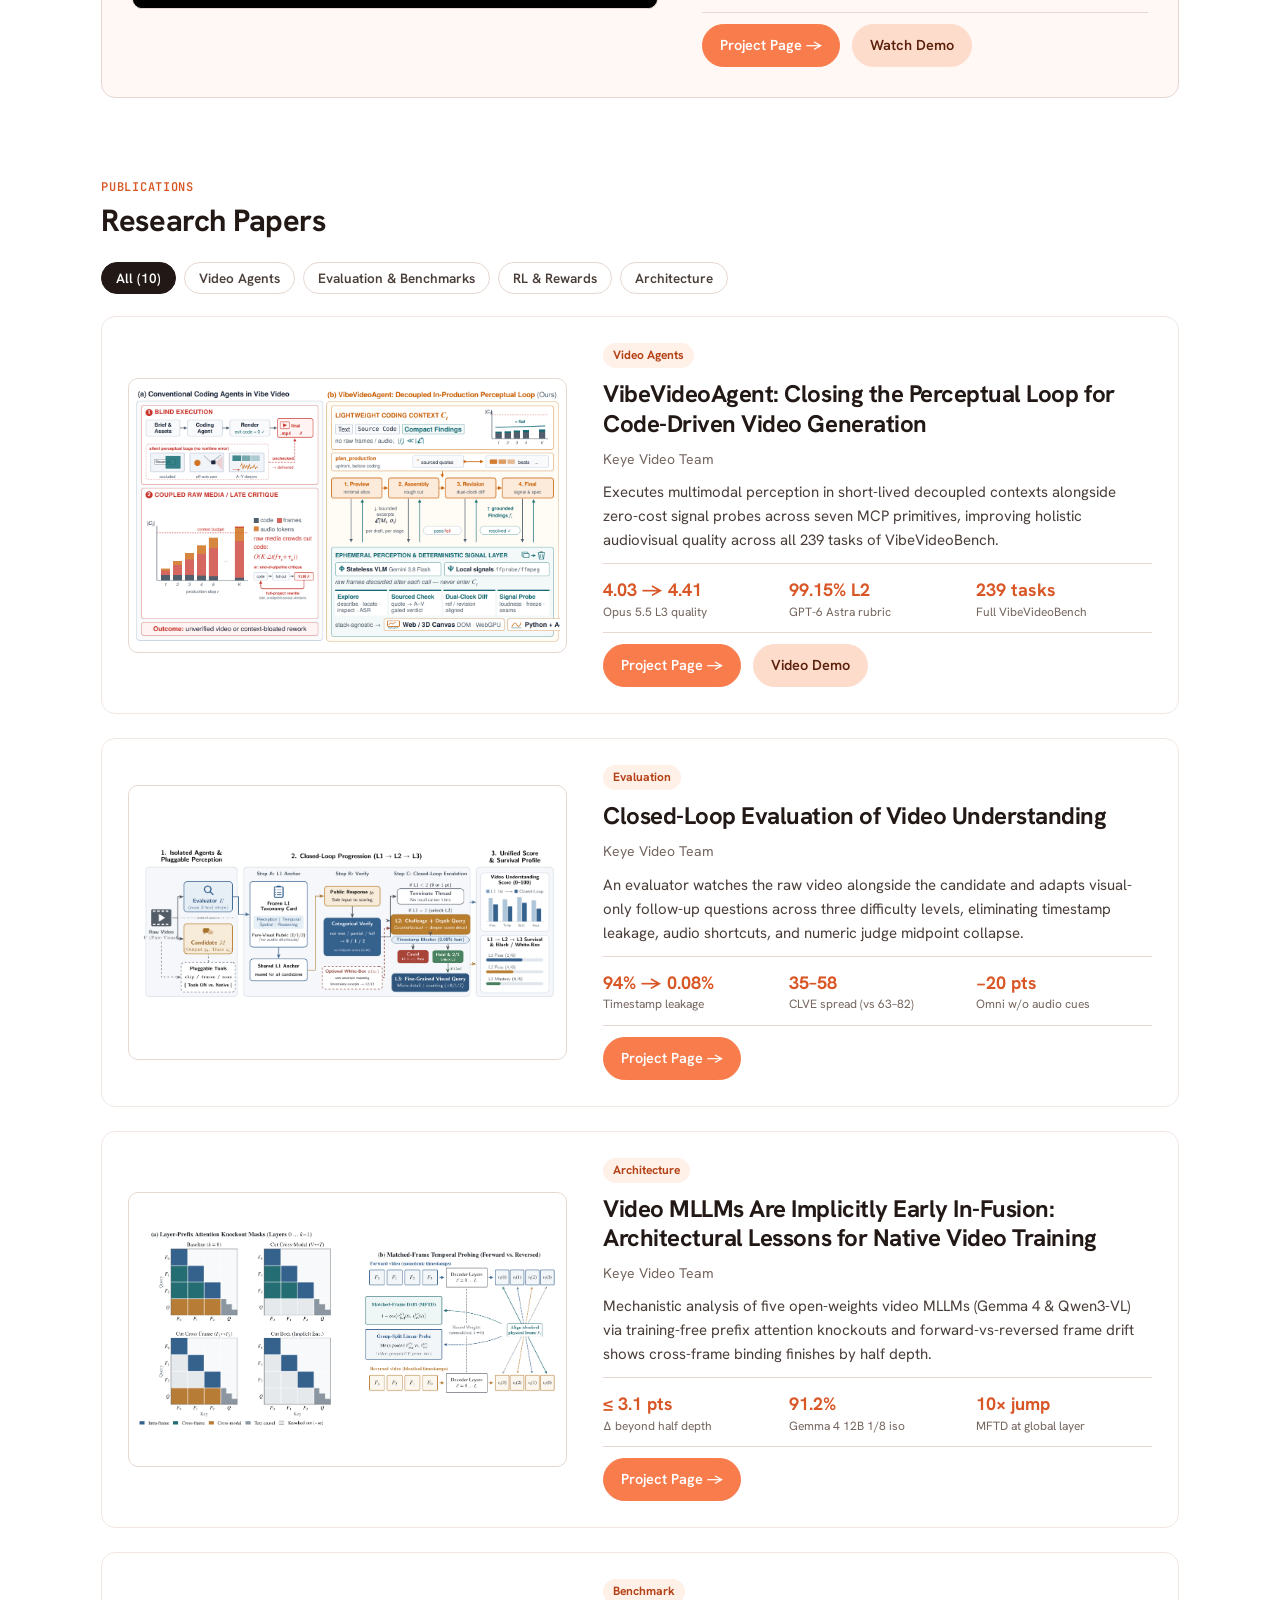
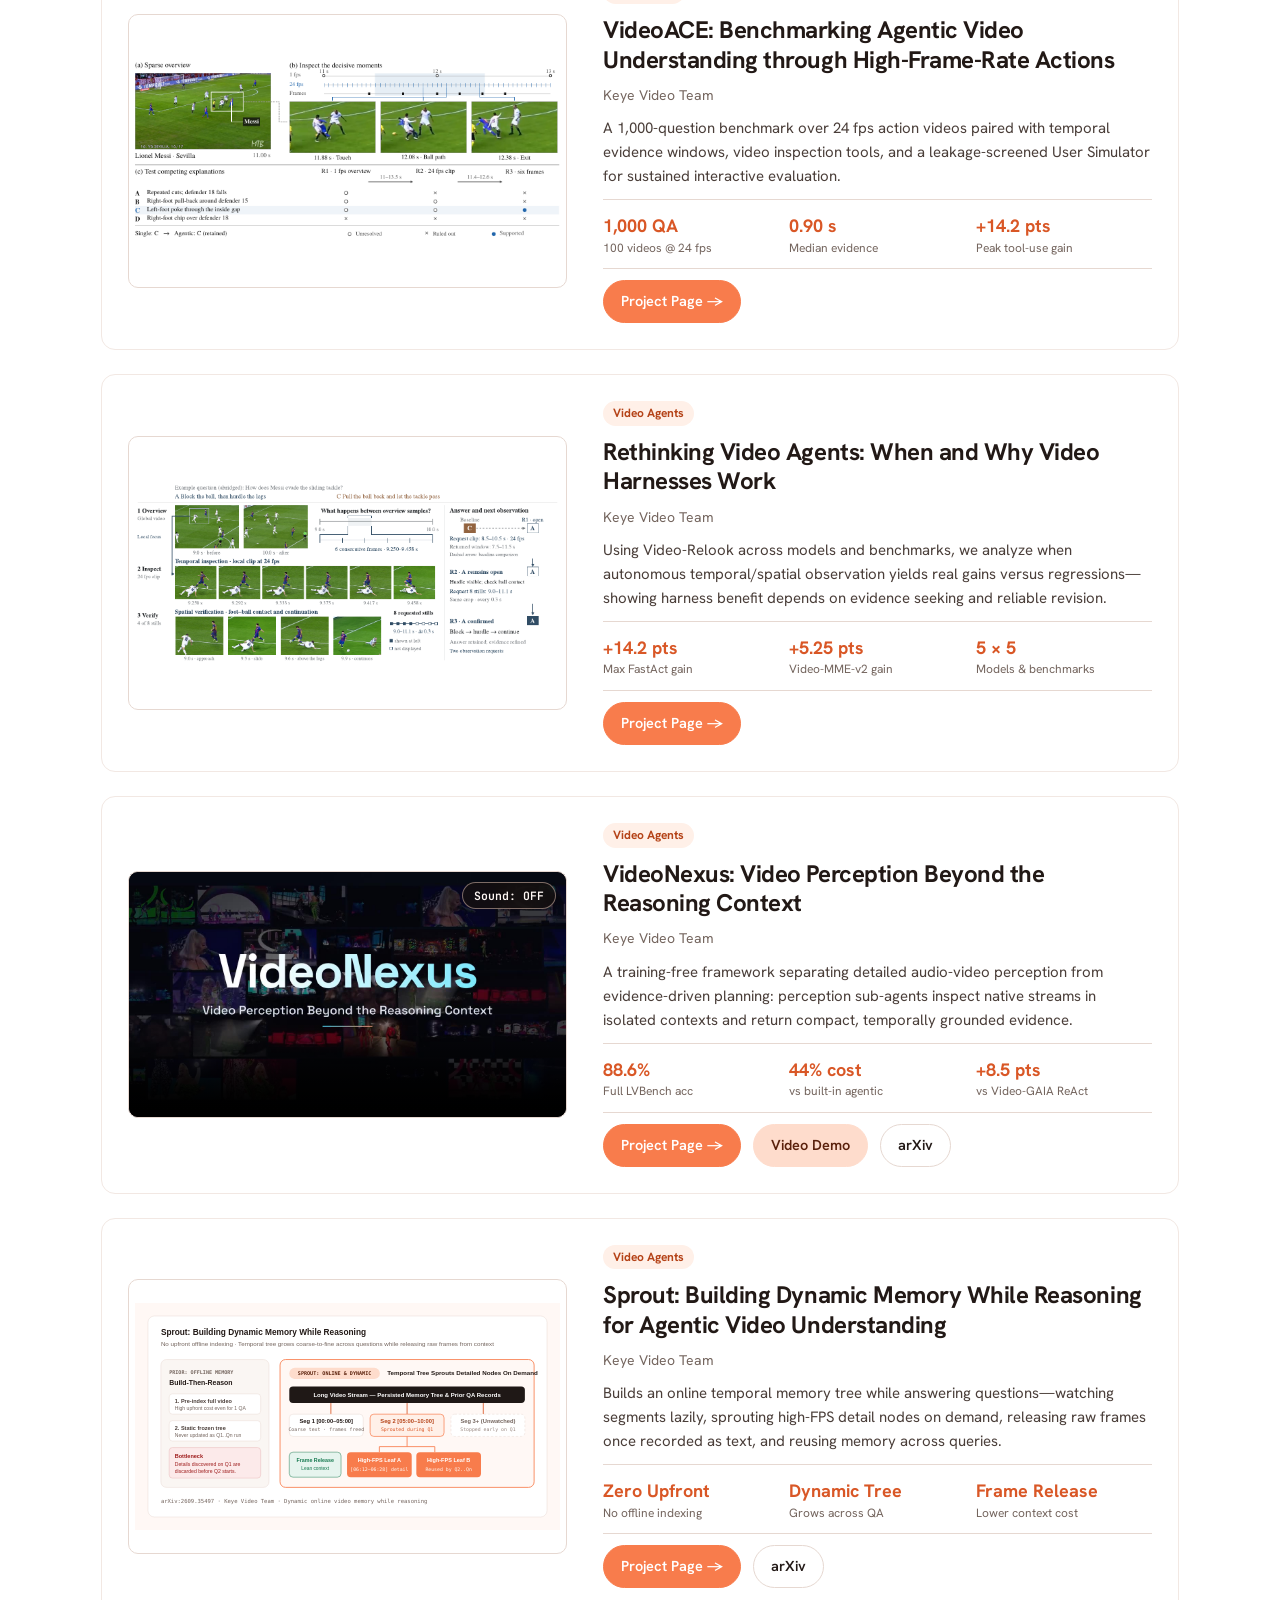
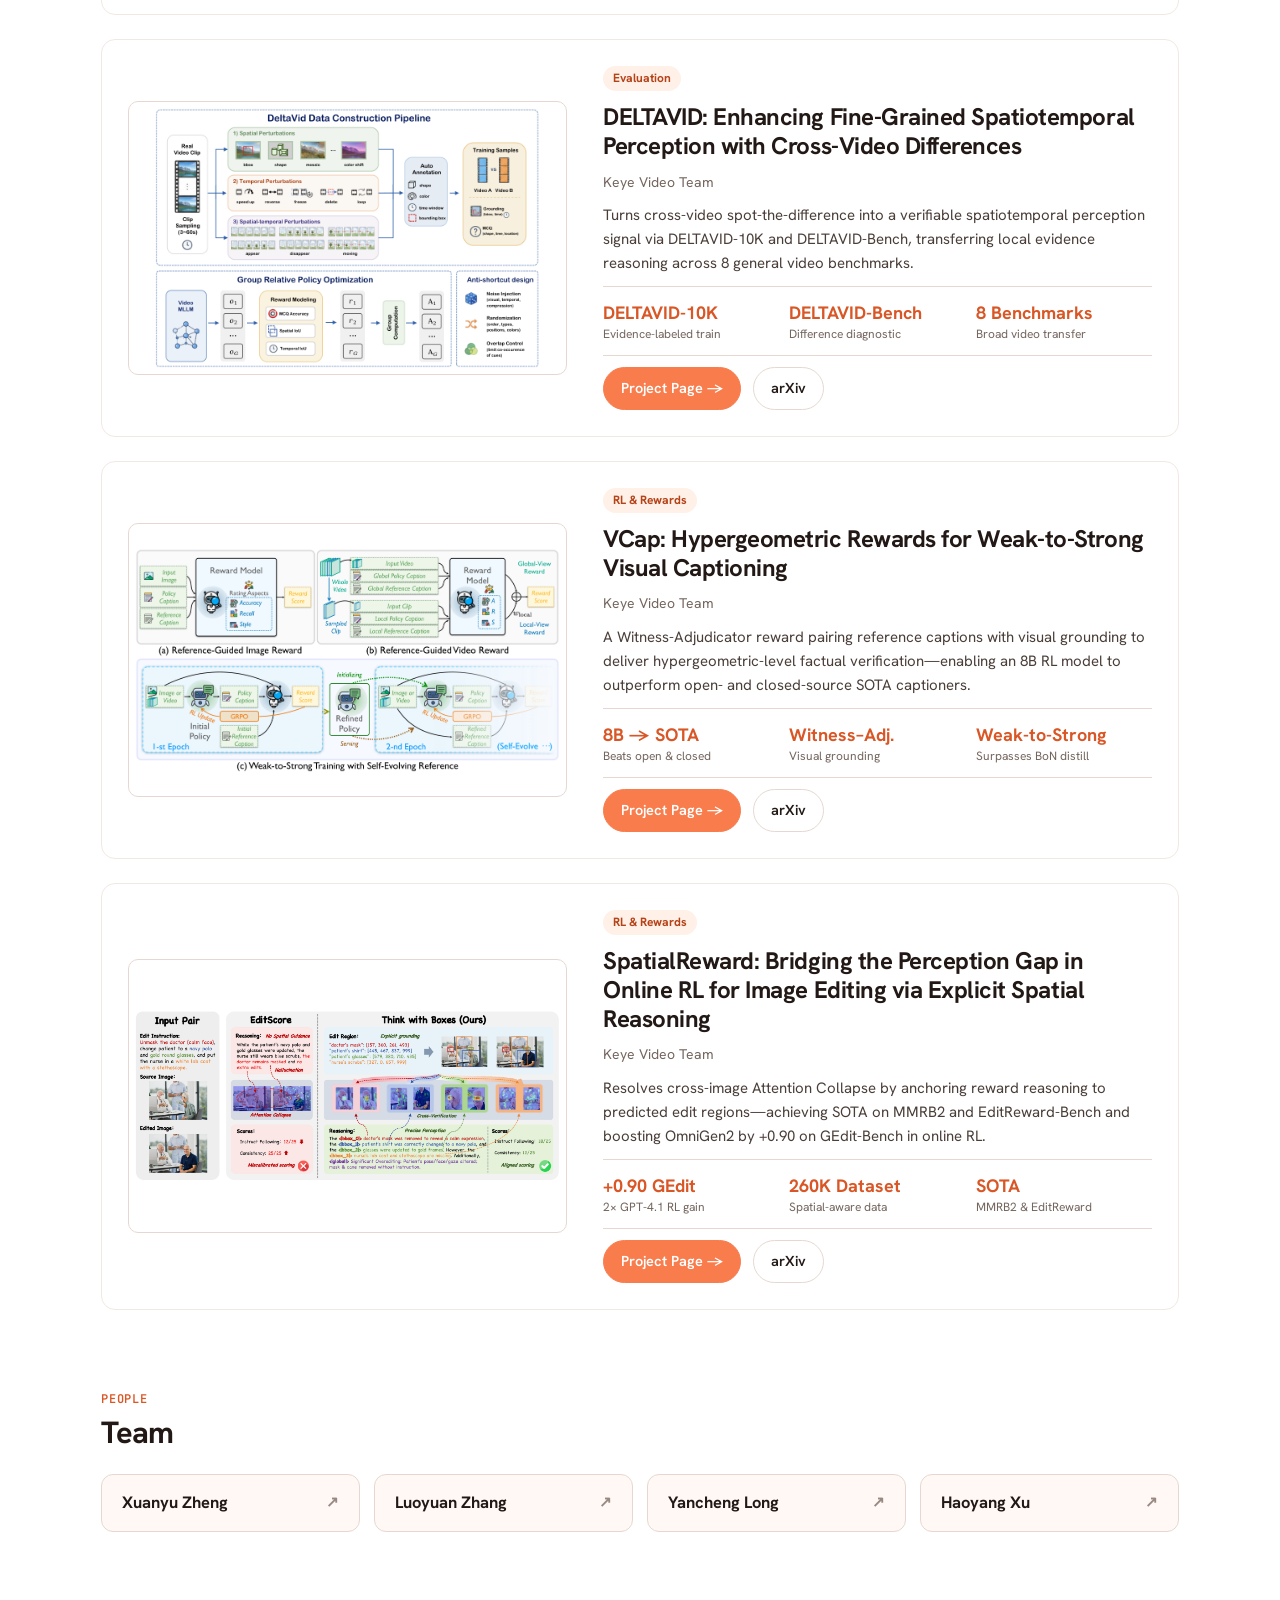
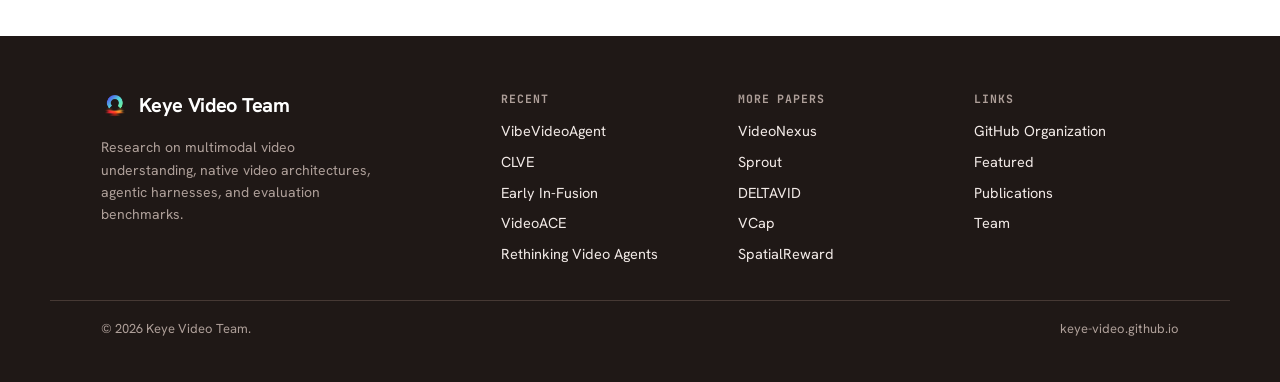
==== commit 594d418d: "更新首页团队成员极简个人主页链接卡片" ====
--- a/index.html
+++ b/index.html
@@ -369,7 +369,7 @@
   </div>
 </section>
 
-<!-- ============ Team（按要求先留空、不分角色） ============ -->
+<!-- ============ Team（扁平展示、不分角色） ============ -->
 <section class="journal" id="team">
   <div class="page">
     <div class="sec-head">
@@ -378,8 +378,23 @@
         <h2 class="sec-title">Team</h2>
       </div>
     </div>
-    <div class="collab-band">
-      <p>Keye Video Team — member list coming soon.</p>
+    <div class="people-grid">
+      <a class="person-card" href="https://neuxuanyuzheng.github.io/" target="_blank" rel="noopener">
+        <span class="person-name">Xuanyu Zheng</span>
+        <span class="person-arrow" aria-hidden="true">↗</span>
+      </a>
+      <a class="person-card" href="https://royalzhang.com/" target="_blank" rel="noopener">
+        <span class="person-name">Luoyuan Zhang</span>
+        <span class="person-arrow" aria-hidden="true">↗</span>
+      </a>
+      <a class="person-card" href="https://lorangan-ddup.github.io/" target="_blank" rel="noopener">
+        <span class="person-name">Yancheng Long</span>
+        <span class="person-arrow" aria-hidden="true">↗</span>
+      </a>
+      <a class="person-card" href="https://haoyxu7.github.io/" target="_blank" rel="noopener">
+        <span class="person-name">Haoyang Xu</span>
+        <span class="person-arrow" aria-hidden="true">↗</span>
+      </a>
     </div>
   </div>
 </section>
--- a/assets/site.css
+++ b/assets/site.css
@@ -614,19 +614,41 @@
 }
 @media (max-width: 600px) { .log li { grid-template-columns: 84px minmax(0, 1fr); gap: 12px; } }
 
-/* 5. 团队成员网格 */
+/* 5. 团队成员网格（极简扁平链接卡片、不分角色） */
 .people-grid {
   display: grid;
-  grid-template-columns: repeat(auto-fill, minmax(190px, 1fr));
-  gap: 14px 24px;
-  margin-bottom: 28px;
+  grid-template-columns: repeat(auto-fit, minmax(210px, 1fr));
+  gap: 14px;
 }
 .person-card {
-  padding: 16px 0 12px;
-  border-top: 2px solid var(--rule);
-}
-.person-name { font-size: 16.5px; font-weight: 700; color: var(--ink); }
-.person-role { font-size: 13.5px; color: var(--ink-3); margin-top: 3px; }
+  display: flex;
+  align-items: center;
+  justify-content: space-between;
+  gap: 12px;
+  padding: 16px 20px;
+  border-radius: 12px;
+  background: var(--paper-2);
+  border: 1px solid var(--rule);
+  color: var(--ink);
+  transition: transform 0.2s ease, border-color 0.2s ease, background 0.2s ease, box-shadow 0.2s ease;
+}
+.person-card:hover {
+  transform: translateY(-2px);
+  border-color: var(--brand);
+  background: #FFFFFF;
+  box-shadow: 0 10px 24px rgba(34, 25, 22, 0.06);
+}
+.person-name { font-size: 16.5px; font-weight: 700; color: var(--ink); line-height: 1.25; }
+.person-arrow {
+  font-size: 15px;
+  font-weight: 600;
+  color: var(--ink-4);
+  transition: transform 0.2s ease, color 0.2s ease;
+}
+.person-card:hover .person-arrow {
+  color: var(--accent);
+  transform: translate(2px, -2px);
+}
 
 .collab-band {
   display: flex;
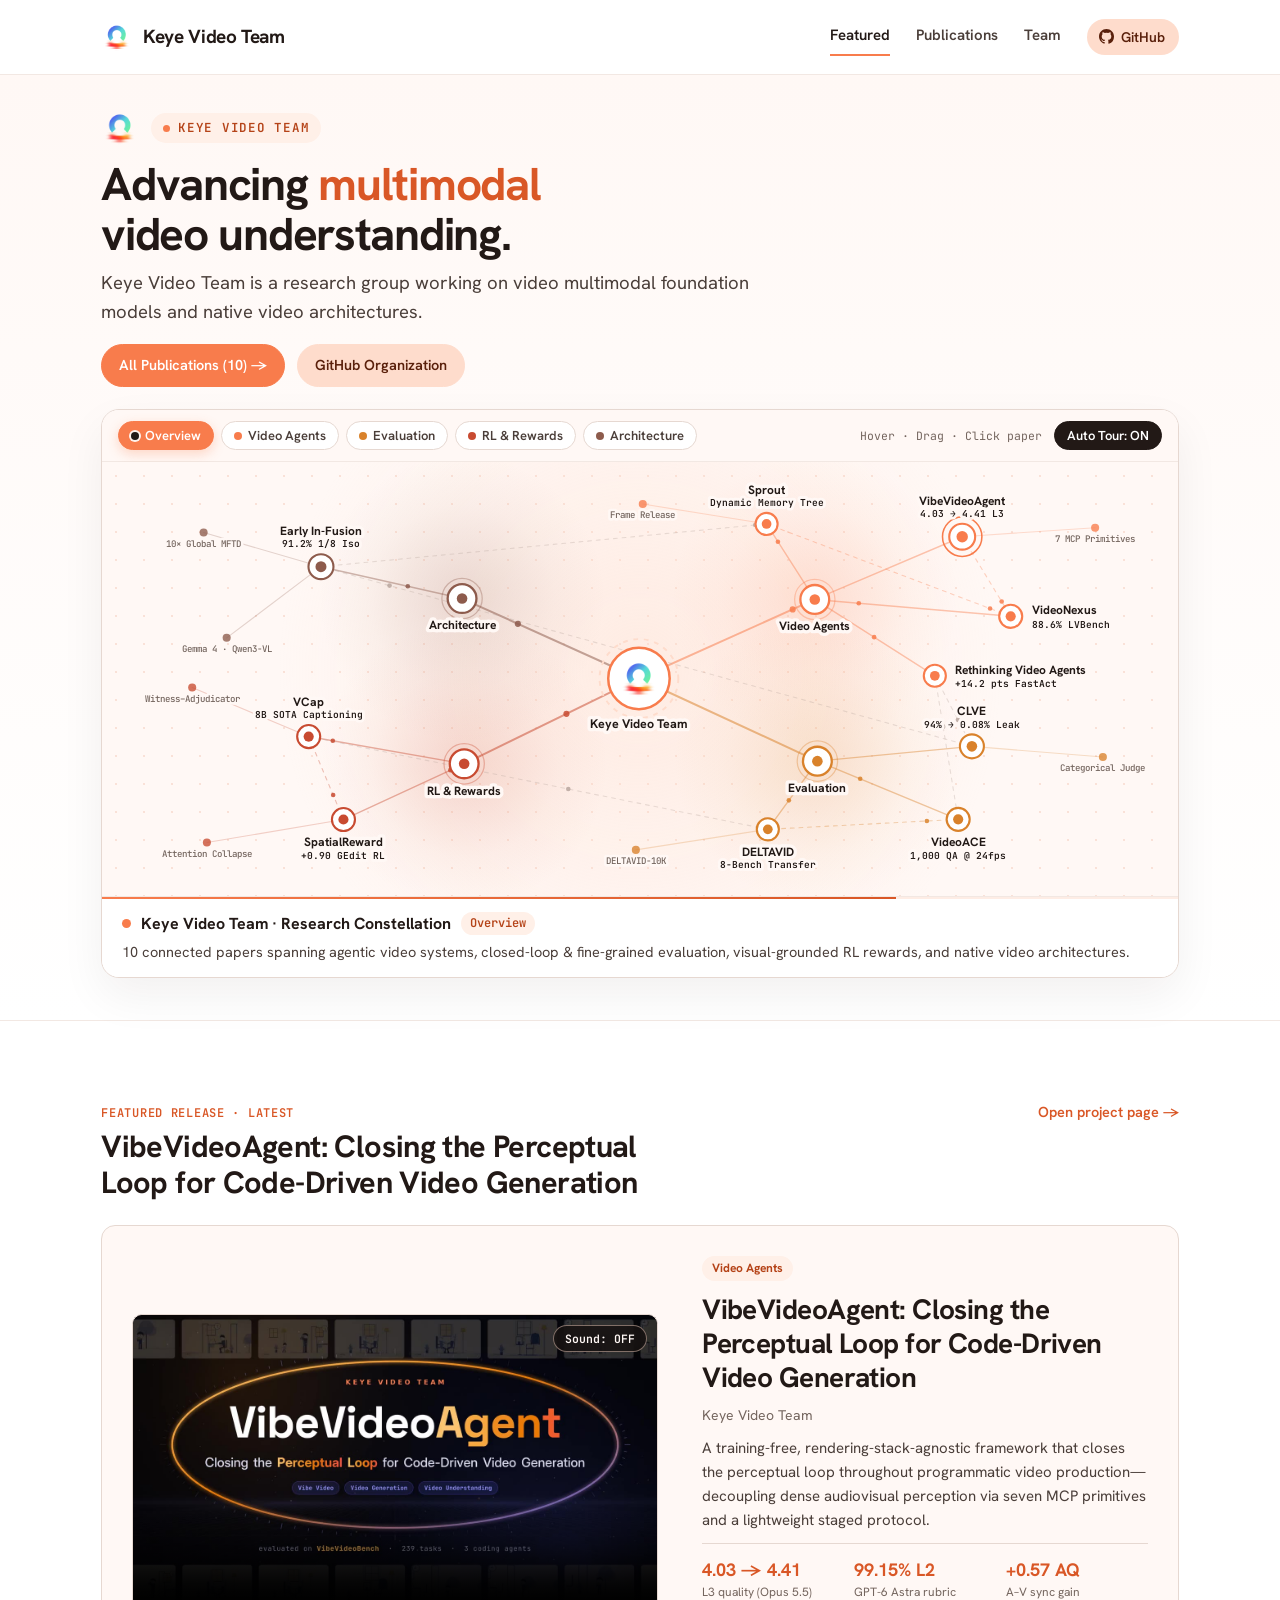
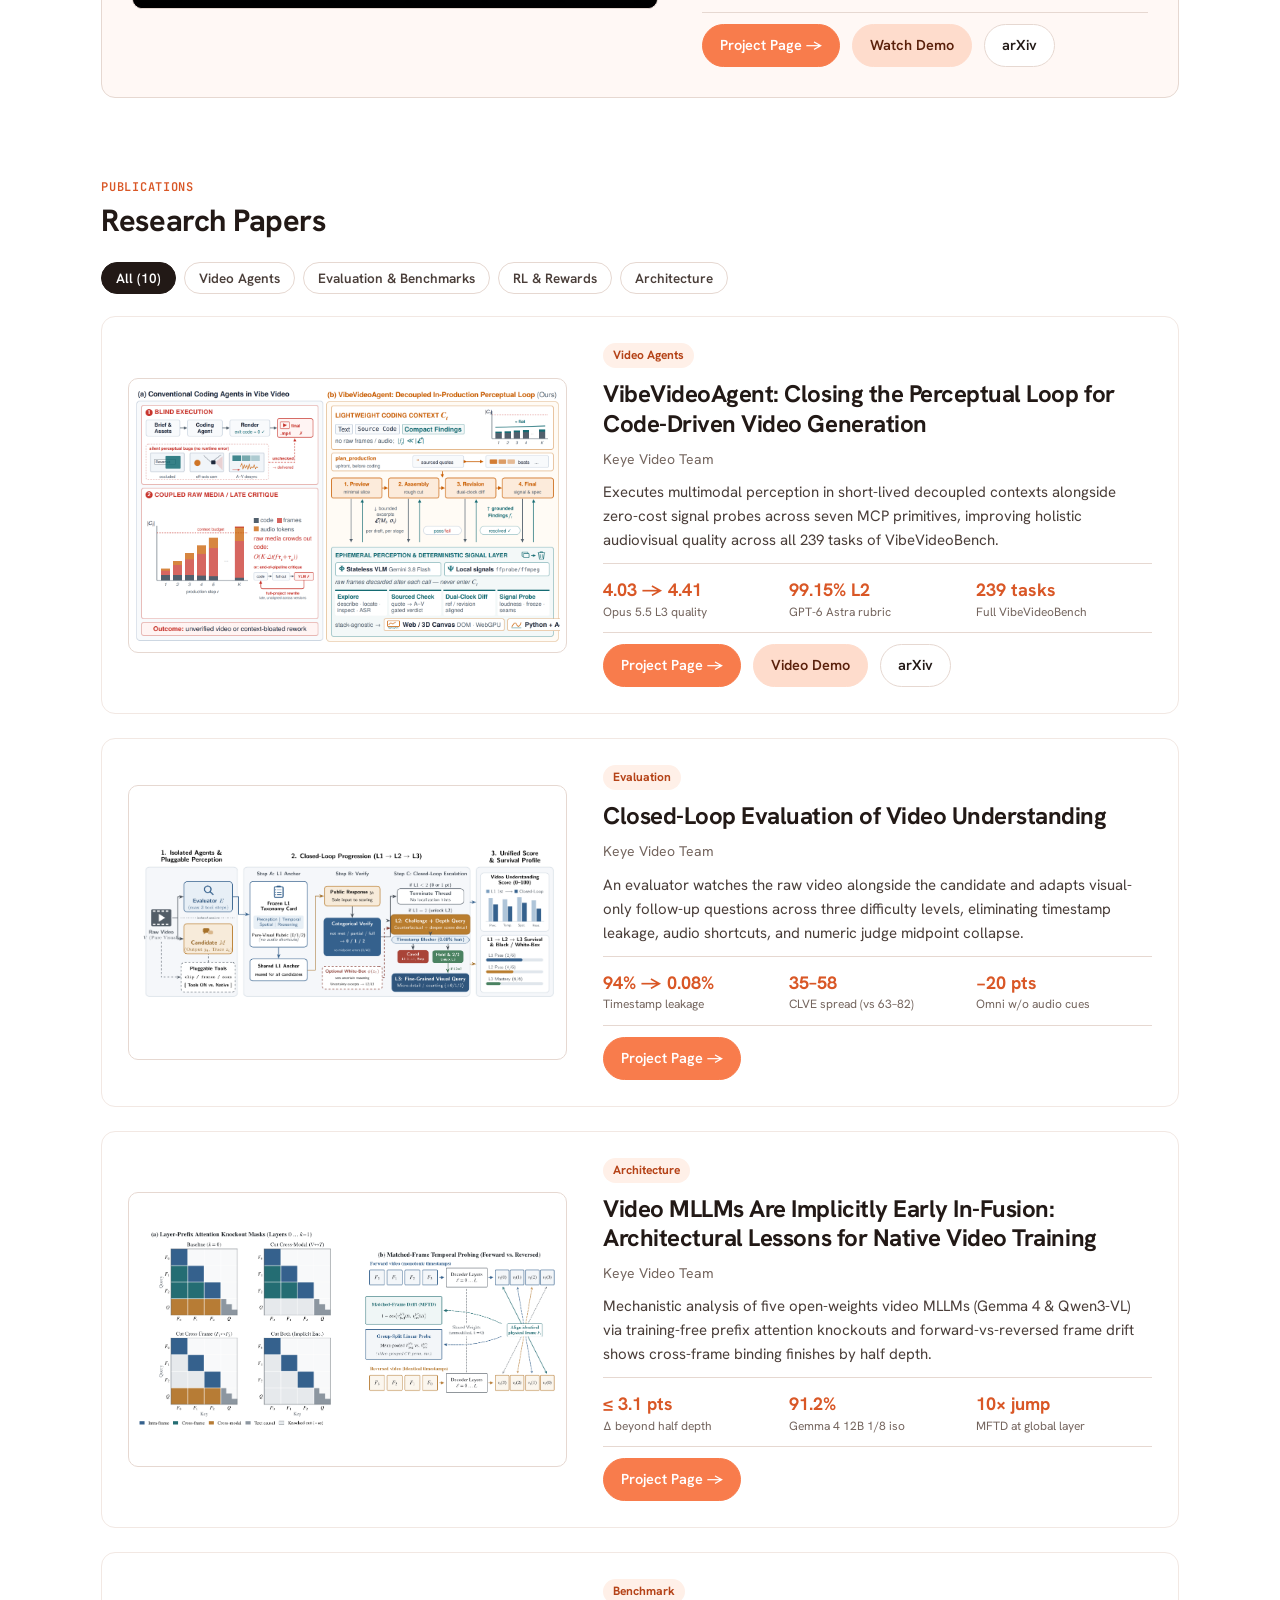
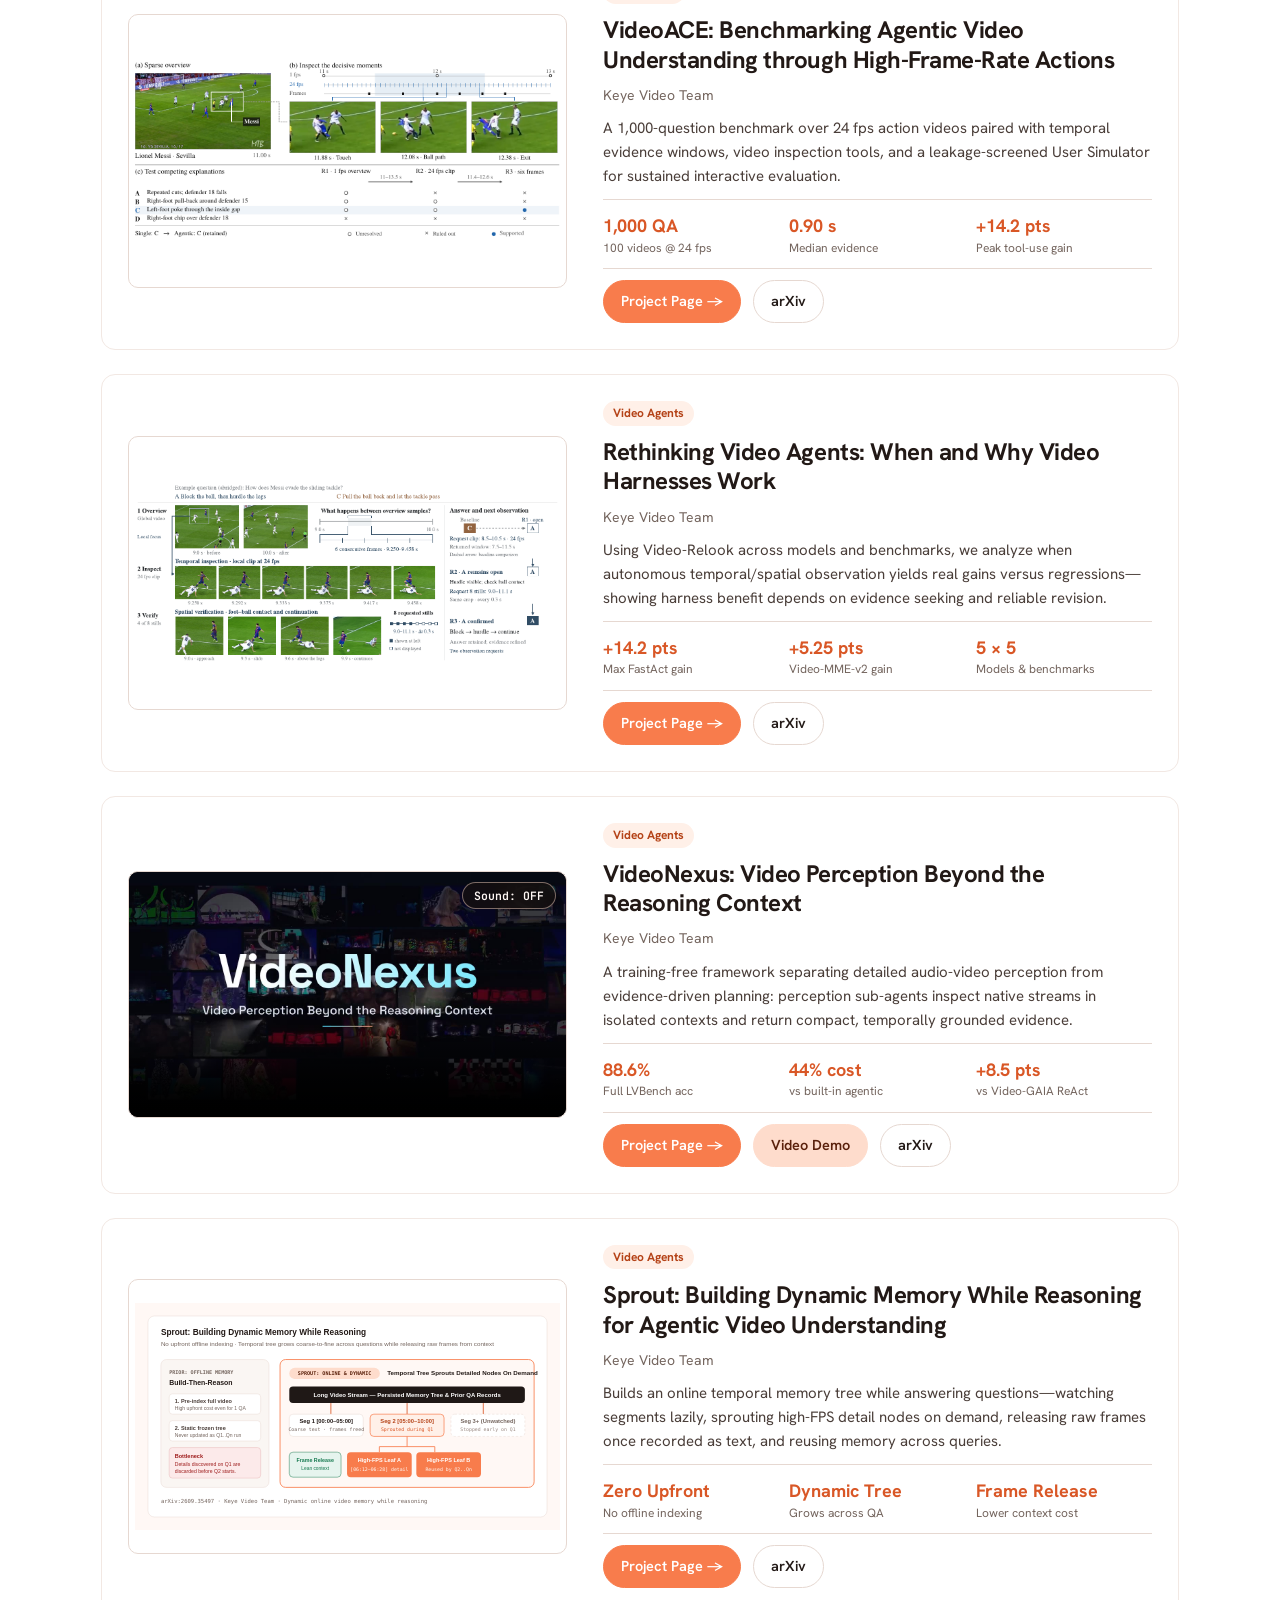
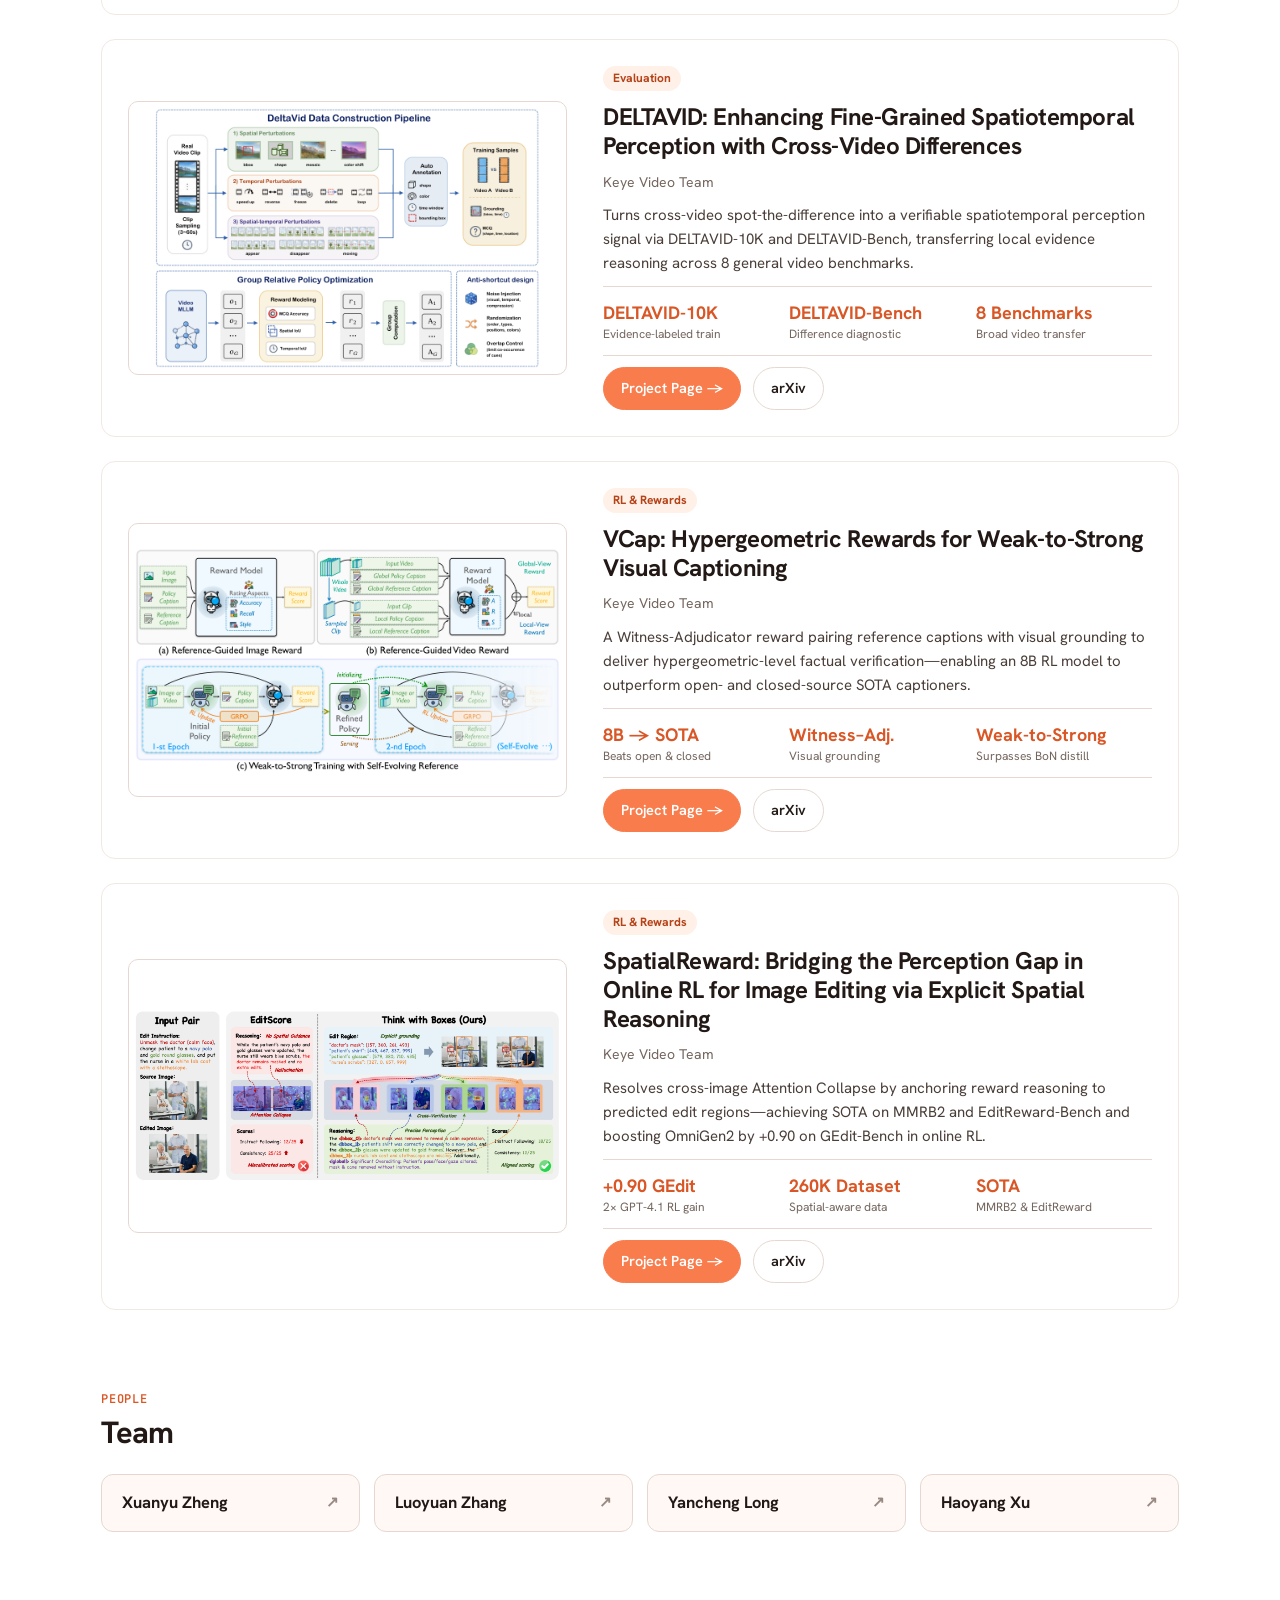
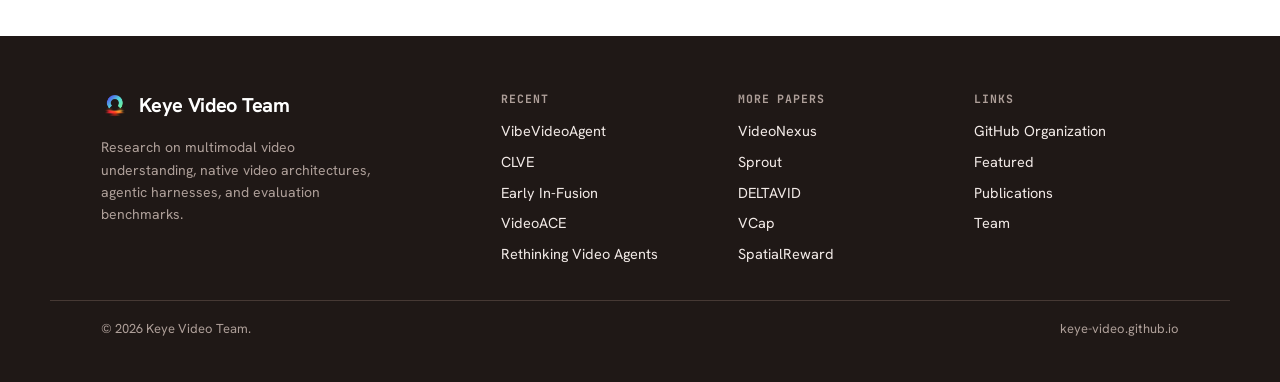
==== commit 9dbd6e3e: "补齐社交分享卡片、三篇论文 arXiv 链接及全站 SEO 索引配置" ====
--- a/index.html
+++ b/index.html
@@ -12,6 +12,35 @@
 <meta property="og:title" content="Keye Video Team">
 <meta property="og:description" content="Multimodal video understanding, agentic video systems, native architectures, and evaluation benchmarks.">
 <meta property="og:url" content="https://keye-video.github.io/">
+<meta property="og:image" content="https://keye-video.github.io/assets/og/home.jpg">
+<meta property="og:image:width" content="1200">
+<meta property="og:image:height" content="630">
+<meta property="og:image:alt" content="Keye Video Team — Multimodal video research constellation">
+<meta name="twitter:card" content="summary_large_image">
+<meta name="twitter:title" content="Keye Video Team">
+<meta name="twitter:description" content="Multimodal video understanding, agentic video systems, native architectures, and evaluation benchmarks.">
+<meta name="twitter:image" content="https://keye-video.github.io/assets/og/home.jpg">
+<link rel="canonical" href="https://keye-video.github.io/">
+<script type="application/ld+json">
+{
+  "@context": "https://schema.org",
+  "@graph": [
+    {
+      "@type": "ResearchOrganization",
+      "name": "Keye Video Team",
+      "url": "https://keye-video.github.io/",
+      "logo": "https://keye-video.github.io/assets/keye-logo.png",
+      "description": "Keye Video Team is a research group working on video multimodal foundation models, agentic video systems, evaluation benchmarks, and native video architectures.",
+      "sameAs": ["https://github.com/Keye-Video"]
+    },
+    {
+      "@type": "WebSite",
+      "name": "Keye Video Team",
+      "url": "https://keye-video.github.io/"
+    }
+  ]
+}
+</script>
 <link rel="preconnect" href="https://fonts.googleapis.com">
 <link rel="preconnect" href="https://fonts.gstatic.com" crossorigin>
 <link href="https://fonts.googleapis.com/css2?family=Hanken+Grotesk:ital,wght@0,400..700;1,400&family=JetBrains+Mono:wght@400;500;600&display=swap" rel="stylesheet">
@@ -100,6 +129,7 @@
         <div class="lab-cta-row">
           <a class="pill-btn solid" href="./vibevideoagent/index.html">Project Page →</a>
           <a class="pill-btn primary" href="./vibevideoagent/index.html#demo">Watch Demo</a>
+          <a class="pill-btn" href="https://arxiv.org/abs/2611.34237" target="_blank" rel="noopener">arXiv</a>
         </div>
       </div>
     </article>
@@ -146,6 +176,7 @@
           <div class="lab-cta-row">
             <a class="pill-btn solid" href="./vibevideoagent/index.html">Project Page →</a>
             <a class="pill-btn primary" href="./vibevideoagent/index.html#demo">Video Demo</a>
+            <a class="pill-btn" href="https://arxiv.org/abs/2611.34237" target="_blank" rel="noopener">arXiv</a>
           </div>
         </div>
       </article>
@@ -215,6 +246,7 @@
           </div>
           <div class="lab-cta-row">
             <a class="pill-btn solid" href="./videoace/index.html">Project Page →</a>
+            <a class="pill-btn" href="https://arxiv.org/abs/2611.24184" target="_blank" rel="noopener">arXiv</a>
           </div>
         </div>
       </article>
@@ -238,6 +270,7 @@
           </div>
           <div class="lab-cta-row">
             <a class="pill-btn solid" href="./rethinking-video-agents/index.html">Project Page →</a>
+            <a class="pill-btn" href="https://arxiv.org/abs/2611.31883" target="_blank" rel="noopener">arXiv</a>
           </div>
         </div>
       </article>
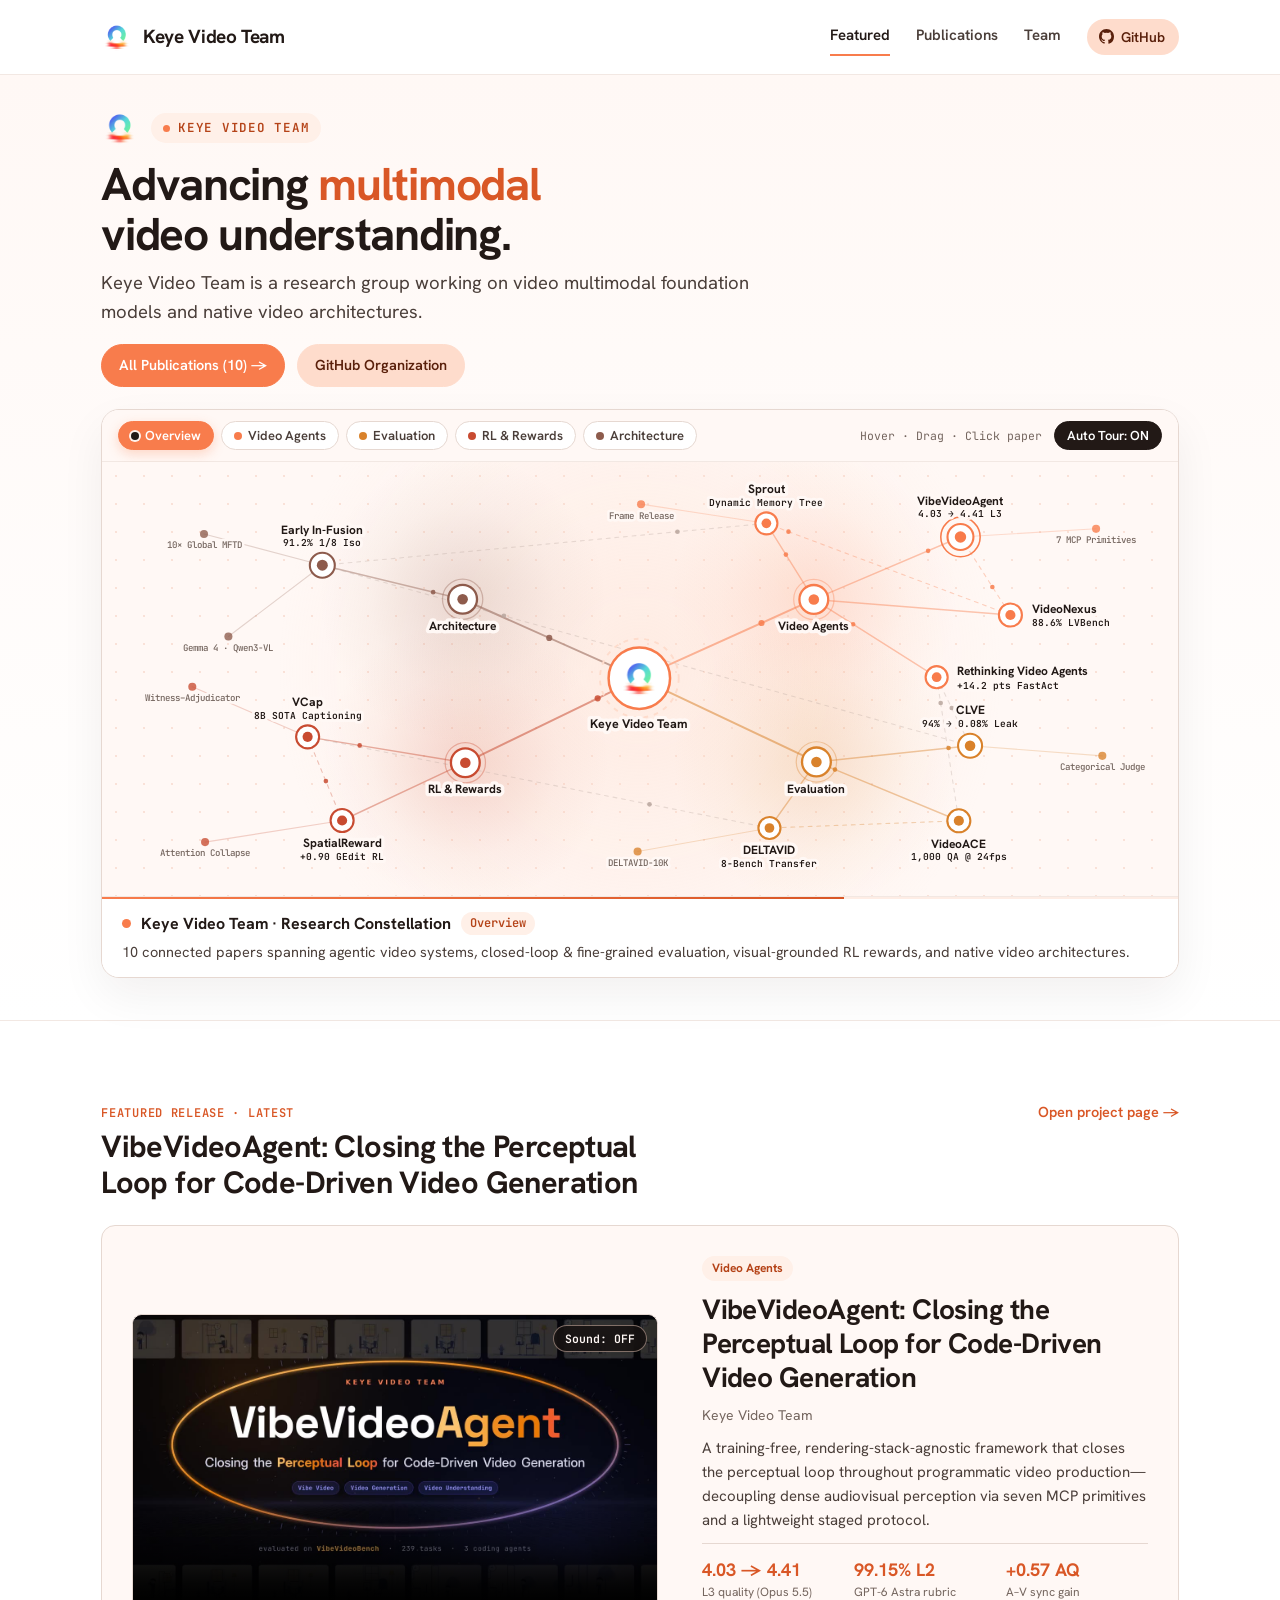
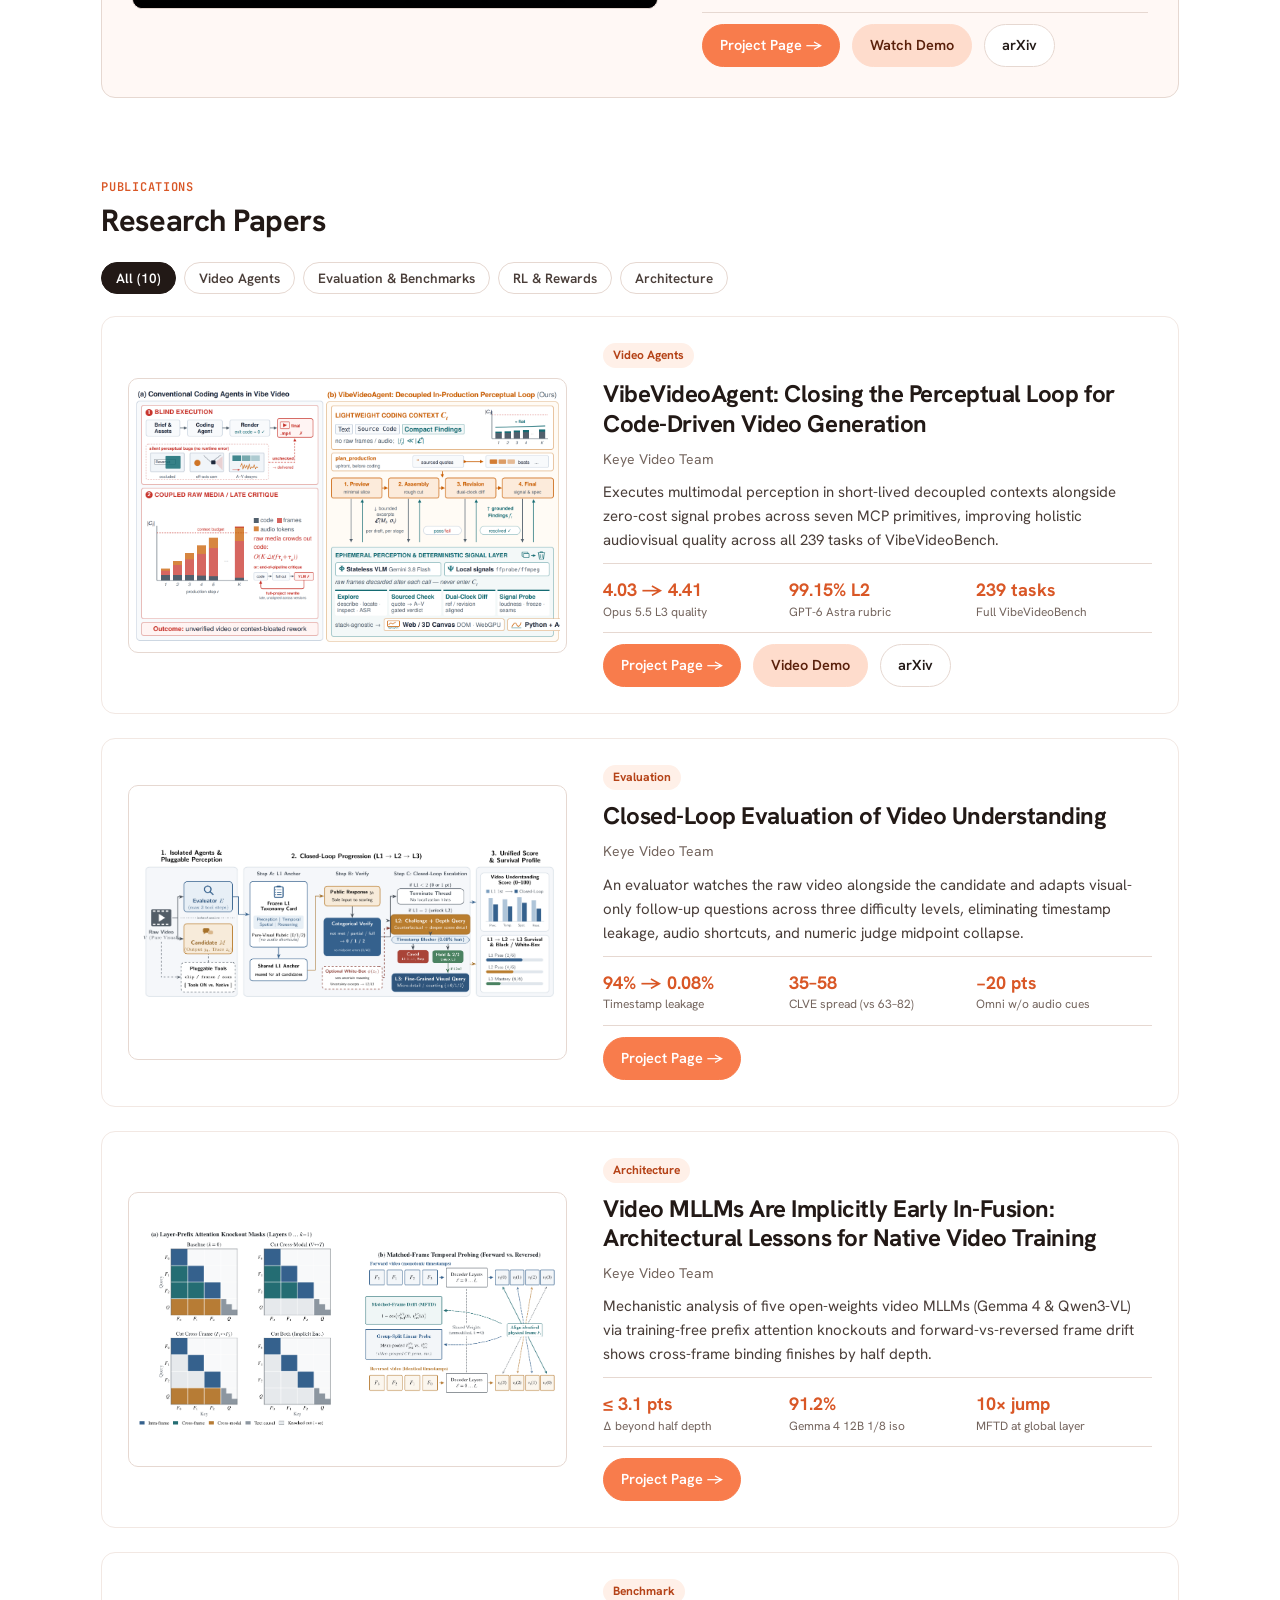
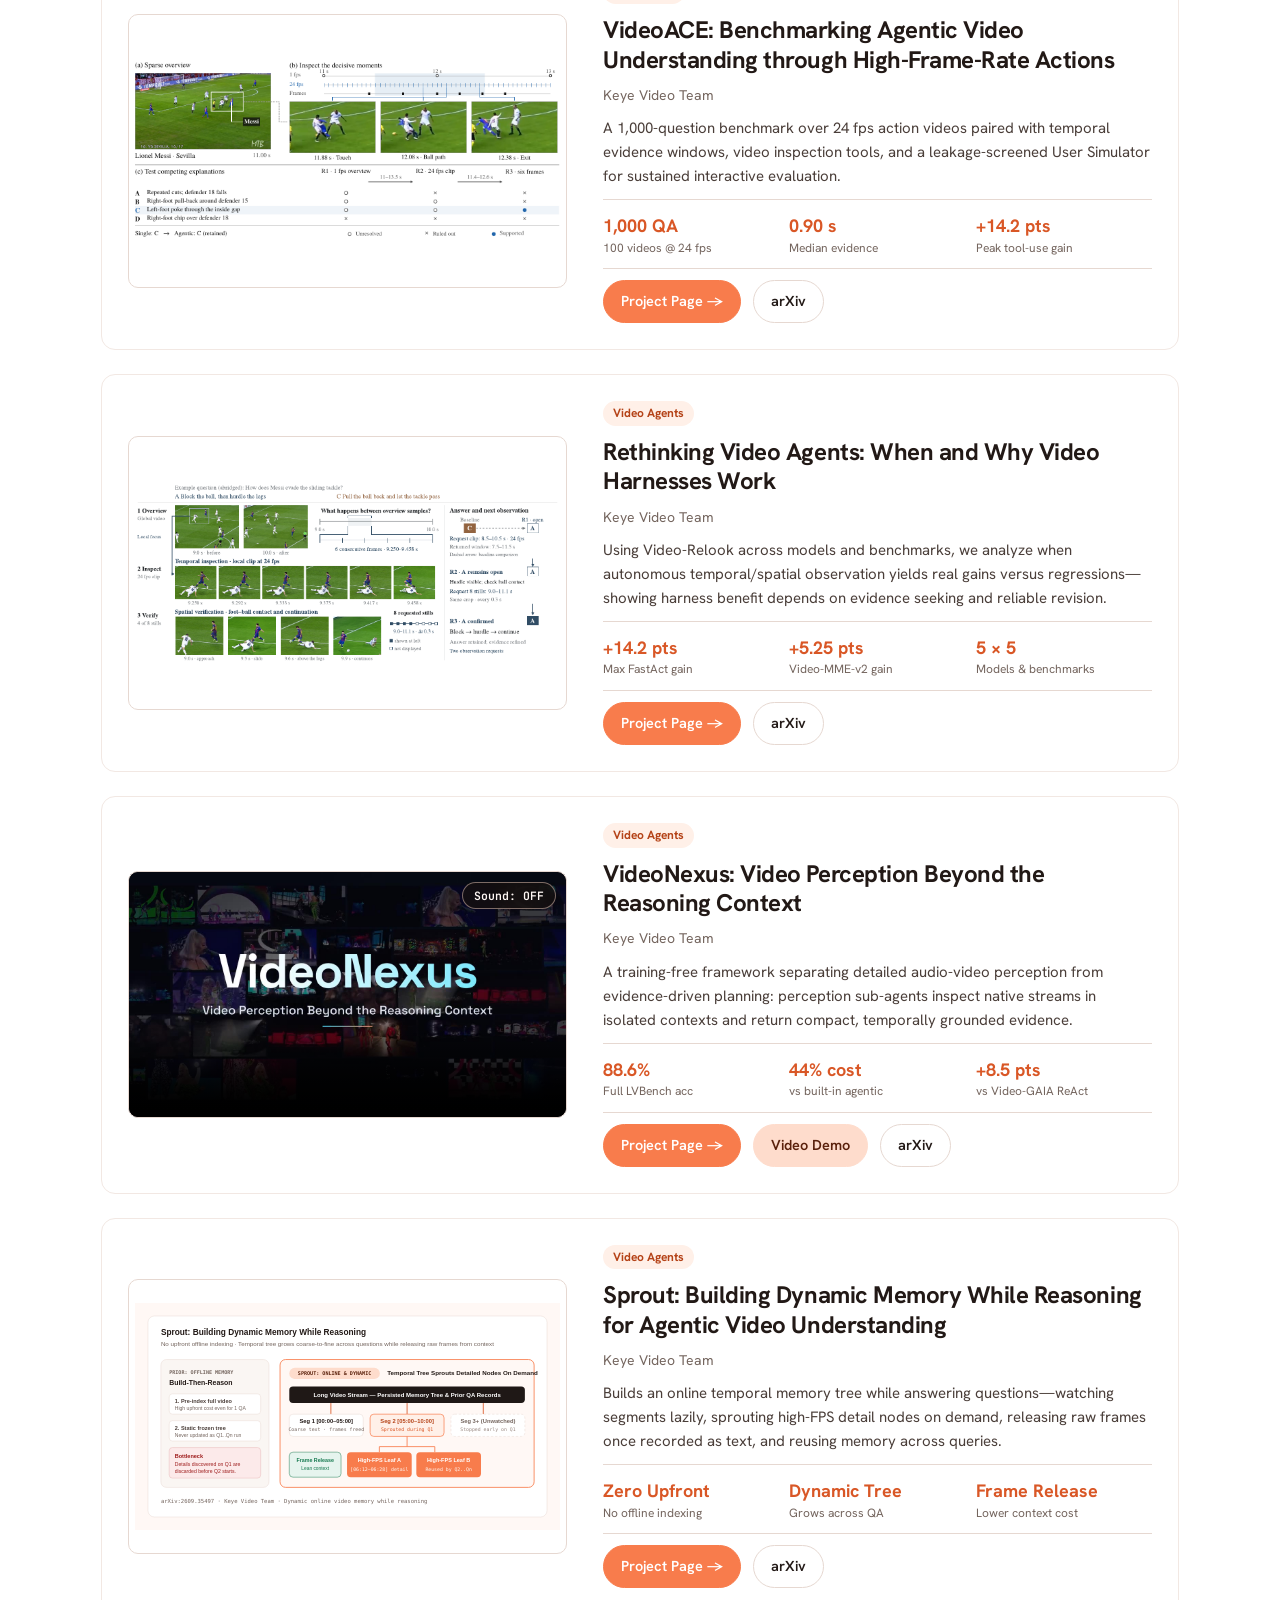
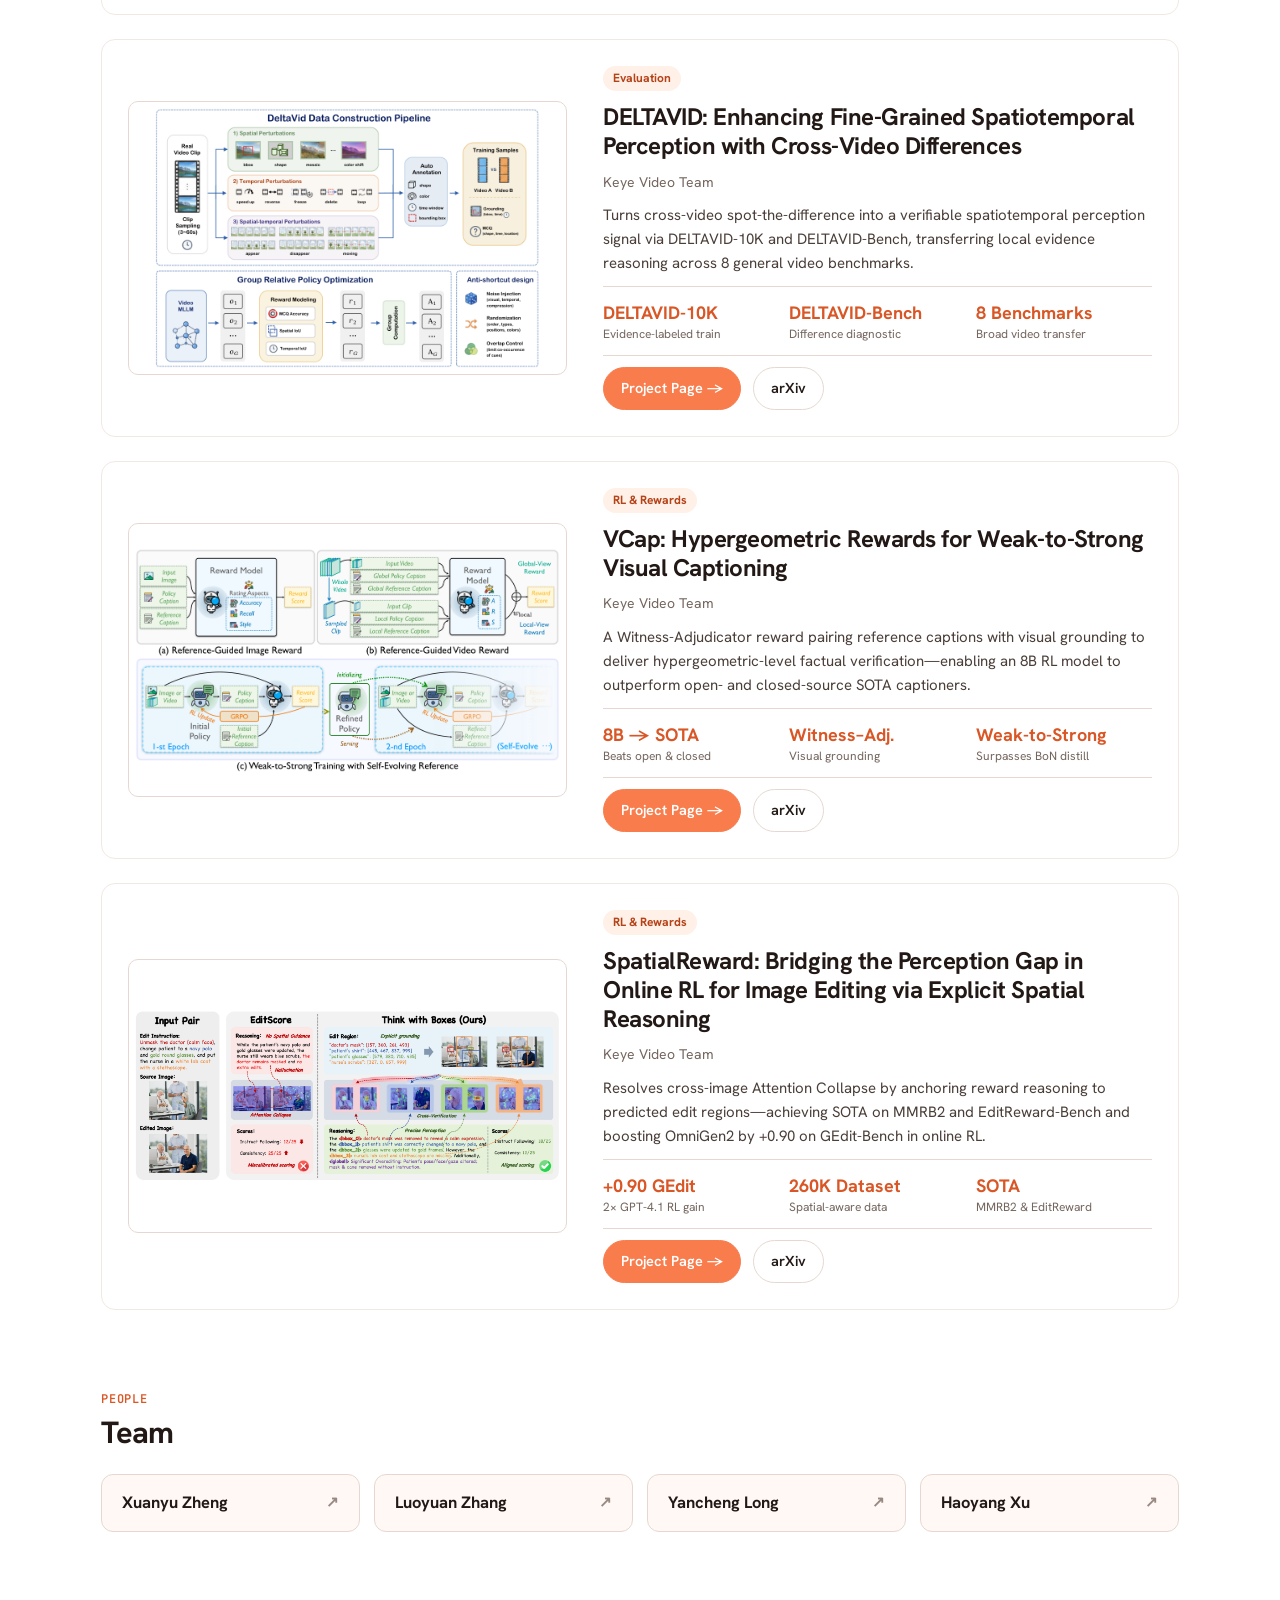
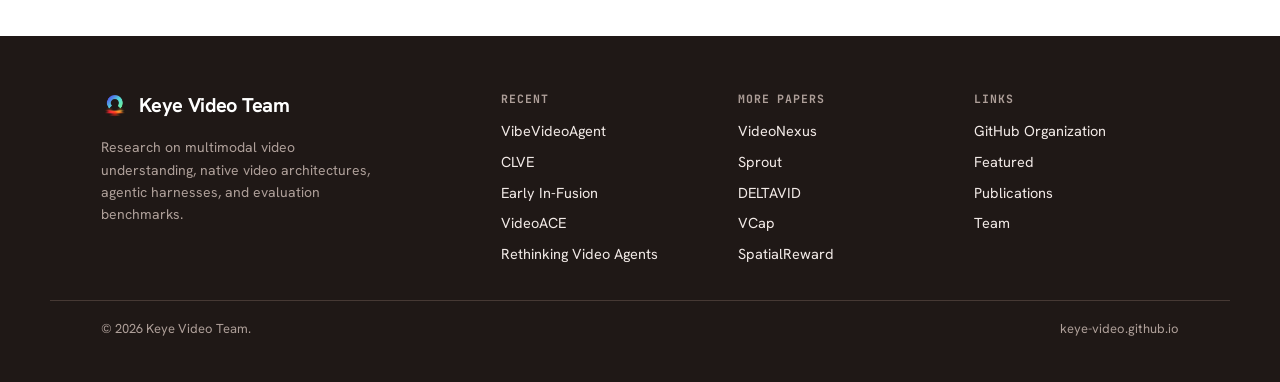
==== commit fb93ee09: "在首页添加 Google Search Console 元标记验证" ====
--- a/index.html
+++ b/index.html
@@ -3,6 +3,7 @@
 <head>
 <meta charset="utf-8">
 <meta name="viewport" content="width=device-width, initial-scale=1">
+<meta name="google-site-verification" content="RQrDhHUjwSc6Fc8RlKmo37yUvlpVu8zyssQphBpDdKE">
 <link rel="icon" type="image/png" href="./assets/keye-logo.png">
 <title>Keye Video Team</title>
 <meta name="description" content="Keye Video Team — Multimodal video understanding, agentic video systems, architectures, and evaluation benchmarks.">
